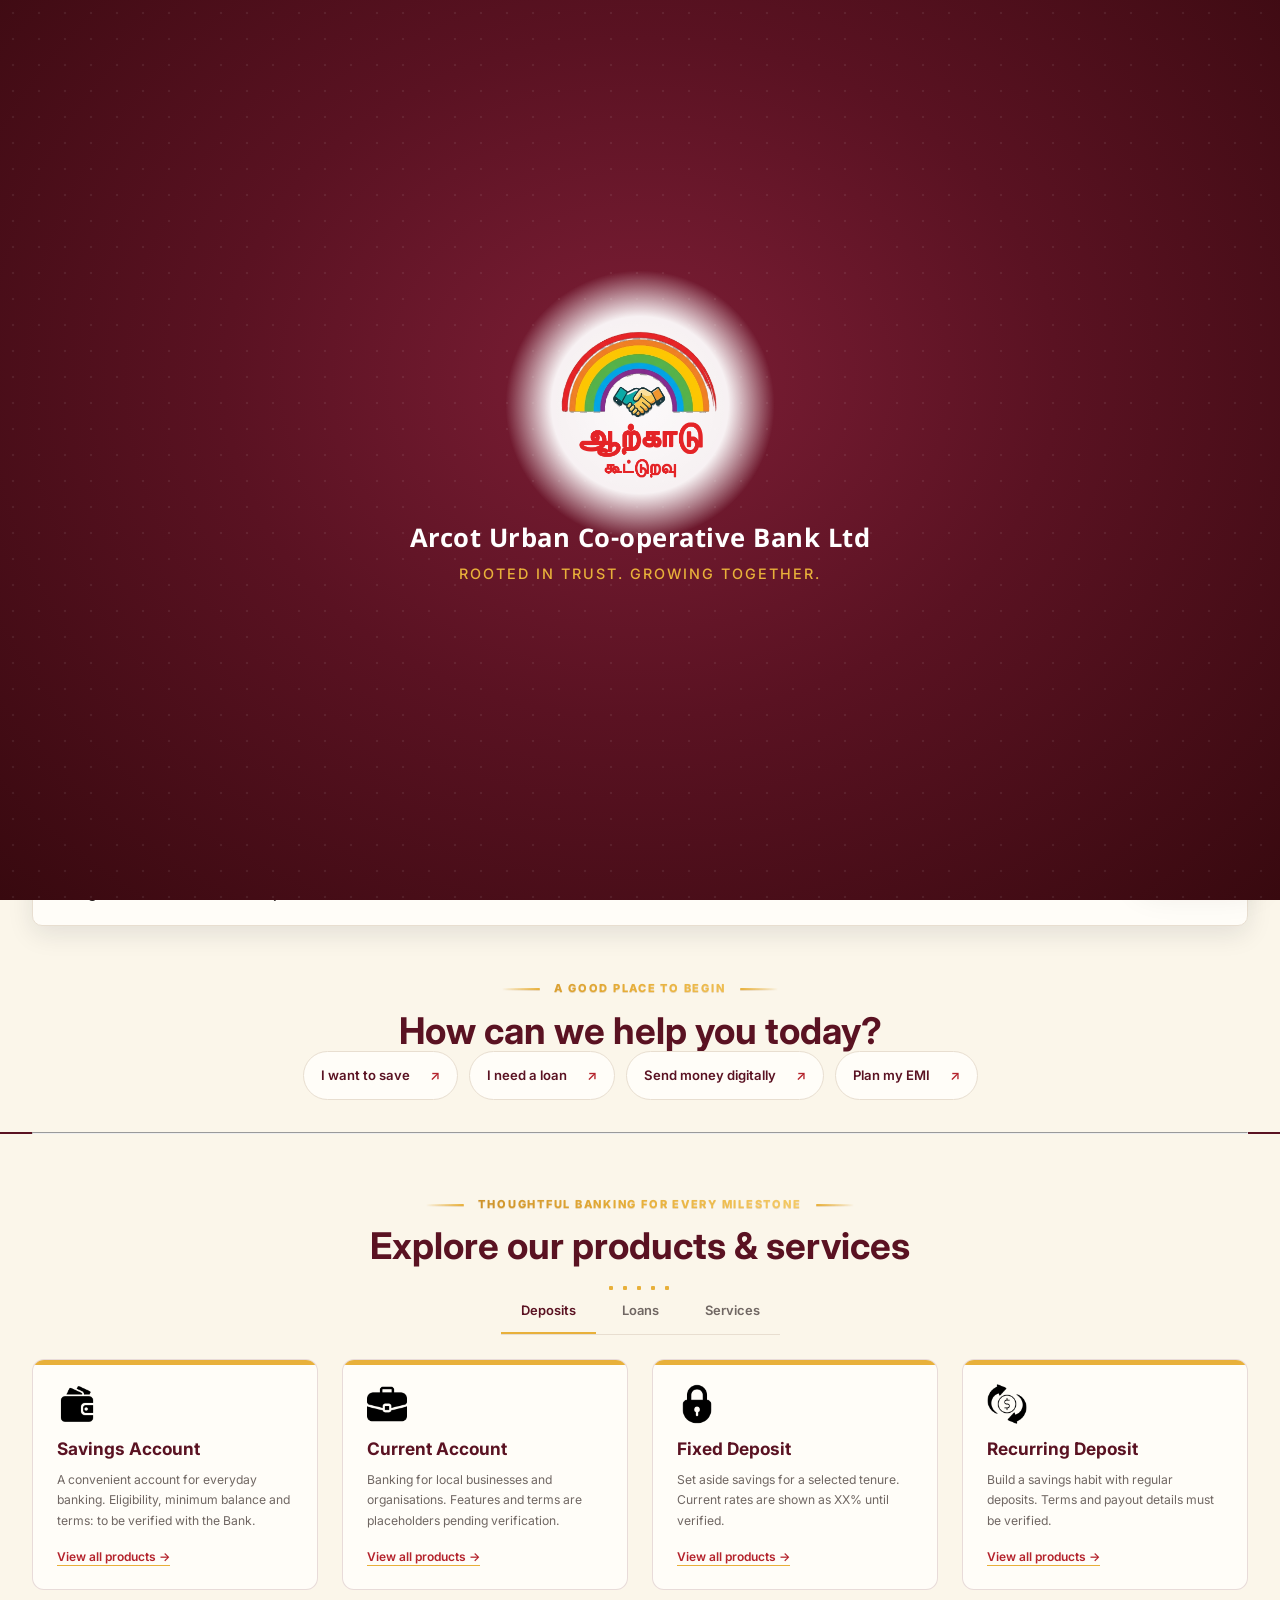
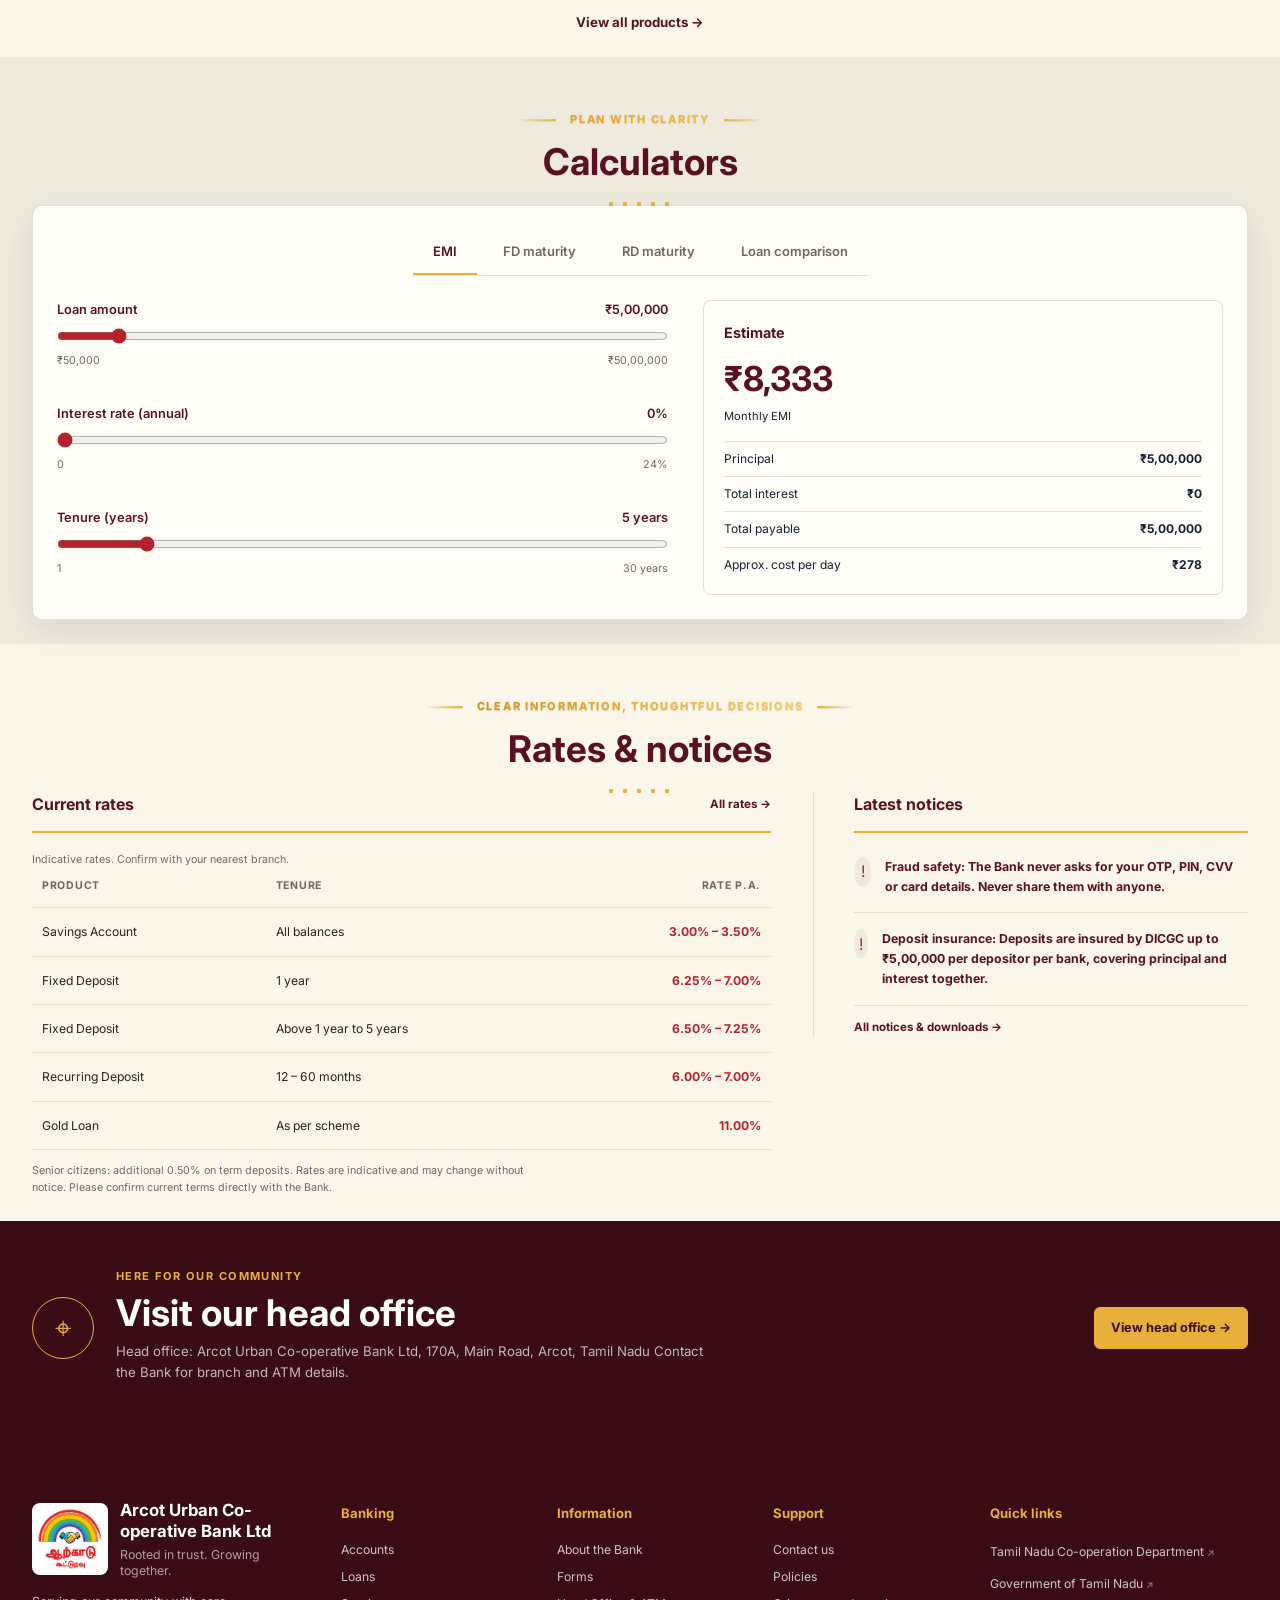
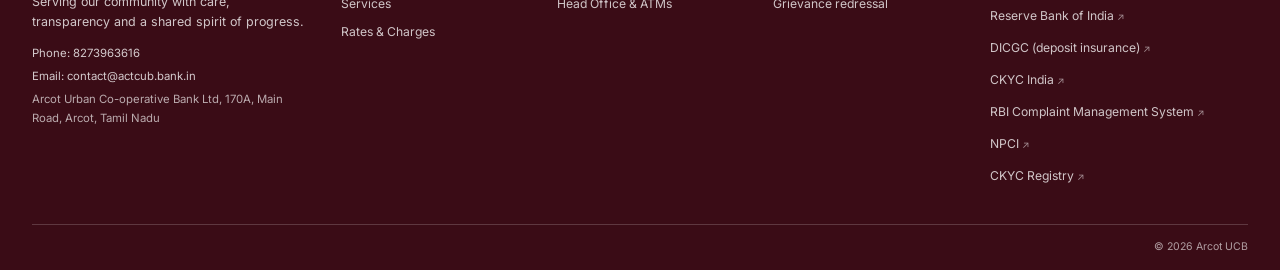
==== index.html @ 358e44d6 "Initial website upload" ====
<!doctype html>
<html lang="en">
<head>
  <script src="js/intro.js"></script>
  <meta charset="utf-8"><meta name="viewport" content="width=device-width, initial-scale=1">
  <meta name="theme-color" content="#5A1222"><meta name="description" content="Arcot Urban Co-operative Bank Ltd — a static demonstration of community banking services.">
  <title>Arcot Urban Co-operative Bank Ltd</title>
  <link rel="preconnect" href="https://fonts.googleapis.com"><link rel="preconnect" href="https://fonts.gstatic.com" crossorigin>
  <link href="https://fonts.googleapis.com/css2?family=Inter:wght@400;500;600;700&family=Noto+Sans+Tamil:wght@400;500;600;700&display=swap" rel="stylesheet">
  <link rel="stylesheet" href="css/styles.css">
  <style>.hero::before{background:url("assets/images/hero-family-clean.jpg?v=3") center/cover no-repeat!important}</style>
  <link rel="preload" as="image" href="assets/images/hero-family-clean.jpg?v=3" fetchpriority="high">
</head>
<body>
<a class="skip-link" href="#main">Skip to content</a>
<div class="scroll-progress" aria-hidden="true"><span></span></div>
<div id="shared-header-root"></div>
<div class="notice-ticker"><div class="container ticker-inner"><strong data-i18n="important">IMPORTANT</strong><div class="ticker-window"><div class="ticker-track"><span data-i18n="dicgcNotice">Deposit insurance cover is subject to applicable DICGC terms; verify details with the Bank.</span></div></div></div></div>
<main id="main">
<section class="hero"><div class="container hero-content"><div class="hero-copy"><p class="eyebrow hero-fixed-label" data-i18n="heroEyebrow">A community bank for every generation</p><div class="hero-text-slides" aria-live="polite">
<div class="hero-slide is-active" data-hero-slide="0" aria-hidden="false"><h1 data-i18n="slide1Title"></h1><p data-i18n="slide1Text"></p><div class="hero-actions"><a class="button button-light" href="accounts.html" data-i18n="exploreAccounts">Explore accounts</a><a class="button button-glass" href="about.html" data-i18n="ourStory">Our story</a></div></div>
<div class="hero-slide" data-hero-slide="1" aria-hidden="true"><h1 data-i18n="slide2Title"></h1><p data-i18n="slide2Text"></p><div class="hero-actions"><a class="button button-light" href="accounts.html" data-i18n="exploreAccounts">Explore accounts</a><a class="button button-glass" href="about.html" data-i18n="ourStory">Our story</a></div></div>
<div class="hero-slide" data-hero-slide="2" aria-hidden="true"><h1 data-i18n="slide3Title"></h1><p data-i18n="slide3Text"></p><div class="hero-actions"><a class="button button-light" href="accounts.html" data-i18n="exploreAccounts">Explore accounts</a><a class="button button-glass" href="about.html" data-i18n="ourStory">Our story</a></div></div>
</div></div><div class="hero-side"><div class="hero-card-slides" aria-live="polite">
<div class="hero-card is-active" data-hero-card="0" aria-hidden="false"><span class="rate-icon" aria-hidden="true">&#x25c8;</span><p data-i18n="slide1Rate"></p><strong>7.75<small>%</small></strong><a href="rates.html" data-i18n="viewRates">View rates →</a></div>
<div class="hero-card" data-hero-card="1" aria-hidden="true"><span class="rate-icon" aria-hidden="true">&#x25c8;</span><p data-i18n="slide2Rate"></p><strong>7.75<small>%</small></strong><a href="rates.html" data-i18n="viewRates">View rates →</a></div>
<div class="hero-card" data-hero-card="2" aria-hidden="true"><span class="rate-icon" aria-hidden="true">&#x25c8;</span><p data-i18n="slide3Rate"></p><strong>7.75<small>%</small></strong><a href="rates.html" data-i18n="viewRates">View rates →</a></div>
</div><div class="hero-dots" role="group" aria-label="Hero slides"><button type="button" class="active" data-hero-dot="0" aria-label="Show slide 1" aria-pressed="true"></button><button type="button" data-hero-dot="1" aria-label="Show slide 2" aria-pressed="false"></button><button type="button" data-hero-dot="2" aria-label="Show slide 3" aria-pressed="false"></button></div></div></div></section><section class="quick-services container" aria-label="Quick services" id="quick-services"></section>
<section class="help-section section container"><div class="section-heading"><p class="eyebrow" data-i18n="helpEyebrow">A good place to begin</p><h2 data-i18n="helpTitle">How can we help you today?</h2><span class="heading-kolam" aria-hidden="true"></span></div><div class="goal-chips"><a href="#products" data-i18n="goalSave">I want to save <span>↗</span></a><a href="loans.html" data-i18n="goalLoan">I need a loan <span>↗</span></a><a href="services.html" data-i18n="goalSend">Send money digitally <span>↗</span></a><a href="#calculators" data-i18n="goalEmi">Plan my EMI <span>↗</span></a></div></section>
<section class="trust-band">
  <div class="container">
    <hr class="trust-line">
  </div>
</section>
<section class="section container" id="products"><div class="section-heading"><p class="eyebrow" data-i18n="productsEyebrow">Thoughtful banking for every milestone</p><h2 data-i18n="productsTitle">Explore our products & services</h2><span class="heading-kolam" aria-hidden="true"></span></div><div class="tabs" role="tablist" aria-label="Product categories"><button class="active" role="tab" aria-selected="true" data-tab="deposits" data-i18n="deposits">Deposits</button><button role="tab" aria-selected="false" data-tab="loans" data-i18n="loans">Loans</button><button role="tab" aria-selected="false" data-tab="services" data-i18n="services">Services</button></div><div class="product-grid" id="product-grid"></div><div class="center-link"><a href="accounts.html" data-i18n="allProducts">View all products →</a></div></section>
<section class="calculator-section" id="calculators"><div class="container section"><div class="section-heading"><p class="eyebrow" data-i18n="calculatorEyebrow">Plan with clarity</p><h2 data-i18n="calculatorTitle">Calculators</h2><span class="heading-kolam" aria-hidden="true"></span></div><div class="calculator-shell"><div class="calc-tabs" role="tablist" aria-label="Calculators"><button class="active" role="tab" aria-selected="true" data-calc="emi" data-i18n="emi">EMI</button><button role="tab" aria-selected="false" data-calc="fd" data-i18n="fdCalc">FD maturity</button><button role="tab" aria-selected="false" data-calc="rd" data-i18n="rdCalc">RD maturity</button><button role="tab" aria-selected="false" data-calc="compare" data-i18n="loanCompare">Loan comparison</button></div><div id="calculator-content"></div></div></div></section>
<section class="section container rates-section"><div class="section-heading"><p class="eyebrow" data-i18n="ratesEyebrow">Clear information, thoughtful decisions</p><h2 data-i18n="ratesTitle">Rates & notices</h2><span class="heading-kolam" aria-hidden="true"></span></div><div class="rates-notices"><div class="rates-card"><div class="card-title"><h3 data-i18n="currentRates">Current rates</h3><a href="rates.html" data-i18n="allRates">All rates →</a></div><p class="fine-print" data-i18n="ratesCurrentNote">Indicative rates. Confirm with your nearest branch.</p><div class="table-scroll"><table><thead><tr><th data-i18n="product">Product</th><th data-i18n="tenure">Tenure</th><th data-i18n="ratePa">Rate p.a.</th></tr></thead><tbody id="rates-table"></tbody></table></div><p class="fine-print" id="rates-footnote" data-i18n="ratesFootnote">Senior citizens: additional 0.50% on term deposits. Rates are indicative and may change without notice. Please confirm current terms directly with the Bank.</p></div><div class="notices-card"><h3 data-i18n="latestNotices">Latest notices</h3><div id="notice-list"></div><a class="text-link" href="downloads.html" data-i18n="allNotices">All notices & downloads →</a></div></div></section>
<section class="branch-banner"><div class="container branch-banner-inner"><div class="branch-mark" aria-hidden="true">⌖</div><div><p class="eyebrow" data-i18n="branchEyebrow">Here for our community</p><h2 data-i18n="branchTitle">Visit our head office</h2><p data-i18n="branchText">Find our address, phone number and working hours.</p></div><a class="button button-light" href="branches.html" data-i18n="findBranch">View head office →</a></div></section>
</main>

<div class="theme-widget"><button class="theme-toggle" aria-expanded="false" aria-controls="theme-panel">◉ <span data-i18n="colourOptions">Colour options</span></button><div class="theme-panel" id="theme-panel" hidden><div class="theme-panel-head"><strong data-i18n="choosePalette">Choose a palette</strong><button class="theme-close" aria-label="Close colour options">×</button></div><div class="palette-list" id="palette-list"></div><label class="dark-toggle"><input id="dark-mode" type="checkbox"><span data-i18n="darkMode">Dark mode</span></label></div></div>
<button class="back-top" aria-label="Back to top" title="Back to top">🪔</button>
<script src="js/app.js" defer></script>
</body></html>
---- css/styles.css ----
/* Arcot UCB demonstration site — all theme colour comes from palette variables. */
:root{--navy:#5A1222;--deep:#350a15;--mid:#8c3544;--blue:#B4232C;--gold:#E8B03A;--kanchipuram-maroon:#7A1230;--bg:#FBF6EA;--tint:#f3eadb;--surface:#fffdf8;--ink:#292321;--muted:#706763;--line:#e8ded0;--white:#fff;--shadow:0 10px 34px rgba(46,24,19,.09);--radius:10px;--font-scale:1;color-scheme:light}
*{box-sizing:border-box}html{scroll-behavior:smooth;scroll-padding-top:84px;font-size:calc(16px * var(--font-scale))}body{margin:0;background:var(--bg);color:var(--ink);font-family:Inter,"Noto Sans Tamil",Arial,sans-serif;line-height:1.6}body.lang-ta{font-family:"Noto Sans Tamil",Inter,sans-serif}a{color:var(--blue);text-decoration:none}a:hover{text-decoration:underline}button,input{font:inherit}button{cursor:pointer}button:focus-visible,a:focus-visible,input:focus-visible{outline:3px solid var(--gold);outline-offset:3px}.container{width:min(1160px,calc(100% - 48px));margin-inline:auto}.sr-only{position:absolute;width:1px;height:1px;padding:0;margin:-1px;overflow:hidden;clip:rect(0,0,0,0);white-space:nowrap;border:0}.skip-link{position:fixed;z-index:999;top:-60px;left:12px;background:var(--surface);padding:10px 14px;border-radius:6px}.skip-link:focus{top:12px}.scroll-progress{position:fixed;z-index:110;top:0;left:0;width:100%;height:5px;background:transparent}.scroll-progress span{display:block;width:0;height:100%;background:var(--gold);clip-path:polygon(0 0,98% 0,100% 50%,98% 100%,0 100%)}
.utility{background:var(--deep);color:rgba(255,255,255,.9);font-size:.76rem}.utility a{color:inherit}.utility-inner,.utility-tools{display:flex;align-items:center;gap:12px}.utility-inner{justify-content:space-between;min-height:36px}.utility-tools button{background:none;color:white;border:0;padding:3px 5px}.utility-sep{opacity:.5}.brand-row{min-height:98px;display:flex;align-items:center;justify-content:space-between;gap:20px}.brand{display:flex;align-items:center;gap:12px;color:var(--navy)}.brand:hover{text-decoration:none}.brand-mark{width:50px;height:50px;border-radius:50%;border:1px solid var(--gold);display:grid;place-items:center;background:var(--surface);color:var(--navy);position:relative;font:700 1.5rem "Noto Sans Tamil",sans-serif;box-shadow:0 0 0 4px color-mix(in srgb,var(--gold) 17%,transparent)}.brand-mark i{font:normal 10px Inter;position:absolute;right:4px;top:3px;color:var(--gold);animation:lamp 2.2s ease-in-out infinite}.brand-copy{display:grid;line-height:1.3}.brand-copy strong{font-size:1.05rem;max-width:250px}.brand-copy small{color:var(--muted);font-size:.77rem;margin-top:4px}.brand-actions{display:flex;align-items:center;gap:10px}.search{display:flex;border:1px solid var(--line);border-radius:7px;background:var(--surface);overflow:hidden}.search input{width:150px;border:0;background:transparent;padding:9px 10px;font-size:.8rem;outline:none}.search button{border:0;background:transparent;padding:0 10px;color:var(--navy);font-size:1.25rem}.button{display:inline-flex;align-items:center;justify-content:center;border-radius:6px;background:var(--blue);color:white;padding:10px 16px;font-size:.8rem;font-weight:700;border:1px solid var(--blue);transition:transform .2s,background .2s}.button:hover{transform:translateY(-2px);text-decoration:none;background:var(--navy)}.button-outline{color:var(--navy);border-color:var(--navy);background:transparent}.button-outline:hover{color:white}.menu-toggle{display:none;border:0;background:transparent;color:var(--navy);font-size:1.5rem}
.main-nav{position:sticky;z-index:30;top:0;background:var(--navy);box-shadow:0 4px 12px rgba(0,0,0,.12)}.nav-inner{display:flex;align-items:center;min-height:49px}.nav-home{color:white;font-size:1.3rem;padding:6px 14px 6px 0;border-right:1px solid rgba(255,255,255,.2)}#navigation{display:flex;align-items:stretch;justify-content:space-between;flex:1}.nav-item{position:relative}.nav-link{height:49px;display:flex;align-items:center;padding:0 13px;color:rgba(255,255,255,.94);font-size:.79rem;font-weight:600}.nav-link:hover,.nav-item:focus-within>.nav-link{background:rgba(255,255,255,.1);text-decoration:none}.dropdown{display:none;position:absolute;top:100%;left:0;min-width:210px;padding:8px;background:var(--surface);border:1px solid var(--line);border-radius:0 0 8px 8px;box-shadow:var(--shadow)}.nav-item:hover .dropdown,.nav-item:focus-within .dropdown{display:grid}.dropdown a{padding:8px 10px;color:var(--ink);font-size:.8rem;border-radius:5px}.dropdown a:hover{background:var(--tint);text-decoration:none}.notice-ticker{background:var(--tint);color:var(--navy);font-size:.76rem}.ticker-inner{display:flex;align-items:center;gap:16px;min-height:39px}.ticker-inner>strong{color:var(--blue);letter-spacing:.08em;font-size:.67rem}.ticker-window{overflow:hidden;flex:1}.ticker-track{display:flex;justify-content:space-between;gap:30px;white-space:nowrap;animation:ticker 34s linear infinite}.ticker-track span{flex-shrink:0}.ticker-track:hover{animation-play-state:paused}
.hero{position:relative;overflow:hidden;min-height:420px;color:white;background:linear-gradient(116deg,var(--deep),var(--navy) 56%,var(--mid));isolation:isolate}.hero-content{position:relative;z-index:2;min-height:420px;display:grid;grid-template-columns:1.35fr .65fr;align-items:center;padding-block:55px 72px}.hero-copy{max-width:650px}.eyebrow{text-transform:uppercase;letter-spacing:.13em;font-size:.69rem;font-weight:700;color:var(--gold);margin:0 0 10px}.hero h1{font-size:clamp(2.4rem,5vw,4.1rem);line-height:1.12;letter-spacing:-.045em;margin:0 0 16px;color:#fff}.hero-copy>p:not(.eyebrow){max-width:545px;color:rgba(255,255,255,.83);font-size:1.03rem}.hero-actions{display:flex;gap:11px;margin-top:23px}.button-light{background:var(--gold);border-color:var(--gold);color:var(--deep)}.button-light:hover{background:white;border-color:white;color:var(--deep)}.button-glass{background:rgba(255,255,255,.09);border-color:rgba(255,255,255,.55);color:white}.button-glass:hover{background:rgba(255,255,255,.2)}.hero-side{justify-self:end;width:min(290px,100%)}.hero-card{background:rgba(255,255,255,.1);border:1px solid rgba(255,255,255,.26);backdrop-filter:blur(8px);padding:23px;border-radius:var(--radius);box-shadow:0 16px 45px rgba(0,0,0,.16);display:grid}.hero-card p{margin:4px 0;color:rgba(255,255,255,.83);font-size:.84rem}.hero-card strong{font-size:3rem;line-height:1.3;color:var(--gold)}.hero-card strong small{font-size:1.5rem}.hero-card>small{color:rgba(255,255,255,.7);font-size:.68rem}.hero-card>a{color:white;font-size:.78rem;margin-top:14px}.rate-icon{color:var(--gold);font-size:1.4rem}.hero-dots{display:flex;justify-content:center;gap:8px;margin-top:15px}.hero-dots button{width:8px;height:8px;border-radius:10px;border:1px solid white;padding:0;background:transparent}.hero-dots button.active{width:23px;background:var(--gold);border-color:var(--gold)}.hero-decor{position:absolute;inset:0;overflow:hidden;pointer-events:none;z-index:0}.kolam{position:absolute;width:390px;height:390px;right:9%;top:8%;opacity:.16;border:1px solid var(--gold);border-radius:50%;background:repeating-radial-gradient(circle,transparent 0 15px,var(--gold) 16px 17px,transparent 18px 30px);mask-image:radial-gradient(circle,black 40%,transparent 70%);animation:kolam-turn 90s linear infinite}.thoranam{position:absolute;left:0;right:0;top:0;height:48px;opacity:.72;border-bottom:1px solid var(--gold);background:radial-gradient(ellipse at top,var(--gold) 0 2px,transparent 3px) 0 0/32px 22px repeat-x,radial-gradient(ellipse at center,var(--gold) 0 2px,transparent 3px) 16px 6px/32px 24px repeat-x;transform-origin:top;animation:sway 6s ease-in-out infinite alternate}.gopuram{position:absolute;bottom:14px;left:50%;width:170px;height:105px;opacity:.15;transform:translateX(-50%);background:linear-gradient(to top,var(--gold) 0 23%,transparent 23%),repeating-linear-gradient(to top,transparent 0 13px,var(--gold) 14px 16px);clip-path:polygon(0 100%,8% 64%,20% 64%,27% 36%,39% 36%,47% 0,53% 0,61% 36%,73% 36%,80% 64%,92% 64%,100% 100%)}.petals{position:absolute;inset:0;background-image:radial-gradient(ellipse,var(--gold) 0 2px,transparent 3px),radial-gradient(ellipse,var(--gold) 0 2px,transparent 3px);background-size:190px 180px,270px 240px;background-position:20% -10%,75% -25%;opacity:.45;animation:petalfall 17s linear infinite}.kolam-border{position:absolute;z-index:3;bottom:0;height:20px;left:0;right:0;background:radial-gradient(circle at 10px 10px,transparent 6px,var(--gold) 6px 7px,transparent 8px) 0 0/28px 20px repeat-x,linear-gradient(var(--gold),var(--gold)) center/100% 1px no-repeat;opacity:.85}
.quick-services{position:relative;z-index:4;display:grid;grid-template-columns:repeat(8,1fr);background:var(--surface);border:1px solid var(--line);box-shadow:var(--shadow);border-radius:var(--radius);margin-top:-26px;padding:16px 8px}.quick-item{display:grid;justify-items:center;align-content:center;gap:7px;padding:7px 3px;color:var(--ink);text-align:center;font-size:.7rem;font-weight:600;line-height:1.3}.quick-item:hover{text-decoration:none;color:var(--blue)}.quick-icon{width:42px;height:42px;display:grid;place-items:center;background:var(--tint);color:var(--navy);border-radius:50%;font-size:1.25rem;transition:transform .2s}.quick-item:hover .quick-icon{transform:translateY(-3px);background:var(--gold)}.section{padding-block:75px}.section-heading{text-align:center;margin-bottom:27px}.section-heading .eyebrow{color:var(--blue)}h2{color:var(--navy);font-size:clamp(1.65rem,3vw,2.3rem);line-height:1.25;margin:0}.section-heading>p:not(.eyebrow){color:var(--muted);font-size:.83rem}.heading-kolam{display:block;width:73px;height:8px;margin:15px auto 0;background:radial-gradient(circle,var(--gold) 0 2px,transparent 2.5px) 0 0/14px 8px repeat-x}.goal-chips{display:flex;justify-content:center;flex-wrap:wrap;gap:11px}.goal-chips a{display:flex;gap:20px;align-items:center;background:var(--surface);border:1px solid var(--line);border-radius:50px;padding:13px 17px;color:var(--navy);font-size:.82rem;font-weight:600;transition:all .2s}.goal-chips a span{color:var(--blue)}.goal-chips a:hover{background:var(--navy);color:white;border-color:var(--navy);transform:translateY(-2px);text-decoration:none}.trust-band{background:var(--navy);color:white}.trust-grid{display:grid;grid-template-columns:repeat(4,1fr);padding-block:24px}.trust-item{display:flex;align-items:center;gap:13px;padding:5px 18px;border-right:1px solid rgba(255,255,255,.19)}.trust-item:last-child{border:0}.trust-icon{font-size:1.45rem;color:var(--gold)}.trust-item strong{display:block;font-size:.91rem}.trust-item small{display:block;color:rgba(255,255,255,.7);font-size:.68rem}.tabs,.calc-tabs{display:flex;justify-content:center;gap:6px;margin:0 auto 24px;border-bottom:1px solid var(--line);width:max-content;max-width:100%}.tabs button,.calc-tabs button{border:0;background:transparent;color:var(--muted);padding:11px 20px;font-weight:600;font-size:.81rem;border-bottom:2px solid transparent}.tabs button.active,.calc-tabs button.active{color:var(--navy);border-color:var(--gold)}.product-grid{display:grid;grid-template-columns:repeat(4,1fr);gap:15px;min-height:185px}.product-card{background:var(--surface);border:1px solid var(--line);border-radius:var(--radius);padding:19px;transition:transform .2s,box-shadow .2s}.product-card:hover{transform:translateY(-4px);box-shadow:var(--shadow)}.product-card .quick-icon{margin-bottom:14px}.product-card h3{font-size:.91rem;color:var(--navy);margin:0 0 6px}.product-card p{font-size:.76rem;color:var(--muted);margin:0 0 12px}.product-card a{font-size:.75rem;font-weight:700}.center-link{text-align:center;margin-top:22px;font-size:.83rem;font-weight:700}.calculator-section{background:var(--tint)}.calculator-shell{background:var(--surface);border:1px solid var(--line);border-radius:var(--radius);padding:24px;box-shadow:var(--shadow)}.calc-tabs{margin-bottom:24px}.calc-content{display:grid;grid-template-columns:1fr .85fr;gap:35px}.calc-controls{display:grid;gap:17px}.range-control label{display:flex;justify-content:space-between;font-size:.8rem;font-weight:600;color:var(--navy)}.range-control output{color:var(--blue)}input[type=range]{width:100%;accent-color:var(--blue);margin:8px 0}.range-limits{display:flex;justify-content:space-between;color:var(--muted);font-size:.67rem}.calc-result{background:var(--tint);border-radius:8px;padding:20px}.calc-result h3{margin:0 0 13px;font-size:.9rem;color:var(--navy)}.result-main{font-size:2.15rem;font-weight:700;color:var(--blue);line-height:1.3}.result-label{font-size:.7rem;color:var(--muted)}.result-rows{display:grid;gap:8px;margin-top:14px}.result-row{display:flex;justify-content:space-between;font-size:.75rem;border-top:1px solid var(--line);padding-top:7px}.calc-note{font-size:.68rem;color:var(--muted);margin:14px 0 0}.rates-notices{display:grid;grid-template-columns:1.25fr .75fr;gap:17px}.rates-card,.notices-card{background:var(--surface);border:1px solid var(--line);border-radius:var(--radius);padding:22px}.card-title{display:flex;align-items:center;justify-content:space-between}.card-title h3,.notices-card h3{font-size:1rem;color:var(--navy);margin:0 0 14px}.card-title a,.notices-card>a{font-size:.72rem;font-weight:700}.table-scroll{overflow-x:auto}table{width:100%;border-collapse:collapse;text-align:left;font-size:.76rem}th{color:var(--muted);font-size:.66rem;text-transform:uppercase;letter-spacing:.07em}td,th{padding:10px 8px;border-bottom:1px solid var(--line)}td:last-child{font-weight:700;color:var(--blue)}.fine-print{font-size:.67rem;color:var(--muted);margin:12px 0 0}.notice-row{display:grid;grid-template-columns:34px 1fr;gap:10px;padding:12px 0;border-bottom:1px solid var(--line)}.notice-icon{width:30px;height:30px;border-radius:50%;background:var(--tint);display:grid;place-items:center;color:var(--blue)}.notice-row strong{display:block;font-size:.77rem;color:var(--navy)}.notice-row small{font-size:.66rem;color:var(--muted)}.notices-card>a{display:inline-block;margin-top:12px}.branch-banner{background:linear-gradient(108deg,var(--deep),var(--navy) 70%,var(--mid));color:white}.branch-banner-inner{min-height:215px;display:flex;align-items:center;gap:22px;padding-block:36px}.branch-mark{width:62px;height:62px;display:grid;place-items:center;border:1px solid var(--gold);border-radius:50%;font-size:1.8rem;color:var(--gold);flex:none}.branch-banner h2{color:white}.branch-banner .eyebrow{margin-bottom:4px}.branch-banner p:not(.eyebrow){color:rgba(255,255,255,.7);margin:5px 0;font-size:.83rem}.branch-banner .button{margin-left:auto;flex:none}
.site-footer{position:relative;background:var(--deep);color:rgba(255,255,255,.77);padding-top:32px}.footer-grid{display:grid;grid-template-columns:1.6fr 1fr 1fr 1fr;gap:40px;padding-block:32px}.brand-inverse{color:white}.brand-inverse .brand-mark{background:rgba(255,255,255,.08);color:white}.brand-inverse .brand-copy small{color:rgba(255,255,255,.6)}.footer-brand>p{font-size:.78rem;max-width:280px}.footer-contact{display:grid;gap:5px;font-size:.71rem;color:rgba(255,255,255,.65)}.footer-grid h3{color:var(--gold);font-size:.82rem;margin:3px 0 12px}.footer-grid>div:not(:first-child){display:flex;flex-direction:column;align-items:flex-start}.footer-grid>div>a:not(.brand){color:rgba(255,255,255,.76);font-size:.76rem;margin:4px 0}.footer-grid a:hover{color:white}.footer-safety{font-size:.7rem;line-height:1.5;padding:10px;border:1px solid rgba(255,255,255,.22);border-radius:6px}.footer-bottom{border-top:1px solid rgba(255,255,255,.18);padding-block:14px;display:flex;justify-content:space-between;gap:25px;font-size:.66rem;color:rgba(255,255,255,.6)}.footer-bottom p{margin:0;max-width:780px}
.theme-widget{position:fixed;z-index:50;right:18px;bottom:18px}.theme-toggle{display:flex;align-items:center;gap:7px;border:0;border-radius:30px;padding:11px 15px;background:var(--navy);color:white;box-shadow:var(--shadow);font-size:.75rem;font-weight:600}.theme-panel{position:absolute;right:0;bottom:55px;width:270px;background:var(--surface);border:1px solid var(--line);border-radius:var(--radius);padding:16px;box-shadow:var(--shadow);color:var(--ink)}.theme-panel-head{display:flex;justify-content:space-between;align-items:center;margin-bottom:12px;font-size:.82rem}.theme-close{border:0;background:transparent;color:var(--muted);font-size:1.2rem}.palette-list{display:grid;grid-template-columns:repeat(4,1fr);gap:8px}.palette-swatch{width:100%;aspect-ratio:1;border:2px solid transparent;border-radius:8px;padding:0;overflow:hidden;background:var(--swatch);position:relative}.palette-swatch::after{content:"";position:absolute;width:100%;height:38%;bottom:0;left:0;background:var(--accent)}.palette-swatch[aria-pressed=true]{outline:2px solid var(--blue);outline-offset:2px}.dark-toggle{display:flex;align-items:center;gap:8px;font-size:.77rem;padding-top:15px;margin-top:13px;border-top:1px solid var(--line)}.back-top{position:fixed;z-index:40;left:18px;bottom:18px;width:43px;height:43px;border-radius:50%;border:1px solid var(--gold);background:var(--navy);color:white;box-shadow:var(--shadow);font-size:1.1rem;opacity:0;pointer-events:none;transform:translateY(8px);transition:.2s}.back-top.visible{opacity:1;pointer-events:auto;transform:none}

/* Shared inner page template */
.page-hero{background:linear-gradient(115deg,var(--deep),var(--navy),var(--mid));color:white;padding:62px 0 58px;position:relative;overflow:hidden}.page-hero h1{font-size:clamp(2rem,4vw,3rem);line-height:1.2;color:white;margin:0}.page-hero p:not(.eyebrow){color:rgba(255,255,255,.76);max-width:660px}.breadcrumbs{font-size:.72rem;color:rgba(255,255,255,.65);margin-bottom:16px}.breadcrumbs a{color:var(--gold)}.page-content{padding-block:46px 76px;min-height:350px}.content-intro{max-width:790px;margin-bottom:28px}.content-intro h2{margin-bottom:12px}.content-intro p{color:var(--muted);font-size:.9rem}.inner-grid{display:grid;grid-template-columns:repeat(3,1fr);gap:15px}.info-card{background:var(--surface);border:1px solid var(--line);border-radius:var(--radius);padding:20px;transition:transform .2s,box-shadow .2s}.info-card:hover{transform:translateY(-3px);box-shadow:var(--shadow)}.info-card .quick-icon{margin-bottom:12px}.info-card h3{margin:0 0 7px;color:var(--navy);font-size:.96rem}.info-card p{font-size:.79rem;color:var(--muted);margin:0 0 14px}.info-card a{font-size:.76rem;font-weight:700}.placeholder-box{background:var(--tint);border-left:3px solid var(--gold);padding:16px;border-radius:4px;font-size:.79rem;color:var(--ink);margin-block:20px}.detail-block{margin:28px 0}.detail-block h2{font-size:1.35rem;margin-bottom:11px}.detail-block p{color:var(--muted);font-size:.88rem}.data-table{width:100%;background:var(--surface);border:1px solid var(--line);border-radius:8px;overflow:hidden}.data-table td:last-child{font-weight:400;color:var(--ink)}.data-table .placeholder-value{font-weight:700;color:var(--blue)}.download-row{display:flex;justify-content:space-between;align-items:center;padding:13px 3px;border-bottom:1px solid var(--line);font-size:.82rem}.download-row a{font-weight:700}.contact-cards{display:grid;grid-template-columns:repeat(3,1fr);gap:15px}
@keyframes ticker{0%{transform:translateX(25%)}100%{transform:translateX(-35%)}}@keyframes kolam-turn{to{transform:rotate(360deg)}}@keyframes sway{from{transform:rotate(-1deg)}to{transform:rotate(1deg)}}@keyframes petalfall{to{background-position:32% 110%,69% 120%}}@keyframes lamp{0%,100%{opacity:.6;transform:scale(.85)}50%{opacity:1;transform:scale(1.15)}}
@media(prefers-reduced-motion:reduce){*,*::before,*::after{scroll-behavior:auto!important;animation-duration:.01ms!important;animation-iteration-count:1!important;transition-duration:.01ms!important}}
@media(max-width:900px){.container{width:min(100% - 36px,760px)}.brand-actions .search{display:none}.nav-link{padding-inline:8px;font-size:.72rem}.quick-services{grid-template-columns:repeat(4,1fr);row-gap:8px}.product-grid{grid-template-columns:repeat(2,1fr)}.trust-item{padding-inline:10px}.footer-grid{gap:24px}.hero-content{grid-template-columns:1.1fr .7fr}.hero h1{font-size:3.1rem}}
@media(max-width:640px){html{scroll-padding-top:60px}.container{width:calc(100% - 32px)}.utility-inner{min-height:38px}.utility-inner>div:first-child{display:grid;gap:0;font-size:.68rem}.utility-sep{display:none}.utility-tools{gap:5px}.brand-row{min-height:76px}.brand-mark{width:42px;height:42px}.brand-copy strong{font-size:.81rem;max-width:195px}.brand-copy small{font-size:.66rem}.brand-actions{display:none}.menu-toggle{display:block}.main-nav{display:none}.main-nav.open{display:block}.nav-inner{display:block;padding-block:5px 12px}.nav-home{display:none}#navigation{display:grid;grid-template-columns:1fr 1fr}.nav-item{border-bottom:1px solid rgba(255,255,255,.1)}.nav-link{height:auto;min-height:42px;padding:9px;font-size:.77rem}.dropdown{position:static;box-shadow:none;border:0;border-radius:0;background:rgba(255,255,255,.08);padding:2px 8px 8px}.dropdown a{color:white;font-size:.72rem;padding:6px}.ticker-inner{gap:8px}.ticker-inner>strong{font-size:.6rem}.ticker-track{animation-duration:25s}.hero{min-height:560px}.hero-content{min-height:560px;display:flex;flex-direction:column;align-items:flex-start;justify-content:center;padding-block:48px 66px}.hero h1{font-size:2.65rem}.hero-copy>p:not(.eyebrow){font-size:.9rem}.hero-side{width:100%;display:flex;align-items:center;gap:12px;margin-top:25px}.hero-card{width:100%;padding:14px 17px;grid-template-columns:30px 1fr auto;align-items:center;gap:0 9px}.hero-card .rate-icon{grid-row:1/4}.hero-card p{font-size:.73rem;margin:0}.hero-card strong{grid-column:3;grid-row:1/3;font-size:2rem}.hero-card strong small{font-size:1rem}.hero-card>small{grid-column:2;grid-row:2;font-size:.59rem}.hero-card>a{grid-column:2;grid-row:3;margin-top:4px;font-size:.68rem}.hero-dots{flex-direction:column;margin:0}.kolam{width:280px;height:280px;right:-100px;top:25%}.quick-services{width:calc(100% - 24px);grid-template-columns:repeat(4,1fr);padding:12px 4px;margin-top:-22px}.quick-item{font-size:.64rem}.quick-icon{width:37px;height:37px}.section{padding-block:52px}.goal-chips{display:grid;grid-template-columns:1fr 1fr}.goal-chips a{font-size:.7rem;padding:11px 12px;gap:7px;justify-content:space-between}.trust-grid{grid-template-columns:1fr 1fr;padding-block:12px}.trust-item{padding:12px 7px;border-right:0;border-bottom:1px solid rgba(255,255,255,.15)}.trust-item:nth-child(odd){border-right:1px solid rgba(255,255,255,.15)}.trust-item:nth-last-child(-n+2){border-bottom:0}.trust-icon{font-size:1.15rem}.trust-item strong{font-size:.77rem}.trust-item small{font-size:.62rem}.tabs{width:100%;justify-content:space-around}.tabs button{padding:10px 12px;font-size:.76rem}.product-grid{gap:10px}.product-card{padding:15px}.product-card p{font-size:.71rem}.calculator-shell{padding:15px}.calc-tabs{width:100%;overflow-x:auto;justify-content:flex-start}.calc-tabs button{white-space:nowrap;padding:10px 12px;font-size:.72rem}.calc-content{grid-template-columns:1fr;gap:20px}.result-main{font-size:1.9rem}.rates-notices{grid-template-columns:1fr}.branch-banner-inner{min-height:0;flex-wrap:wrap;padding-block:28px}.branch-mark{width:47px;height:47px}.branch-banner-inner>div:nth-child(2){flex:1;min-width:190px}.branch-banner h2{font-size:1.45rem}.branch-banner .button{margin:0 0 0 69px}.footer-grid{grid-template-columns:1fr 1fr;gap:25px 16px;padding-block:25px}.footer-brand{grid-column:1/-1}.footer-brand>p{max-width:400px}.footer-bottom{display:grid;gap:8px}.theme-widget{right:10px;bottom:10px}.theme-toggle{padding:10px 12px;font-size:.69rem}.back-top{left:10px;bottom:10px;width:39px;height:39px}.page-hero{padding:43px 0}.page-content{padding-block:34px 55px}.inner-grid,.contact-cards{grid-template-columns:1fr 1fr}.page-hero p:not(.eyebrow){font-size:.84rem}}
@media(max-width:380px){.utility-inner>div:first-child{font-size:.61rem}.utility-tools{font-size:.68rem}.brand-copy strong{max-width:160px;font-size:.75rem}.hero h1{font-size:2.3rem}.inner-grid,.contact-cards{grid-template-columns:1fr}.goal-chips a{font-size:.64rem}}
/* Dark theme overrides every palette while retaining its identity accent. */
html[data-theme=dark]{color-scheme:dark;--bg:#171519;--tint:#242126;--surface:#211f24;--ink:#f1ece8;--muted:#b9b0ae;--line:#39343a;--shadow:0 10px 34px rgba(0,0,0,.25)}html[data-theme=dark] .brand-mark{background:var(--surface)}html[data-theme=dark] .product-card,html[data-theme=dark] .rates-card,html[data-theme=dark] .notices-card,html[data-theme=dark] .quick-services,html[data-theme=dark] .calculator-shell,html[data-theme=dark] .info-card{background:var(--surface)}html[data-theme=dark] .dropdown a{color:var(--ink)}html[data-theme=dark] .dropdown a:hover{background:var(--tint)}html[data-theme=dark] .brand{color:var(--ink)}html[data-theme=dark] .page-hero+.page-content{background:var(--bg)}
/* Cards reveal gently as they enter view. */
.reveal{opacity:0;transform:translateY(12px);transition:opacity .45s ease,transform .45s ease}.reveal.in-view{opacity:1;transform:none}


















/* Home-page readability and compact accessible navigation controls. */
html{color-scheme:light;font-size:100%}
html[data-theme=dark]{color-scheme:dark}
body{color:#172033}
header.brand-row{width:min(1560px,calc(100% - 2*clamp(16px,3vw,32px)));max-width:1560px;margin-inline:auto;padding-inline:0;background:#FFFFFF}
header.brand-row .brand-mark,html[data-theme=dark] header.brand-row .brand-mark{background:#FFFFFF;color:var(--navy)}
.brand,.brand-copy strong{color:var(--navy)}.brand-copy strong{font-weight:700}.brand-copy small{color:#667085}
.search{background:#FFFFFF;border:1px solid #D0D5DD}.search input{color:#172033}.search input::placeholder{color:#667085;opacity:1}.search button{color:var(--navy)}
.notice-ticker{background:#FCEBD2;color:#3C0B17}.ticker-inner>strong{color:var(--blue);font-weight:700}
.quick-services{background:#FFFFFF;border:1px solid #E4E8EE;box-shadow:0 8px 26px rgba(23,32,51,.1)}.quick-icon{background:#FCEBD2;color:var(--navy)}.quick-item{font-size:.875rem;font-weight:600;color:#172033}
.quick-item:hover{color:var(--navy)}.product-card a,.info-card a,.center-link a,.text-link{color:var(--navy)}
.section-heading h2,.section h2,.rates-notices h3,.product-card h3,.info-card h3{color:var(--navy)}.section-heading>p:not(.eyebrow),.product-card p,.info-card p,.fine-print{color:#667085}
.product-card,.info-card,.rates-card,.notices-card,.calculator-shell,.calc-result{background:#FFFFFF;border:1px solid #E4E8EE;color:#172033}.calc-result{background:#FFFFFF}.range-control label,.result-row,.result-label{color:#172033}.range-control output,.result-main,.product-card a,.info-card a,.card-title a,.notices-card>a{color:var(--navy)}.range-limits,.calc-note{color:#667085}.tabs button.active,.calc-tabs button.active{color:var(--navy);border-color:#E8B03A}
.button-outline{color:var(--navy);border-color:var(--navy);background:#FFFFFF}.hero .button-glass{color:#FFFFFF;border-color:#FFFFFF;background:transparent}.hero .button-glass:hover{color:#172033;background:#FFFFFF}.hero .button-light{color:#172033}
.hero,.branch-banner{background:linear-gradient(116deg,var(--deep),var(--navy) 56%,var(--mid))}
.main-nav{background:var(--navy)}.nav-inner{gap:8px}.nav-home{flex:none;color:#FFFFFF}#navigation{flex:1;min-width:0;display:flex;align-items:stretch;justify-content:space-between;overflow:visible}.nav-item{flex:none}.nav-item[hidden]{display:none!important}.nav-link{white-space:nowrap;font-size:14px;padding:0 12px}.dropdown{z-index:5}.nav-controls{display:flex;flex:none;align-items:center;gap:7px;margin-left:auto;color:#FFFFFF}.language-control,.font-control{height:32px;display:flex;align-items:stretch;border:1px solid rgba(255,255,255,.35);border-radius:8px;overflow:hidden}.language-control button,.font-control button{min-width:32px;height:30px;padding:0 8px;border:0;border-right:1px solid rgba(255,255,255,.25);background:transparent;color:#FFFFFF;font-size:13px;font-weight:700;white-space:nowrap}.language-control button:last-child,.font-control button:last-child{border-right:0}.language-control button[aria-pressed=true]{background:#E8B03A;color:#172033}.font-control button[aria-pressed=true]{background:rgba(255,255,255,.16)}.font-control button:disabled{opacity:.48}.language-control button:focus-visible,.font-control button:focus-visible{outline:2px solid #E8B03A;outline-offset:-3px}
.more-item{position:relative}.more-button{border:0;background:transparent;color:#FFFFFF}.more-item.open .dropdown,.more-item:focus-within .dropdown{display:grid}
.utility-inner{justify-content:flex-start}.utility{color:#FFFFFF}.utility a{color:#FFFFFF}
html[data-theme=dark] .brand-row,html[data-theme=dark] .search,html[data-theme=dark] .quick-services,html[data-theme=dark] .product-card,html[data-theme=dark] .info-card,html[data-theme=dark] .rates-card,html[data-theme=dark] .notices-card,html[data-theme=dark] .calculator-shell,html[data-theme=dark] .calc-result{background:#FFFFFF;color:#172033}
html[data-theme=dark] .brand-copy small,html[data-theme=dark] .section-heading>p:not(.eyebrow),html[data-theme=dark] .product-card p,html[data-theme=dark] .info-card p,html[data-theme=dark] .fine-print,html[data-theme=dark] .calc-note{color:#667085}
@media(max-width:1200px) and (min-width:641px){.container{width:calc(100% - 36px)}.nav-inner{gap:4px}.nav-link{padding-inline:8px}.nav-controls{gap:4px}.language-control button,.font-control button{padding-inline:6px}}
@media(max-width:640px){header.brand-row{width:100%;padding-inline:16px}.main-nav.open .nav-inner{display:flex;flex-direction:column;align-items:stretch;gap:8px}.main-nav.open .nav-controls{order:-1;align-self:flex-end;margin:4px 0 6px}.main-nav.open #navigation{width:100%;display:grid;grid-template-columns:1fr 1fr;overflow:visible}.nav-link{font-size:14px;padding:9px 10px;white-space:nowrap}.more-item{display:none!important}.nav-controls{gap:6px}.language-control button,.font-control button{min-width:32px}}
/* Keep nav and text-size controls aligned with the scalable root type. */
.nav-link{font-size:.875rem;padding:14px 12px}.language-control button,.font-control button{font-size:.8125rem}.section-heading .eyebrow{color:var(--navy)}
@media(max-width:1200px) and (min-width:641px){.nav-link{padding-inline:8px}}
@media(max-width:640px){.nav-link{padding:9px 10px}}
.brand-inverse .brand-copy strong{color:#FFFFFF}
.sample-data-badge{display:inline-flex;align-items:center;border:1px solid currentColor;border-radius:99px;padding:4px 10px;margin-top:10px;background:#FFF7E8;color:var(--navy);font-size:.75rem;font-weight:700}
.data-section{padding:18px 0}.data-section>h2,.detail-block>h2{margin:0 0 14px;color:var(--navy);font-size:1.35rem}.value-chips{display:flex;flex-wrap:wrap;gap:10px}.value-chip{display:inline-flex;align-items:center;gap:8px;border:1px solid var(--line);border-radius:999px;background:var(--surface);padding:9px 13px;color:var(--ink);font-weight:600}.value-chip b{color:var(--navy)}
.principles-list{counter-reset:principle;list-style:none;padding:0;display:grid;gap:10px}.principles-list li{counter-increment:principle;display:grid;grid-template-columns:38px 1fr;align-items:start;gap:12px;background:var(--surface);border:1px solid var(--line);border-radius:8px;padding:13px}.principles-list li::before{content:counter(principle);display:grid;place-items:center;width:32px;height:32px;border-radius:50%;background:var(--tint);color:var(--navy);font-weight:700}.principles-list p{grid-column:2;margin:0;color:var(--muted)}
.history-timeline{position:relative;list-style:none;margin:0;padding:4px 0 4px 25px;border-left:2px solid var(--gold)}.history-timeline li{position:relative;padding:0 0 22px 15px}.history-timeline li:last-child{padding-bottom:0}.history-timeline li::before{display:block!important;content:""!important;position:absolute;left:-32px;top:4px;width:12px;height:12px;border:3px solid var(--gold);border-radius:50%;background:var(--surface)}.timeline-date{display:block;color:var(--blue);font-weight:700;font-size:.8rem}.history-timeline strong{color:var(--navy)}.history-timeline p{margin:4px 0;color:var(--muted)}
.calculator-layout{display:grid;grid-template-columns:minmax(0,1.5fr) minmax(250px,.75fr);align-items:start;gap:18px}.calculator-guide{padding:20px}.calculator-guide h2{font-size:1.1rem;margin:0 0 12px}.calculator-guide li{margin:8px 0;color:var(--ink)}
.download-tabs{display:flex;flex-wrap:wrap;gap:7px;margin-bottom:18px}.download-tab{border:1px solid var(--line);border-radius:7px;background:var(--surface);padding:9px 14px;color:var(--navy);font-weight:600}.download-tab.active{background:var(--navy);color:white}.download-button{min-width:130px}.download-button:disabled{background:#667085;border-color:#667085;color:white;opacity:1;cursor:not-allowed}.download-list [hidden]{display:none!important}
.contact-cards .info-card h3{color:var(--navy)}.grievance-stepper{list-style:none;padding:0;display:grid;gap:14px;counter-reset:steps}.grievance-stepper li{display:grid;grid-template-columns:40px 1fr;gap:12px;align-items:start}.grievance-stepper li>b{width:36px;height:36px;border-radius:50%;display:grid;place-items:center;background:var(--navy);color:white}.grievance-stepper p{margin:3px 0;color:var(--muted)}.demo-contact-form{display:grid;grid-template-columns:1fr 1fr;gap:13px}.demo-contact-form label{display:grid;gap:5px;color:var(--ink);font-weight:600}.demo-contact-form input,.demo-contact-form textarea{width:100%;border:1px solid var(--line);border-radius:6px;background:var(--surface);color:var(--ink);padding:10px}.demo-contact-form textarea{min-height:100px;resize:vertical}.demo-contact-form .button{justify-self:start}.safety-note{border-left-color:var(--blue);background:#FFF7E8}
@media(max-width:760px){.calculator-layout{grid-template-columns:1fr}.demo-contact-form{grid-template-columns:1fr}.calculator-guide{order:2}}
.value-chip:not(:has(b))::before{content:"◈";color:var(--navy);font-weight:700}
.why-choose-strip{margin-block:18px 34px;padding:22px;background:#FFFFFF;border:1px solid #E4E8EE;border-radius:12px;box-shadow:0 5px 18px rgba(23,32,51,.07);color:#172033}.why-choose-strip h2{margin:0 0 16px;color:var(--navy);font-size:1.2rem}.why-stats{display:grid;grid-template-columns:repeat(auto-fit,minmax(140px,1fr));gap:12px}.why-stat{display:grid;gap:4px;padding:13px;border-left:3px solid #E8B03A;background:#FFF9EF;border-radius:6px}.why-stat strong{color:var(--navy);font-size:1.35rem}.why-stat span{color:#172033;font-size:.9rem;font-weight:600}
.container{width:100%;max-width:1600px;margin-inline:auto;padding-inline:clamp(16px,3vw,48px)}
.brand-row{position:relative;isolation:isolate;gap:clamp(10px,1.2vw,20px);min-height:98px}.brand-row::before{content:"";position:absolute;z-index:-1;inset:0;background:#FFFFFF;box-shadow:0 0 0 100vmax #FFFFFF;clip-path:inset(0 -100vmax)}.brand{flex:none}.brand-actions{flex:1;justify-content:flex-end;gap:8px;min-width:0}.nav-controls{gap:8px;margin-left:0;color:var(--navy)}.language-control,.font-control{height:42px;border:1px solid var(--navy);border-radius:7px;background:#FFFFFF}.language-control button,.font-control button{height:40px;min-width:37px;padding:0 9px;border-right:1px solid rgba(90,18,34,.25);color:var(--navy);background:#FFFFFF;font-size:.8125rem}.language-control button[aria-pressed=true]{background:var(--navy);color:#FFFFFF}.font-control button[aria-pressed=true]{background:#FCEBD2;color:var(--navy)}.language-control button:hover,.font-control button:hover{background:#FCEBD2;color:var(--navy)}.language-control button.active:hover{background:var(--navy);color:#FFFFFF}.language-control button:focus-visible,.font-control button:focus-visible{outline:3px solid #E8B03A;outline-offset:1px}.button,.button-outline{min-height:40px;white-space:nowrap}.page-hero{height:auto;min-height:0;padding-block:clamp(28px,4vw,52px);padding-inline:0}.page-hero p:not(.eyebrow),p{max-width:75ch}.inner-grid,.contact-cards,.product-grid{grid-template-columns:repeat(auto-fit,minmax(min(280px,100%),1fr))}.utility-inner{justify-content:flex-start}.footer-contact a{color:rgba(255,255,255,.78)}
@media(max-width:1200px) and (min-width:768px){.brand-actions .search{display:none}.brand-actions{gap:6px}.brand-row{gap:12px}}
@media(max-width:960px) and (min-width:768px){.brand-copy strong{max-width:220px}.brand-actions .button{padding-inline:10px;font-size:.73rem}.language-control button,.font-control button{min-width:31px;padding-inline:6px}.nav-controls{gap:5px}}
@media(max-width:767px){.brand-row{width:100%;min-height:76px;justify-content:space-between;padding-block:8px}.brand{flex:1;min-width:0}.brand-copy{min-width:0;max-width:calc(100% - 54px)}.brand-copy strong,.brand-copy small{max-width:100%;overflow-wrap:anywhere}.brand-actions{display:none}.menu-toggle{display:block;flex:none}.main-nav{display:none}.main-nav.open{display:block}.main-nav.open .nav-inner{display:flex;flex-direction:column;align-items:stretch;gap:8px;padding-block:9px 14px}.main-nav.open .nav-home{display:none}.main-nav.open .nav-controls{order:0;align-self:flex-end;margin:0 0 6px}.main-nav.open #navigation{width:100%;display:grid;grid-template-columns:repeat(2,minmax(0,1fr));overflow:visible}.main-nav.open .nav-link{font-size:.875rem;padding:9px 10px}.main-nav.open .dropdown{position:static}.nav-controls{margin:0}.hero-actions{flex-wrap:wrap}.hero-actions .button{max-width:100%;white-space:normal;text-align:center}.quick-services{grid-template-columns:repeat(4,minmax(0,1fr))}.quick-item{min-width:0;overflow-wrap:anywhere}.inner-grid,.contact-cards,.product-grid{grid-template-columns:repeat(auto-fit,minmax(min(280px,100%),1fr))}}
.container{width:min(1450px,calc(100% - clamp(16px,3vw,32px) - clamp(16px,3vw,32px)));max-width:1450px;margin-inline:auto;padding-inline:0}
.page-hero{padding-top:88px;padding-bottom:96px}
.inner-grid,.contact-cards,.product-grid{gap:24px}
.section{padding-block:24px}
@media(max-width:767px){.container{width:calc(100% - clamp(16px,3vw,32px) - clamp(16px,3vw,32px))}.page-hero{padding-block:clamp(32px,8vw,56px)}.brand-row{padding-inline:0}}
.brand-row{display:grid;grid-template-columns:1fr auto 1fr;align-items:center;column-gap:12px}.brand-row>.brand{grid-column:1;justify-self:start}.brand-row>.search{grid-column:2;justify-self:center;width:clamp(300px,24vw,360px);min-width:0}.brand-row>.search input{width:auto;min-width:0;flex:1}.brand-row>.brand-actions{grid-column:3;justify-self:end;width:max-content;max-width:100%;flex:none;gap:10px}.brand-row>.menu-toggle{grid-column:3;justify-self:end}
@media(min-width:768px) and (max-width:1200px){.brand-row{grid-template-columns:minmax(0,1fr) auto;row-gap:10px;padding-block:10px}.brand-row>.brand{grid-column:1;grid-row:1}.brand-row>.brand-actions{grid-column:2;grid-row:1}.brand-row>.search{grid-column:1/-1;grid-row:2;width:min(360px,100%)}}
@media(min-width:768px) and (max-width:900px){.brand-row{grid-template-columns:1fr}.brand-row>.brand{grid-column:1;grid-row:1}.brand-row>.brand-actions{grid-column:1;grid-row:2;justify-self:center}.brand-row>.search{grid-column:1;grid-row:3}}
@media(max-width:767px){.brand-row{grid-template-columns:minmax(0,1fr) auto;row-gap:10px;padding-block:8px}.brand-row>.brand{grid-column:1;grid-row:1}.brand-row>.menu-toggle{grid-column:2;grid-row:1}.brand-row>.search{grid-column:1/-1;grid-row:2;width:min(360px,100%);justify-self:center}.brand-row>.brand-actions{display:none}}
/* Keep rate values aligned in both shared rates tables. */
.rates-card td:last-child,.shared-rates-table td:last-child{text-align:right}

/* Shared header and container alignment */
.container{width:min(1560px,calc(100% - 2*clamp(16px,3vw,32px)));max-width:1560px;margin-inline:auto;padding-inline:0}
.brand-row{grid-template-columns:minmax(0,1fr) 320px minmax(0,1fr);column-gap:40px}
.brand-row>.brand{grid-column:1;justify-self:start;width:360px;min-width:360px;flex:none}
.brand-row>.brand .brand-copy{min-width:0}
.brand-row>.brand .brand-copy strong{display:block;max-width:298px;white-space:normal;overflow-wrap:normal}
.brand-row>.search{grid-column:2;justify-self:center;width:320px;min-width:0}
.brand-row>.search input{width:auto;min-width:0;flex:1}
.brand-row>.brand-actions{grid-column:3;justify-self:end;width:max-content;max-width:100%;flex:none;gap:10px}
.brand-row>.menu-toggle{display:none}
.main-nav .nav-controls{margin-left:12px;flex:none;color:#FFFFFF}
.main-nav .language-control,.main-nav .font-control{height:32px;border:1px solid rgba(255,255,255,.35);border-radius:6px;background:transparent}
.main-nav .language-control button,.main-nav .font-control button{height:30px;color:#FFFFFF;background:transparent;border-right:1px solid rgba(255,255,255,.25)}
.main-nav .language-control button[aria-pressed=true]{background:#E8B03A;color:#172033}
.main-nav .font-control button[aria-pressed=true]{background:rgba(255,255,255,.16);color:#FFFFFF}
.main-nav .language-control button:hover,.main-nav .font-control button:hover{background:rgba(255,255,255,.16);color:#FFFFFF}
.main-nav .language-control button[aria-pressed=true]:hover{background:#E8B03A;color:#172033}
.more-item.open>.dropdown{display:grid}
@media(min-width:768px) and (max-width:1200px){.brand-row{grid-template-columns:minmax(360px,1fr) auto;row-gap:12px;padding-block:12px}.brand-row>.brand{grid-column:1;grid-row:1}.brand-row>.brand-actions{grid-column:2;grid-row:1}.brand-row>.search{grid-column:1/-1;grid-row:2;width:320px}.nav-inner{gap:4px}.nav-link{padding-inline:8px}}
@media(max-width:767px){.brand-row{grid-template-columns:minmax(0,1fr) auto;row-gap:10px;padding-block:9px}.brand-row>.brand{grid-column:1;grid-row:1;width:min(360px,calc(100% - 54px));min-width:0}.brand-row>.brand .brand-copy strong{max-width:100%}.brand-row>.menu-toggle{grid-column:2;grid-row:1;display:block}.brand-row>.brand-actions{grid-column:1/-1;grid-row:2;display:flex;justify-self:center;justify-content:center;flex-wrap:wrap;width:100%}.brand-row>.search{grid-column:1/-1;grid-row:3;width:min(360px,100%);justify-self:center}.main-nav.open .more-item{display:block!important}.main-nav.open .nav-controls{order:-1;align-self:flex-end;margin:0 0 6px}.main-nav.open .more-item>.dropdown{position:static}}


/* Keep the shared header on the same responsive container as the page sections. */
header.brand-row{width:min(1560px,calc(100% - 2*clamp(16px,3vw,32px)));max-width:1560px;margin-inline:auto;padding-inline:0}
.brand,.brand-copy strong,.brand-mark,.search button,.info-card h3,.product-card h3,.section-heading h2,.rates-notices h3,.range-control label,.calc-result h3{color:var(--navy)}
.brand-copy small,.section-heading>p:not(.eyebrow),.product-card p,.info-card p,.fine-print,.range-limits,.calc-note{color:var(--muted)}
.search,.quick-services,.product-card,.info-card,.rates-card,.notices-card,.calculator-shell,.calc-result{background:var(--surface);border-color:var(--line);color:var(--ink)}
.search{border-style:solid}.search input{color:var(--ink)}.search input::placeholder{color:var(--muted)}
.notice-ticker{background:var(--tint);color:var(--navy)}.ticker-inner>strong{color:var(--blue)}
.quick-icon{background:var(--tint);color:var(--navy)}.quick-item{color:var(--ink)}
.button-outline{color:var(--navy);border-color:var(--navy);background:transparent}
html[data-theme=dark] .brand-row,html[data-theme=dark] .search,html[data-theme=dark] .quick-services,html[data-theme=dark] .product-card,html[data-theme=dark] .info-card,html[data-theme=dark] .rates-card,html[data-theme=dark] .notices-card,html[data-theme=dark] .calculator-shell,html[data-theme=dark] .calc-result{background:var(--surface);color:var(--ink);border-color:var(--line)}
html[data-theme=dark] .brand-copy small,html[data-theme=dark] .section-heading>p:not(.eyebrow),html[data-theme=dark] .product-card p,html[data-theme=dark] .info-card p,html[data-theme=dark] .fine-print,html[data-theme=dark] .calc-note{color:var(--muted)}

/* Palette variables remain in charge of the header and all repeated accents. */
.main-nav{background:var(--navy)}
header.brand-row .brand-mark,html[data-theme=dark] header.brand-row .brand-mark{background:#fff;color:var(--navy)}
.product-card a,.info-card a,.center-link a,.text-link,.card-title a,.notices-card>a{color:var(--navy)}
.section-heading .eyebrow{color:var(--blue)}
.tabs button.active,.calc-tabs button.active{color:var(--navy);border-color:var(--gold)}

a{color:var(--link-ink,var(--blue))}.button:not(.button-light):not(.button-glass){color:var(--button-ink,#fff)}



/* Homepage recovery: light-by-default header with readable controls and ticker. */
html{color-scheme:light}
header.brand-row{width:min(1400px,calc(100% - 48px));max-width:1400px}
.brand-row{grid-template-columns:minmax(360px,1fr) 320px minmax(0,1fr);column-gap:40px}
.brand-row>.brand{width:360px;min-width:360px}
.brand-row>.search{width:320px;min-height:50px;background:#fff;border:1px solid #D0D5DD;color:#172033}
.brand-row>.search input{background:#fff;color:#172033}
.brand-row>.search input::placeholder{color:#667085;opacity:1}
.brand-row>.search button{color:var(--navy);font-size:1.25rem}
.brand-actions{display:flex;align-items:center;justify-content:flex-end;gap:10px;flex:none;min-width:0}
.header-controls{display:flex;align-items:center;gap:8px;flex:none}
.brand-actions>.button.button-outline:not(.button-light):not(.button-glass){color:var(--navy);border-color:var(--navy);background:#fff}
.brand-actions>.button-outline:hover{color:#fff;background:var(--navy)}
.nav-inner{gap:8px}
#navigation{min-width:0;overflow:visible}
.nav-link{white-space:nowrap;font-size:14px;padding-inline:12px}
.nav-item[hidden],.more-item[hidden]{display:none!important}
.ticker-track{animation:none;transform:none;justify-content:space-between;gap:30px}
@media(min-width:768px) and (max-width:1500px){header.brand-row{width:calc(100% - 36px)}.brand-row{grid-template-columns:minmax(360px,1fr) auto}.brand-row>.brand{grid-column:1;grid-row:1}.brand-row>.brand-actions{grid-column:2;grid-row:1}.brand-row>.search{grid-column:1/-1;grid-row:2;width:320px}.nav-link{padding-inline:8px}}
@media(max-width:767px){header.brand-row{width:100%;padding-inline:16px}.brand-row{grid-template-columns:minmax(0,1fr) auto;row-gap:10px}.brand-row>.brand{grid-column:1;grid-row:1;width:auto;min-width:0}.brand-row>.brand-actions{grid-column:1/-1;grid-row:2;display:flex;flex-wrap:wrap;justify-self:center;justify-content:center;width:100%}.brand-row>.search{grid-column:1/-1;grid-row:3;width:min(360px,100%)}.header-controls{gap:6px}.nav-link{font-size:.875rem;padding:9px 10px}.ticker-track{gap:18px}}
@media(max-width:420px){.brand-row>.brand-actions{gap:6px}.brand-actions>.button{padding-inline:9px;font-size:.72rem}.header-controls{gap:4px}.language-control button,.font-control button{min-width:28px;padding-inline:5px}.ticker-inner{gap:8px}.ticker-track{white-space:normal;display:grid;gap:4px}.ticker-track span{white-space:normal}}



@media(min-width:768px) and (max-width:900px){.brand-row{grid-template-columns:minmax(0,1fr);row-gap:10px}.brand-row>.brand{grid-column:1;grid-row:1;width:auto;min-width:0}.brand-row>.brand-actions{grid-column:1;grid-row:2;justify-self:center;flex-wrap:wrap;justify-content:center}.brand-row>.search{grid-column:1;grid-row:3;width:min(360px,100%)}}
@media(max-width:767px){.brand-copy strong{font-size:.9rem;max-width:220px}}

.brand-actions>.button.button-outline:not(.button-light):not(.button-glass){color:var(--navy)}

.main-nav.open .more-item[hidden]{display:none!important}
html[data-theme=dark] .notice-ticker{background:#FCEBD2;color:#3C0B17}
html[data-theme=dark] .ticker-inner>strong{color:var(--blue)}



/* Animated Tamil-heritage background for all inner-page heroes */
.page-hero{position:relative;overflow:hidden;isolation:isolate}
.page-hero>.hero-decor{z-index:0}
.page-hero>.container{position:relative;z-index:2}
.page-hero .kolam{width:340px;height:340px;right:6%;top:50%;margin-top:-170px}
.page-hero .thoranam{height:42px}
.page-hero .gopuram{width:150px;height:92px}
@media(max-width:767px){
  .page-hero .kolam{width:220px;height:220px;right:-70px;margin-top:-110px}
  .page-hero .gopuram{display:none}
}






/* ===== Dropdown menu fix: paste at the very END of css/styles.css ===== */
.nav-item.closed .dropdown{display:none!important}      /* closes the list right after you click a link */
.nav-item.open-touch .dropdown{display:grid}            /* tap-to-open on touch screens */
.dropdown{min-width:230px;z-index:60}
.dropdown a{white-space:nowrap}
.flash-target{animation:flashTarget 1.6s ease}          /* brief gold highlight on the section you jumped to */
@keyframes flashTarget{0%,60%{box-shadow:0 0 0 3px var(--gold)}100%{box-shadow:0 0 0 3px transparent}}
@media(prefers-reduced-motion:reduce){.flash-target{animation:none;outline:2px solid var(--gold)}}






/* ===== Cards: golden top bar (theme-aware, flat) ===== */
:root{
  --card-bg:#fffdf8;
  --card-border:color-mix(in srgb,var(--navy) 14%,transparent);
}
:root[data-theme="dark"]{
  --card-bg:#1c1a1a;
  --card-border:color-mix(in srgb,var(--gold) 25%,transparent);
}

.info-card,.product-card,.content-product,.trust-item,.rates-card,.notices-card{
  position:relative;
  background:var(--card-bg);
  border:1px solid var(--card-border);
  border-radius:12px;
  padding:1.5rem 1.5rem 1.3rem;
  overflow:hidden;
  transition:border-color .2s ease,box-shadow .2s ease,translate .2s ease;
}

/* The golden bar */
.info-card::before,.product-card::before,.content-product::before,
.trust-item::before,.rates-card::before,.notices-card::before{
  content:"";
  position:absolute;left:0;right:0;top:0;
  height:5px;
  background:var(--gold);
}

/* Hover: small lift, gold border */
.info-card:hover,.product-card:hover,.content-product:hover,.trust-item:hover{
  translate:0 -3px;
  border-color:var(--gold);
  box-shadow:0 10px 24px -14px color-mix(in srgb,var(--navy) 50%,transparent);
}

/* Text */
.info-card h2,.content-product h2{margin:.2rem 0 .5rem;font-size:1.3rem;color:var(--navy)}
.info-card h3,.product-card h3{margin:.2rem 0 .5rem;font-size:1.08rem;font-weight:700;color:var(--navy)}
.info-card p,.product-card p{line-height:1.65}
.info-card a,.product-card a{font-weight:600;color:var(--link-ink);text-decoration:underline;
  text-decoration-color:var(--gold);text-underline-offset:4px}

/* Icon badge: theme colour with gold symbol */
.quick-icon{
  display:inline-grid;place-items:center;width:44px;height:44px;border-radius:10px;
  background:var(--navy);color:var(--gold);font-size:1.25rem;margin-bottom:.6rem;
}

/* Loans, accounts, services: section labels and gold bullets */
.content-product h3{
  margin-top:1.1rem;padding-bottom:.35rem;font-size:.82rem;letter-spacing:.08em;
  text-transform:uppercase;border-bottom:1px solid var(--card-border);
}
.content-product p b{color:var(--navy)}
.content-product ul{list-style:none;padding:0;margin:.5rem 0}
.content-product ul li{position:relative;padding:.3rem 0 .3rem 1.4rem;line-height:1.5}
.content-product ul li::before{content:"✦";position:absolute;left:0;top:.45rem;font-size:.8rem;color:var(--gold)}

/* Values and principles */
.value-chip{background:var(--card-bg);border:1px solid var(--gold);border-radius:999px;
  padding:.55rem 1.1rem;font-weight:600;transition:background .2s}
.value-chip:hover{background:var(--gold);color:#3b2600}
.principles-list{list-style:none;padding:0;display:grid;gap:.75rem}
.principles-list li{display:flex;align-items:center;gap:1rem;background:var(--card-bg);
  border:1px solid var(--card-border);border-top:4px solid var(--gold);border-radius:12px;padding:.9rem 1.2rem}

/* ===== History timeline ===== */
.history-timeline{
  list-style:none;margin:0;padding:0 0 0 1.8rem;
  border-left:3px solid var(--gold);
}
.history-timeline li{
  position:relative;display:block;
  margin:0 0 1rem;padding:1rem 1.25rem;
  background:var(--card-bg);
  border:1px solid var(--card-border);
  border-top:4px solid var(--gold);
  border-radius:12px;
}

/* Year: small gold pill, not a full-width bar */
.history-timeline li .timeline-date{
  display:inline-block !important;
  width:auto !important;
  max-width:max-content;
  margin:0 0 .5rem;
  padding:.2rem .8rem;
  background:var(--gold) !important;
  color:#3b2600 !important;
  border-radius:999px;
  font-size:.8rem;
  font-weight:700;
  letter-spacing:.04em;
  line-height:1.4;
}

/* Title: regular weight, easy to read */
.history-timeline li strong{
  display:block;
  font-size:1rem;
  font-weight:500;
  line-height:1.55;
  color:var(--text-primary,inherit);
}

/* Remove the empty gap under each title */
.history-timeline li p:empty{display:none}
.history-timeline li p{margin:.3rem 0 0}

/* Dot centred on the gold line */
.history-timeline li::before{
  content:"";position:absolute;
  left:calc(-1.8rem - 1.5px - 8px);top:1.3rem;
  box-sizing:border-box;width:16px;height:16px;border-radius:50%;
  background:var(--navy);border:3px solid var(--gold);
}

/* Notes at the bottom of each page */
.placeholder-box{
  background:color-mix(in srgb,var(--gold) 14%,var(--card-bg));
  border:1px solid color-mix(in srgb,var(--gold) 55%,transparent);
  border-top:5px solid var(--gold);border-radius:12px;padding:1rem 1.2rem;
}

@media (prefers-reduced-motion:reduce){
  .info-card,.product-card,.content-product,.trust-item{transition:none}
  .info-card:hover,.product-card:hover,.content-product:hover,.trust-item:hover{translate:none}
}






/* Footer: five columns including Quick links */
.footer-grid{grid-template-columns:1.5fr 1fr 1fr 1fr 1.4fr;gap:2rem}
.footer-quick a{display:block;padding:.2rem 0;line-height:1.45}
.footer-quick a::after{content:" ↗";font-size:.8em;opacity:.7}
@media (max-width:1000px){.footer-grid{grid-template-columns:1fr 1fr}}
@media (max-width:600px){.footer-grid{grid-template-columns:1fr}}

/* Home hero preview: three translated slides over the family image */
.hero{--gold:#E7A72D;--gold-text:#B7791B;--ink:#3D2B2F;position:relative;isolation:isolate;overflow:hidden;min-height:560px;background:transparent;color:var(--ink)}
.hero::before,.page-hero::before{content:"";position:absolute;inset:0;z-index:-1;background:url("../assets/images/hero-family-clean.jpg?v=3") center/cover no-repeat;transform-origin:70% 50%;animation:hero-background-zoom 22s ease-in-out infinite alternate;pointer-events:none}
.hero::after,.page-hero::after{content:"";position:absolute;inset-block:0;left:0;width:35%;z-index:-1;background:linear-gradient(90deg,transparent,rgba(255,236,190,.28),transparent);transform:translateX(-115%) skewX(-14deg);animation:hero-light-sweep 7s ease-in-out 1s infinite;pointer-events:none}
.hero-content{position:relative;z-index:1;min-height:560px;display:grid;grid-template-columns:minmax(0,1fr) 320px;gap:clamp(30px,5vw,72px);align-items:center;padding-block:45px}
.hero-copy{max-width:none}.hero-fixed-label{margin:0 0 14px;color:var(--kanchipuram-maroon);font-size:13px;font-weight:600;letter-spacing:.13em}
.hero-text-slides,.hero-card-slides{display:grid;position:relative}.hero-text-slides{min-height:300px}.hero-card-slides{min-height:200px}
.hero-slide,.hero-card-slides>.hero-card{grid-area:1/1;min-width:0;opacity:0;visibility:hidden;transform:translateY(12px);transition:opacity .6s ease,transform .6s ease,visibility .6s;pointer-events:none}
.hero-slide.is-active,.hero-card-slides>.hero-card.is-active{opacity:1;visibility:visible;transform:translateY(0);pointer-events:auto}
.hero-slide h1{max-width:720px;margin:0 0 16px;color:var(--kanchipuram-maroon);font-size:clamp(38px,5.6vw,68px);font-weight:800;line-height:.99;letter-spacing:-.045em}
.hero-slide>p{max-width:600px;margin:0;color:var(--ink);font-size:19px;line-height:1.55}
.hero-slide .hero-actions{display:flex;gap:11px;margin-top:24px}.hero .button-light{background:var(--gold);border:1px solid var(--gold);color:var(--kanchipuram-maroon);transition:transform .18s ease,background .18s ease}
.hero .button-light:hover{background:var(--gold);border-color:var(--gold);color:var(--kanchipuram-maroon);transform:translateY(-2px)}
.hero .button-glass{background:transparent;border:1.5px solid var(--kanchipuram-maroon);color:var(--kanchipuram-maroon);transition:transform .18s ease,background .18s ease,color .18s ease}
.hero .button-glass:hover{background:var(--kanchipuram-maroon);color:#fff;border-color:var(--kanchipuram-maroon);transform:translateY(-2px)}
.hero-side{justify-self:end;width:320px;max-width:100%;display:block;margin:0}.hero-card-slides>.hero-card{box-sizing:border-box;width:100%;min-height:200px;padding:24px;display:grid;align-content:start;grid-template-columns:1fr;gap:0;background:rgba(255,255,255,.9);border:1px solid #E3D3A8;border-radius:14px;box-shadow:0 8px 24px rgba(61,43,47,.10);backdrop-filter:none}
.hero-card .rate-icon{color:var(--gold-text);font-size:20px}.hero-card p{margin:6px 0;color:var(--kanchipuram-maroon);font-size:.9rem;font-weight:600}.hero-card strong{color:var(--gold-text);font-size:56px;font-weight:800;line-height:1.08}.hero-card strong small{font-size:.52em}.hero-card>a{margin-top:14px;color:var(--kanchipuram-maroon);font-size:.9rem;font-weight:700}
.hero-dots{display:flex;justify-content:center;align-items:center;gap:9px;width:max-content;margin:16px auto 0;padding:6px 10px;border-radius:999px;background:rgba(255,255,255,.7)}.hero-dots button{box-sizing:border-box;width:10px;height:10px;padding:0;border:1px solid var(--kanchipuram-maroon);border-radius:50%;background:transparent;cursor:pointer;transition:width .2s ease,background .2s ease,border-color .2s ease}.hero-dots button.active{width:28px;border-color:var(--gold);border-radius:8px;background:var(--gold)}
@keyframes hero-background-zoom{from{transform:scale(1)}to{transform:scale(1.06)}}
@keyframes hero-light-sweep{0%{transform:translateX(-115%) skewX(-14deg)}60%,100%{transform:translateX(343%) skewX(-14deg)}}
@media(max-width:859px){.hero::before{background-position:70% center}.hero-content{min-height:560px;grid-template-columns:minmax(0,1fr);gap:22px;align-content:center;padding-block:38px}.hero-text-slides{min-height:300px}.hero-side{display:block;justify-self:stretch;width:100%;max-width:none;margin:0}.hero-card-slides{min-height:200px}.hero-card-slides>.hero-card{max-width:none}.hero-dots{flex-direction:row}}
@media(max-width:640px){.hero-content{padding-block:32px}.hero-slide h1{font-size:clamp(38px,10vw,54px)}.hero-slide>p{font-size:17px}.hero-slide .hero-actions{margin-top:19px}.hero-card-slides>.hero-card{padding:20px}.hero-dots{justify-content:center}}
@media(prefers-reduced-motion:reduce){.hero .hero-slide,.hero .hero-card-slides>.hero-card{transform:none!important;transition-duration:.2s!important}.hero .hero-dots button{transition-duration:.2s!important}}

/* About page: interactive cooperative principles ring */
.coop-principles{display:grid;grid-template-columns:minmax(0,1fr);gap:18px;align-items:start;margin:48px 0;background:none;border:0;border-radius:0;box-shadow:none;padding:0}
.coop-label{margin:0 0 8px;color:var(--gold);font-size:.72rem;font-weight:700;letter-spacing:.16em;text-transform:uppercase}
.coop-intro{text-align:center}
.coop-intro h2{margin:0;color:var(--navy);font-size:26px;font-weight:700;line-height:1.25}
.coop-rule{display:block;width:48px;height:3px;margin:16px auto 13px;background:var(--gold)}
.coop-summary{margin:0;color:var(--ink);font-size:.9rem}
.coop-interactive{display:grid;place-items:center;min-width:0;min-height:380px;width:100%}
.coop-ring{position:relative;box-sizing:border-box;width:300px;height:300px;border:1px dashed var(--gold);border-radius:50%;isolation:isolate}
.coop-point{position:absolute;z-index:2;display:grid;place-items:center;width:44px;height:44px;padding:10px;border:1px solid var(--card-border);border-radius:50%;background:var(--card-bg);color:var(--navy);cursor:pointer;transform:scale(1);transition:transform .25s ease,background-color .25s ease,color .25s ease,border-color .25s ease}
.coop-point svg{width:22px;height:22px}
.coop-point:hover,.coop-point:focus-visible{border-color:var(--gold);outline:2px solid var(--gold);outline-offset:2px}
.coop-point.is-active{border-color:var(--navy);background:var(--navy);color:var(--gold);transform:scale(1.2)}
.coop-center-copy{position:absolute;inset:50% auto auto 50%;display:flex;width:190px;height:150px;box-sizing:border-box;flex-direction:column;align-items:center;justify-content:center;transform:translate(-50%,-50%);text-align:center;color:var(--ink)}
.coop-center-copy h3{margin:0 0 6px;color:var(--navy);font-size:16px;font-weight:600;line-height:1.25}
.coop-center-copy p{margin:0;color:var(--ink);font-size:12.5px;line-height:1.35}
.coop-center-copy.is-changing{animation:coop-copy-in .25s ease both}
@keyframes coop-copy-in{from{opacity:0;translate:0 7px}to{opacity:1;translate:0 0}}
@media(max-width:767px){.coop-principles{grid-template-columns:1fr;gap:18px;margin:36px 0}.coop-interactive{min-height:340px}.coop-intro h2{font-size:26px}}
@media(min-width:640px) and (max-width:1023px){.coop-ring{width:260px;height:260px}.coop-interactive{min-height:340px}}
@media(max-width:639px){.coop-ring{width:240px;height:240px}.coop-interactive{min-height:320px}}
@media(prefers-reduced-motion:reduce){.coop-point{transition:none}.coop-center-copy.is-changing{animation:none}}




/* Trust strip: readable text on light cards */
.trust-item strong{
  color:var(--deep, #3a0b16) !important;
}
.trust-item small{
  color:#5a4a4d !important;
  display:block;
  margin-top:2px;
}

/* Dark mode: dark cards, so use light text there */
:root[data-theme="dark"] .trust-item strong{ color:#fff !important; }
:root[data-theme="dark"] .trust-item small{ color:#d6c9cc !important; }



.download-actions{display:flex;gap:8px;flex-wrap:wrap;justify-content:flex-end}






/* ===== Trust strip: plain information, not cards ===== */
.trust-band .trust-item{
  position:static;
  background:transparent;
  border:0;
  border-right:1px solid rgba(255,255,255,.22);
  border-radius:0;
  box-shadow:none;
  translate:none;
  overflow:visible;
  padding:6px 22px;
  display:flex;
  align-items:center;
  gap:14px;
  transition:none;
}
.trust-band .trust-item:last-child{border-right:0}
.trust-band .trust-item::before{content:none;display:none}   /* removes the golden top bar */
.trust-band .trust-item:hover{
  translate:none;
  border-color:rgba(255,255,255,.22);
  box-shadow:none;
}

.trust-band .trust-icon{color:var(--gold);font-size:1.5rem;flex:none}

/* Light text on the dark band, in both light and dark mode */
.trust-band .trust-item strong,
:root[data-theme="dark"] .trust-band .trust-item strong{
  color:#fff !important;
  font-size:.95rem;
  font-weight:700;
}
.trust-band .trust-item small,
:root[data-theme="dark"] .trust-band .trust-item small{
  color:rgba(255,255,255,.72) !important;
  font-size:.75rem;
  margin-top:2px;
  display:block;
}

/* Mobile: two columns with thin dividers */
@media(max-width:640px){
  .trust-band .trust-item{padding:12px 8px;border-right:0;border-bottom:1px solid rgba(255,255,255,.18)}
  .trust-band .trust-item:nth-child(odd){border-right:1px solid rgba(255,255,255,.18)}
  .trust-band .trust-item:nth-last-child(-n+2){border-bottom:0}
}

/* ===== Remove the gold circle border from footer and inner pages ===== */
.site-footer .kolam-border,
.page-hero .kolam-border{
  display:none !important;
}

/* Footer: the circle strip no longer needs extra room */
.site-footer{padding-top:32px}






/* ===== Dropdown: gold shimmer sweep ===== */
.dropdown{
  position:absolute;
  min-width:240px;
  padding:8px;
  gap:2px;
  overflow:hidden;
  background:var(--surface);
  border:1px solid var(--line);
  border-top:0;
  border-radius:0 0 10px 10px;
  box-shadow:0 14px 30px -12px rgba(0,0,0,.35);
  z-index:60;
}
.nav-item:hover .dropdown,
.nav-item:focus-within .dropdown,
.nav-item.open-touch .dropdown{
  display:grid;
  animation:ddIn .3s ease both;
}
.nav-item.closed .dropdown{display:none!important}

.dropdown a{
  position:relative;
  overflow:hidden;
  padding:10px 12px;
  border-radius:6px;
  color:var(--ink);
  white-space:nowrap;
  transition:background .25s ease,color .25s ease,box-shadow .25s ease;
}

/* The gold light that sweeps across */
.dropdown a::after{
  content:"";
  position:absolute;inset:0;
  pointer-events:none;
  background:linear-gradient(105deg,transparent 30%,rgba(232,176,58,.55) 50%,transparent 70%);
  transform:translateX(-130%);
}
.dropdown a:hover,
.dropdown a:focus-visible{
  background:var(--tint);
  color:var(--navy);
  text-decoration:none;
  box-shadow:inset 3px 0 0 var(--gold);
}
.dropdown a:hover::after,
.dropdown a:focus-visible::after{
  transform:translateX(130%);
  transition:transform .8s ease;
}

@keyframes ddIn{from{opacity:0;transform:translateY(-8px)}to{opacity:1;transform:none}}

/* Mobile menu: keep the dropdown flat inside the maroon menu */
@media(max-width:767px){
  .dropdown{
    position:static;
    min-width:0;
    padding:2px 8px 8px;
    background:rgba(255,255,255,.08);
    border:0;
    border-radius:0;
    box-shadow:none;
  }
  .dropdown a{color:#fff}
  .dropdown a:hover,.dropdown a:focus-visible{background:rgba(255,255,255,.14);color:#fff}
}

/* Respect reduced-motion settings */
@media(prefers-reduced-motion:reduce){
  .nav-item:hover .dropdown,
  .nav-item:focus-within .dropdown,
  .nav-item.open-touch .dropdown{animation:none}
  .dropdown a::after{display:none}
}





/* ===== Nav arrow: gold chevron that flips on hover ===== */
.nav-item:has(> .dropdown) > .nav-link{
  gap:9px;
}
.nav-item:has(> .dropdown) > .nav-link::after{
  content:"";
  flex:none;
  width:7px;
  height:7px;
  border-right:2px solid var(--gold);
  border-bottom:2px solid var(--gold);
  transform:rotate(45deg) translate(-1px,-2px);
  transition:transform .3s ease;
}
.nav-item:hover > .nav-link::after,
.nav-item:focus-within > .nav-link::after{
  transform:rotate(225deg) translate(-1px,-2px);
}

@media(prefers-reduced-motion:reduce){
  .nav-item:has(> .dropdown) > .nav-link::after{transition:none}
}




/* =========================================================
   OUR VALUES: INLINE WITH DIAMONDS
   ========================================================= */

.values-inline {
  list-style: none;
  margin: 18px 0 0;
  padding: 0;
  display: flex;
  flex-wrap: wrap;
  gap: 14px 32px;
}

.values-inline .value-item {
  display: flex;
  align-items: center;
  gap: 10px;

  background: transparent;
  border: none;
  border-radius: 0;
  box-shadow: none;
  padding: 0;

  font-size: 1rem;
  font-weight: 500;
  color: var(--navy, inherit);
}

/* Gold diamond */
.values-inline .value-item::before {
  content: "";
  flex: 0 0 auto;
  width: 9px;
  height: 9px;
  background: var(--gold, #e0a82e);
  transform: rotate(45deg);
}

/* Mobile: one value per line */
@media (max-width: 600px) {
  .values-inline {
    flex-direction: column;
    gap: 12px;
  }
}



/* =========================================================
   7 CO-OPERATIVE PRINCIPLES: HORIZONTAL STAGES
   ========================================================= */

.stages {
  list-style: none;
  margin: 28px 0 0;
  padding: 0;
  display: flex;
}

.stages .stage {
  flex: 1;
  position: relative;
  text-align: center;
  padding: 0 8px;
}

/* Dot */
.stages .stage-dot {
  display: block;
  width: 16px;
  height: 16px;
  margin: 0 auto 14px;
  border-radius: 50%;
  background: var(--gold, #e0a82e);
  position: relative;
  z-index: 1;
}

/* Line joining each dot to the previous one */
.stages .stage:not(:first-child)::before {
  content: "";
  position: absolute;
  top: 7px;
  left: -50%;
  width: 100%;
  height: 2px;
  background: var(--gold, #e0a82e);
}

/* Label */
.stages .stage-text {
  display: block;
  font-size: 0.95rem;
  line-height: 1.45;
  font-weight: 500;
  color: var(--navy, inherit);
}

/* Mobile: stack vertically as a timeline */
@media (max-width: 800px) {
  .stages {
    flex-direction: column;
  }

  .stages .stage {
    text-align: left;
    padding: 0 0 22px 34px;
  }

  .stages .stage-dot {
    position: absolute;
    left: 0;
    top: 2px;
    margin: 0;
  }

  .stages .stage:not(:first-child)::before {
    display: none;
  }

  .stages .stage:not(:last-child)::after {
    content: "";
    position: absolute;
    left: 7px;
    top: 20px;
    bottom: -2px;
    width: 2px;
    background: var(--gold, #e0a82e);
  }
}

/* =========================================================
   HISTORY: YEAR COLUMN WITH DIVIDER LINES
   ========================================================= */

.history-timeline {
  list-style: none !important;
  margin: 18px 0 0 !important;
  padding: 0 !important;
}

/* Remove the old vertical line on the list */
.history-timeline::before,
.history-timeline::after {
  display: none !important;
  content: none !important;
}

/* Each entry: no card, just a row with a divider */
.history-timeline li {
  display: grid !important;
  grid-template-columns: 90px 1fr;
  column-gap: 20px;
  row-gap: 0;
  align-items: start;

  position: static !important;
  background: transparent !important;
  border: none !important;
  border-bottom: 1px solid var(--line) !important;
  border-radius: 0 !important;
  box-shadow: none !important;
  padding: 16px 0 !important;
  margin: 0 !important;
}

.history-timeline li:first-child {
  padding-top: 0 !important;
}

.history-timeline li:last-child {
  border-bottom: none !important;
}

/* Remove the old gold bar and dots */
.history-timeline li::before,
.history-timeline li::after {
  display: none !important;
  content: none !important;
}

/* Year column (was the gold pill) */
.history-timeline .timeline-date {
  grid-column: 1;
  grid-row: 1 / span 2;

  display: block !important;
  background: transparent !important;
  border-radius: 0 !important;
  border-right: 2px solid var(--gold);
  padding: 0 14px 0 0 !important;
  margin: 0 !important;

  text-align: right;
  font-size: 1.1rem;
  font-weight: 700;
  color: var(--navy) !important;
}

/* Title and text sit in the right column */
.history-timeline li strong {
  grid-column: 2;
  grid-row: 1;
  display: block;
  margin: 0 0 4px;
  color: var(--navy);
}

.history-timeline li strong:empty {
  display: none;
}

.history-timeline li p {
  grid-column: 2;
  grid-row: 2;
  margin: 0 !important;
  line-height: 1.6;
}

/* Mobile: year on top, text below */
@media (max-width: 600px) {
  .history-timeline li {
    grid-template-columns: 1fr;
    row-gap: 4px;
  }

  .history-timeline .timeline-date {
    grid-column: 1;
    grid-row: auto;
    text-align: left;
    border-right: none;
    border-left: 3px solid var(--gold);
    padding: 0 0 0 10px !important;
  }

  .history-timeline li strong,
  .history-timeline li p {
    grid-column: 1;
    grid-row: auto;
  }
}



/* =========================================================
   SCROLL ANIMATIONS: history, stages, values
   ========================================================= */

/* ---------- History rows ---------- */
.history-timeline li {
  opacity: 0;
  transform: translateY(18px);
  transition: opacity .6s ease, transform .6s ease;
  transition-delay: calc(var(--i, 0) * 90ms);
}
.history-timeline.in-view li {
  opacity: 1;
  transform: none;
}
.history-timeline .timeline-date {
  transition: border-color .25s ease;
}
.history-timeline li:hover .timeline-date {
  border-right-color: var(--navy);
}

/* ---------- Principles stages ---------- */
.stages .stage-dot {
  transform: scale(0);
  transition: transform .45s cubic-bezier(.34, 1.56, .64, 1);
  transition-delay: calc(var(--i, 0) * 130ms);
}
.stages.in-view .stage-dot {
  transform: scale(1);
}

.stages .stage-text {
  opacity: 0;
  transform: translateY(8px);
  transition: opacity .5s ease, transform .5s ease;
  transition-delay: calc(var(--i, 0) * 130ms + 150ms);
}
.stages.in-view .stage-text {
  opacity: 1;
  transform: none;
}

/* Gold line draws in (desktop) */
.stages .stage:not(:first-child)::before {
  transform: scaleX(0);
  transform-origin: left center;
  transition: transform .5s ease;
  transition-delay: calc(var(--i, 0) * 130ms);
}
.stages.in-view .stage:not(:first-child)::before {
  transform: scaleX(1);
}

/* Gold line draws in (mobile, vertical) */
@media (max-width: 800px) {
  .stages .stage:not(:last-child)::after {
    transform: scaleY(0);
    transform-origin: top center;
    transition: transform .5s ease;
    transition-delay: calc(var(--i, 0) * 130ms);
  }
  .stages.in-view .stage:not(:last-child)::after {
    transform: scaleY(1);
  }
}

/* ---------- Values ---------- */
.values-inline .value-item {
  opacity: 0;
  transform: translateY(10px);
  transition: opacity .5s ease, transform .5s ease;
  transition-delay: calc(var(--i, 0) * 100ms);
}
.values-inline.in-view .value-item {
  opacity: 1;
  transform: none;
}
.values-inline .value-item::before {
  transition: transform .35s ease;
}
.values-inline .value-item:hover::before {
  transform: rotate(225deg) scale(1.25);
}

/* ---------- Respect "reduce motion" ---------- */
@media (prefers-reduced-motion: reduce) {
  .history-timeline li,
  .stages .stage-dot,
  .stages .stage-text,
  .stages .stage::before,
  .stages .stage::after,
  .values-inline .value-item {
    opacity: 1 !important;
    transform: none !important;
    transition: none !important;
  }
}




/* =========================================================
   QUICK SERVICES: FULL-COLOUR ICONS, NO THEME TINT
   ========================================================= */

.quick-item .quick-icon {
  background: transparent !important;
  border: none !important;
  box-shadow: none !important;
  width: auto !important;
  height: auto !important;
  color: inherit !important;

  display: flex;
  align-items: center;
  justify-content: center;
  transition: transform .25s ease;
}

.quick-item .quick-icon .qi {
  width: 52px;
  height: 52px;
  display: block;
  filter: drop-shadow(0 2px 3px rgba(0, 0, 0, .18));
}

.quick-item:hover .quick-icon {
  transform: translateY(-4px) scale(1.08);
}

@media (prefers-reduced-motion: reduce) {
  .quick-item .quick-icon { transition: none; }
  .quick-item:hover .quick-icon { transform: none; }
}



/* =========================================================
   HOME: RATES & NOTICES WITHOUT CARDS
   (targets only .rates-card and .notices-card)
   ========================================================= */

/* Two columns, whatever the wrapper is called */
:has(> .rates-card + .notices-card) {
  display: grid;
  grid-template-columns: 1.7fr 1fr;
  gap: 42px;
  align-items: start;
}

/* Remove the card look */
.rates-card,
.notices-card {
  background: transparent !important;
  border: none !important;
  border-radius: 0 !important;
  box-shadow: none !important;
  padding: 0 !important;
  overflow: visible !important;
}

/* Remove the gold top bar */
.rates-card::before,
.rates-card::after,
.notices-card::before,
.notices-card::after {
  display: none !important;
  content: none !important;
}

/* Headings get a gold underline instead */
.rates-card .card-title {
  display: flex;
  align-items: center;
  justify-content: space-between;
  border-bottom: 2px solid var(--gold);
  padding-bottom: 14px;
  margin-bottom: 18px;
}

.rates-card .card-title h3,
.notices-card h3 {
  margin: 0;
}

.notices-card h3 {
  border-bottom: 2px solid var(--gold);
  padding-bottom: 14px;
  margin-bottom: 8px;
}

/* Table sits on the page */
.rates-card table {
  width: 100%;
  border-collapse: collapse;
  background: transparent;
}

.rates-card table thead th {
  text-align: left;
  padding: 10px 10px 12px;
  border-bottom: 1px solid var(--line, rgba(0, 0, 0, .12));
}

.rates-card table tbody td {
  padding: 14px 10px;
  border-bottom: 1px solid var(--line, rgba(0, 0, 0, .12));
  background: transparent;
}

.rates-card table tbody tr:hover td {
  background: transparent;
}

.rates-card table tbody td:last-child {
  text-align: right;
  font-weight: 700;
}

/* Notices */
.notices-card .notice-row {
  display: flex;
  align-items: flex-start;
  gap: 14px;
  padding: 16px 0;
  border-bottom: 1px solid var(--line, rgba(0, 0, 0, .12));
  background: transparent;
}

/* Vertical divider between the two columns (desktop) */
@media (min-width: 801px) {
  .notices-card {
    border-left: 1px solid var(--line, rgba(0, 0, 0, .12)) !important;
    padding-left: 40px !important;
  }
}

/* Tablet and mobile: stack */
@media (max-width: 800px) {
  :has(> .rates-card + .notices-card) {
    grid-template-columns: 1fr;
    gap: 40px;
  }

  .notices-card {
    border-top: 1px solid var(--line, rgba(0, 0, 0, .12)) !important;
    padding-top: 30px !important;
  }
}



/* =========================================================
   DROPDOWN JUMP: SOFT GOLD TINT THAT FADES OUT
   (replaces the gold box)
   ========================================================= */

.flash-target {
  outline: none !important;
  border-radius: 12px;
  animation: flashTint 1.7s ease-out;
}

@keyframes flashTint {
  0% {
    background-color: rgba(224, 168, 46, 0);
    box-shadow: 0 0 0 14px rgba(224, 168, 46, 0);
  }
  15% {
    background-color: rgba(224, 168, 46, .22);
    box-shadow: 0 0 0 14px rgba(224, 168, 46, .22);
  }
  100% {
    background-color: rgba(224, 168, 46, 0);
    box-shadow: 0 0 0 14px rgba(224, 168, 46, 0);
  }
}

/* Keep the section heading clear of the sticky menu after the jump */
.page-content [id] {
  scroll-margin-top: 90px;
}

/* No animation if the visitor turned motion off */
@media (prefers-reduced-motion: reduce) {
  .flash-target {
    animation: none;
  }
}




/* ===== Accounts: split cards (title left, details in columns) ===== */
.content-product.split-card{display:grid;grid-template-columns:minmax(230px,300px) 1fr;padding:0;margin-bottom:24px}
.split-card .split-left{background:var(--navy);color:#fbf3e6;padding:2.2rem 1.7rem 1.7rem;display:flex;flex-direction:column;justify-content:space-between;gap:1.6rem}
.content-product.split-card .split-left h2{margin:0;font-size:1.6rem;line-height:1.2;color:#fff}
.split-card .split-desc{margin:.6rem 0 0;font-size:.9rem;line-height:1.5;color:#ecd9d3}
.split-card .split-rate{margin:1.3rem 0 0;font-size:.85rem;color:#ecd9d3}
.split-card .split-rate span{display:block;margin-bottom:.15rem}
.split-card .split-rate b{display:block;font-size:1.7rem;line-height:1.15;color:var(--gold)}
.split-card .split-tenure{margin:.5rem 0 0;font-size:.85rem;color:#ecd9d3}
.split-card .split-cta,.info-card.split-card a.split-cta{align-self:flex-start;background:var(--gold);color:#2a1a00;text-decoration:none;font-weight:700;border-radius:8px;padding:.7rem 1.3rem}
.split-card .split-cta:hover{filter:brightness(1.07)}
.split-card .split-cta:focus-visible{outline:3px solid #fff;outline-offset:2px}
.split-card .split-right{display:grid;grid-auto-flow:column;grid-auto-columns:1fr;padding:2rem .5rem 1.6rem 0}
.split-card .split-col{padding:0 1.5rem;border-left:1px solid var(--card-border)}
.split-card .split-col:first-child{border-left:0}
.content-product.split-card .split-col h3{margin-top:0}
@media(max-width:760px){
  .content-product.split-card{grid-template-columns:1fr}
  .split-card .split-right{grid-auto-flow:row;padding:.4rem 0}
  .split-card .split-col{border-left:0;border-top:1px solid var(--card-border);padding:1.2rem 1.5rem}
  .split-card .split-col:first-child{border-top:0}
}

.split-card .split-col ol{margin:.5rem 0;padding-left:1.2rem;line-height:1.5}
.split-card .split-col ol li{padding:.3rem 0}
@media(min-width:761px) and (max-width:1000px){.split-card .split-right{grid-auto-flow:row;grid-template-columns:repeat(2,1fr);row-gap:1.4rem}.split-card .split-col:nth-child(odd){border-left:0}}

/* ===== Flat rows: same split structure, no card box (overrides split-card look) ===== */
.content-product.split-card{background:none;border:0;border-radius:0;box-shadow:none;overflow:visible;margin-bottom:0;padding:2.2rem 0;border-top:0;grid-template-columns:minmax(220px,300px) 1fr;column-gap:2rem}
.content-product.split-card:first-child{border-top:0}
.content-product.split-card::before{display:none}
.content-product.split-card:hover{translate:none;border-color:var(--card-border);box-shadow:none}
.content-product.split-card:first-child:hover{border-top-color:transparent}
.split-card .split-left{background:none;color:inherit;padding:0 0 0 1.1rem;border-left:4px solid var(--gold)}
.content-product.split-card .split-left h2{color:var(--navy)}
.split-card .split-desc,.split-card .split-tenure{color:var(--muted)}
.split-card .split-rate{color:var(--muted)}
.split-card .split-rate b{color:var(--navy)}
.split-card .split-cta,.info-card.split-card a.split-cta{background:var(--navy);color:#fff}
.split-card .split-cta:focus-visible{outline-color:var(--gold)}
.split-card .split-right{padding:0}
@media(max-width:760px){.content-product.split-card{grid-template-columns:1fr;row-gap:1.4rem}.split-card .split-col{padding:1.1rem 0}}

/* ===== Downloads: flat list rows (no card box) ===== */
.download-list{border-top:1px solid var(--card-border);margin-bottom:1.5rem}
.info-card.download-row{position:relative;display:flex;flex-wrap:wrap;align-items:center;justify-content:flex-start;gap:.6rem 1rem;background:none;border:0;border-bottom:1px solid var(--card-border);border-radius:0;box-shadow:none;overflow:visible;padding:1.15rem .6rem 1.15rem 1.1rem;font-size:.95rem}
.info-card.download-row::before{content:"";display:block;position:absolute;left:0;right:auto;top:1.1rem;bottom:1.1rem;width:4px;height:auto;border-radius:2px;background:var(--gold)}
.info-card.download-row:hover{translate:none;border-color:var(--card-border);box-shadow:none;background:color-mix(in srgb,var(--gold) 10%,transparent)}
.info-card.download-row h3{flex:1 1 220px;margin:0;font-size:1.05rem;color:var(--navy)}
.info-card.download-row p{order:3;flex-basis:100%;margin:0;font-size:.85rem;color:var(--muted)}
.info-card.download-row a.button{margin-left:0;background:var(--navy);border-color:var(--navy);color:#fff;text-decoration:none;border-radius:8px;padding:.65rem 1.2rem;font-size:.85rem}
.info-card.download-row a.button:hover{filter:brightness(1.12)}
.info-card.download-row a.button:focus-visible{outline:3px solid var(--gold);outline-offset:2px}
.info-card.download-row .fine-print{font-size:.78rem;color:var(--muted);border:1px solid var(--card-border);border-radius:999px;padding:.25rem .8rem}


/* ===== About page: Vision & Mission only, flat style ===== */
body[data-page="about"] .page-content > .data-section:first-child .inner-grid{
  gap:1.8rem 2.5rem;
}
body[data-page="about"] .page-content > .data-section:first-child .inner-grid > .info-card{
  background:none;
  border:0;
  border-left:4px solid var(--gold);
  border-radius:0;
  box-shadow:none;
  overflow:visible;
  padding:.15rem 0 .15rem 1.1rem;
}
body[data-page="about"] .page-content > .data-section:first-child .inner-grid > .info-card::before{
  display:none;
}
body[data-page="about"] .page-content > .data-section:first-child .inner-grid > .info-card:hover{
  translate:none;
  transform:none;
  box-shadow:none;
  border-color:var(--gold);
}
body[data-page="about"] .page-content > .data-section:first-child .inner-grid > .info-card h3{
  margin:0 0 .4rem;
  font-size:1.15rem;
  color:var(--navy);
}
body[data-page="about"] .page-content > .data-section:first-child .inner-grid > .info-card p{
  margin:0;
  line-height:1.65;
  color:var(--muted);
}


/* ===== Head office block (single office, flat) ===== */
.office-block{display:grid;grid-template-columns:minmax(220px,300px) 1fr;column-gap:2rem;padding:1rem 0 1rem 1.1rem;border-left:4px solid var(--gold);margin:1.5rem 0}
.office-title{display:flex;flex-direction:column;justify-content:space-between;gap:1.4rem}
.office-title h2{margin:0;font-size:1.6rem;color:var(--navy)}
.office-cta{align-self:flex-start;background:var(--navy);color:#fff;text-decoration:none;font-weight:700;border-radius:8px;padding:.7rem 1.3rem}
.office-cta:focus-visible{outline:3px solid var(--gold);outline-offset:2px}
.office-details{display:grid;grid-auto-flow:column;grid-auto-columns:1fr}
.office-row{padding:0 1.5rem;border-left:1px solid var(--card-border)}
.office-row:first-child{border-left:0}
.office-row h3{margin:0 0 .8rem;padding-bottom:.4rem;font-size:.82rem;letter-spacing:.08em;text-transform:uppercase;color:var(--navy);border-bottom:1px solid var(--card-border)}
.office-row p{margin:0;line-height:1.6}
@media(max-width:760px){.office-block{grid-template-columns:1fr;row-gap:1.4rem}.office-details{grid-auto-flow:row}.office-row{border-left:0;border-top:1px solid var(--card-border);padding:1.1rem 0}.office-row:first-child{border-top:0}}


/* ===== Important notice: news-style scrolling ticker ===== */
.notice-ticker .ticker-window{
  overflow:hidden;
  flex:1;
  -webkit-mask-image:linear-gradient(90deg,transparent,#000 3%,#000 97%,transparent);
  mask-image:linear-gradient(90deg,transparent,#000 3%,#000 97%,transparent);
}
.notice-ticker .ticker-window .ticker-track{
  display:inline-block;
  white-space:nowrap;
  padding-left:100%;              /* starts just outside the right edge */
  animation:noticeScroll 45s linear infinite;
  transform:none;
  gap:0;
  justify-content:flex-start;
}
.notice-ticker .ticker-track span{
  display:inline-block;
  white-space:nowrap;
}
.notice-ticker .ticker-track span::after{
  content:"✦";
  margin:0 3rem;
  color:var(--gold);
}
.notice-ticker .ticker-window:hover .ticker-track,
.notice-ticker .ticker-window:focus-within .ticker-track{
  animation-play-state:paused;    /* pause while someone is reading */
}
@keyframes noticeScroll{
  from{transform:translateX(0)}
  to{transform:translateX(-100%)}
}
@media (max-width:640px){
  .notice-ticker .ticker-window .ticker-track{animation-duration:30s}
}
@media (prefers-reduced-motion:reduce){
  .notice-ticker .ticker-window .ticker-track{animation:none;padding-left:0;white-space:normal}
  .notice-ticker .ticker-track span{white-space:normal;display:block}
  .notice-ticker .ticker-track span::after{display:none}
}

/* ===== Contact form ===== */
.demo-contact-form{display:grid;grid-template-columns:1fr 1fr;gap:16px 20px;align-items:start}
.demo-contact-form label{display:grid;gap:6px;font-weight:600;color:var(--ink)}
.demo-contact-form .field-wide{grid-column:1/-1}
.demo-contact-form .req{color:var(--blue)}
.demo-contact-form input,.demo-contact-form textarea{width:100%;font:inherit;font-weight:400;border:1px solid var(--line);border-radius:8px;background:var(--surface);color:var(--ink);padding:12px 14px}
.demo-contact-form textarea{min-height:130px;resize:vertical}
.demo-contact-form input:focus-visible,.demo-contact-form textarea:focus-visible{outline:3px solid var(--gold);outline-offset:1px;border-color:var(--navy)}
.demo-contact-form input:user-invalid,.demo-contact-form textarea:user-invalid{border-color:var(--blue)}
.demo-contact-form .hp{position:absolute;left:-9999px;width:1px;height:1px;opacity:0}
.demo-contact-form .button{grid-column:1/-1;justify-self:start;align-self:start;margin-left:0;background:var(--navy);border-color:var(--navy);color:#fff;border-radius:8px;padding:13px 28px;font-size:.95rem;cursor:pointer}
.demo-contact-form .button:disabled{opacity:.65;cursor:wait}
.demo-contact-form .button:focus-visible{outline:3px solid var(--gold);outline-offset:2px}
.demo-contact-form .form-status{grid-column:1/-1;margin:0;font-weight:600;min-height:1.4em}
.demo-contact-form .form-status.ok{color:#1d6b3a}
.demo-contact-form .form-status.error{color:var(--blue)}
@media(max-width:700px){.demo-contact-form{grid-template-columns:1fr}}

/* Shared inner-page banner uses the same cached family image as the home hero. */
.page-hero{position:relative;display:flex;align-items:center;isolation:isolate;overflow:hidden;box-sizing:border-box;min-height:280px;padding:0;background:transparent;color:#3D2B2F}
.page-hero::before{background-position:70% 35%}
.page-hero>.container{position:relative;z-index:1;display:flex;flex-direction:column;align-items:flex-start;justify-content:center;box-sizing:border-box;padding-block:24px}
.page-hero .breadcrumbs{margin:0 0 14px;color:var(--kanchipuram-maroon);font-size:.75rem}
.page-hero .breadcrumbs a{color:var(--kanchipuram-maroon)}
.page-hero .eyebrow{margin:0 0 8px;color:var(--kanchipuram-maroon);font-size:13px;font-weight:600;letter-spacing:.1em}
.page-hero h1{margin:0 0 10px;color:var(--kanchipuram-maroon);font-size:clamp(30px,4.5vw,48px);font-weight:800;line-height:1.08;letter-spacing:-.035em}
.page-hero p:not(.eyebrow){max-width:660px;margin:0;color:#3D2B2F;font-size:1rem;line-height:1.55}
@media(max-width:767px){.page-hero{min-height:220px}.page-hero::before{background-position:75% 30%}.page-hero>.container{padding-block:18px}}
/* (removed: rule that forced hero animations on for reduced-motion visitors) */

/* Consistent spacing for About, Accounts, Loans, and Services content. */
body:is([data-page="about"],[data-page="accounts"],[data-page="loans"],[data-page="services"]) .page-content{display:flex;flex-direction:column;gap:56px}
body:is([data-page="about"],[data-page="accounts"],[data-page="loans"],[data-page="services"]) .page-content>.data-section,
body:is([data-page="about"],[data-page="accounts"],[data-page="loans"],[data-page="services"]) .page-content>.detail-block,
body:is([data-page="about"],[data-page="accounts"],[data-page="loans"],[data-page="services"]) .page-content>.coop-principles{margin:0;padding-block:0}
body:is([data-page="about"],[data-page="accounts"],[data-page="loans"],[data-page="services"]) .page-content>.placeholder-box{margin-block:0}
body:is([data-page="about"],[data-page="accounts"],[data-page="loans"],[data-page="services"]) .page-content>.data-section>h2,
body:is([data-page="about"],[data-page="accounts"],[data-page="loans"],[data-page="services"]) .page-content>.detail-block>h2{margin-bottom:20px}
body:is([data-page="about"],[data-page="accounts"],[data-page="loans"],[data-page="services"]) .page-product-sections{width:100%}
body:is([data-page="accounts"],[data-page="loans"],[data-page="services"]) .page-product-sections{--section-gap:64px}
.page-product-sections>.content-product.split-card{padding-block:var(--section-gap)}
.page-product-sections>.content-product.split-card:first-child{padding-top:0}
.page-product-sections--loans+.page-product-sections--services{margin-top:96px}
body[data-page="about"] .coop-principles{align-items:start;gap:40px}
body[data-page="about"] .coop-intro,body[data-page="about"] .coop-interactive{align-self:start}
@media(min-width:1201px){body:is([data-page="about"],[data-page="accounts"],[data-page="loans"],[data-page="services"]) .page-content{gap:72px}}
@media(max-width:767px){body:is([data-page="about"],[data-page="accounts"],[data-page="loans"],[data-page="services"]) .page-content{gap:40px}body:is([data-page="accounts"],[data-page="loans"],[data-page="services"]) .page-product-sections{--section-gap:48px}.page-product-sections--loans+.page-product-sections--services{margin-top:64px}body[data-page="about"] .coop-principles{gap:24px}}

/* Rates & Charges page table layout */
body[data-page="rates"] .rates-page-layout{display:grid;gap:0}
body[data-page="rates"] .rates-page-top,
body[data-page="rates"] .rates-page-service-grid{display:grid;grid-template-columns:repeat(2,minmax(0,1fr));gap:32px;align-items:start}
body[data-page="rates"] .rates-page-block h2{margin:0 0 8px;font-size:1.35rem}
body[data-page="rates"] .rates-page-services h2{margin:0 0 24px;font-size:1.35rem}
body[data-page="rates"] .rates-page-note-slot{box-sizing:border-box;min-height:2.6em;margin:0 0 24px;line-height:1.3}
body[data-page="rates"] .rates-page-footnote{margin:12px 0 0}
body[data-page="rates"] .rates-page-services{margin-top:40px}
body[data-page="rates"] .rates-page-services h2{margin-bottom:24px}
body[data-page="rates"] .rates-page-table{table-layout:fixed;width:100%;}
body[data-page="rates"] .rates-page-table th,
body[data-page="rates"] .rates-page-table td{overflow-wrap:anywhere;word-break:normal;vertical-align:top}
body[data-page="rates"] .rates-page-current th:nth-child(1),
body[data-page="rates"] .rates-page-current td:nth-child(1){width:38%}
body[data-page="rates"] .rates-page-current th:nth-child(2),
body[data-page="rates"] .rates-page-current td:nth-child(2){width:34%}
body[data-page="rates"] .rates-page-current th:nth-child(3),
body[data-page="rates"] .rates-page-current td:nth-child(3){width:28%}
body[data-page="rates"] .rates-page-loans th:first-child,
body[data-page="rates"] .rates-page-loans td:first-child,
body[data-page="rates"] .rates-page-charges th:first-child,
body[data-page="rates"] .rates-page-charges td:first-child{width:62%}
body[data-page="rates"] .rates-page-loans th:last-child,
body[data-page="rates"] .rates-page-loans td:last-child,
body[data-page="rates"] .rates-page-charges th:last-child,
body[data-page="rates"] .rates-page-charges td:last-child{width:38%}
body[data-page="rates"] .rates-page-table th:last-child,
body[data-page="rates"] .rates-page-table td:last-child{text-align:right;font-variant-numeric:tabular-nums}
@media(max-width:899px){body[data-page="rates"] .rates-page-top,body[data-page="rates"] .rates-page-service-grid{grid-template-columns:minmax(0,1fr);gap:24px}}

/* Accounts page: compact opening steps */
body[data-page="accounts"] .page-product-sections+.data-section .account-opening-steps{--step-badge-size:34px;position:relative;display:grid;gap:10px;margin:0;padding:0;list-style:none;counter-reset:principle}
body[data-page="accounts"] .page-product-sections+.data-section .account-opening-steps::before{position:absolute;z-index:0;top:calc(11px + var(--step-badge-size)/2);bottom:calc(11px + var(--step-badge-size)/2);left:calc(15px + var(--step-badge-size)/2);width:2px;background:color-mix(in srgb,var(--gold) 60%,transparent);content:""}
body[data-page="accounts"] .page-product-sections+.data-section .account-opening-steps li{counter-increment:none;position:relative;z-index:1;display:grid;grid-template-columns:var(--step-badge-size) minmax(0,1fr) 18px;align-items:start;gap:12px;min-width:0;margin:0;padding:10px 14px;border:1px solid var(--card-border);border-radius:12px;background:var(--surface);cursor:pointer;transition:transform .25s ease,border-color .25s ease,box-shadow .25s ease}
body[data-page="accounts"] .page-product-sections+.data-section .account-opening-steps li::before{counter-increment:principle;content:counter(principle);position:relative;z-index:2;display:grid;place-items:center;box-sizing:border-box;width:var(--step-badge-size);height:var(--step-badge-size);border-radius:50%;background:var(--navy);color:var(--gold);font-size:14px;font-weight:500}
body[data-page="accounts"] .page-product-sections+.data-section .account-opening-steps li>span{min-width:0;padding-top:7px;color:var(--ink);font-size:14px;line-height:1.4;overflow-wrap:anywhere}
body[data-page="accounts"] .page-product-sections+.data-section .account-opening-steps li>p{grid-column:2;margin:0;color:var(--ink);font-size:14px;line-height:1.4;overflow-wrap:anywhere}
body[data-page="accounts"] .page-product-sections+.data-section .account-step-arrow{width:18px;height:18px;align-self:center;color:var(--gold);opacity:0;transition:opacity .25s ease;justify-self:end}
body[data-page="accounts"] .page-product-sections+.data-section .account-opening-steps li:hover,
body[data-page="accounts"] .page-product-sections+.data-section .account-opening-steps li:focus-within{transform:translateX(6px);border-color:var(--gold);box-shadow:0 2px 0 color-mix(in srgb,var(--gold) 60%,transparent)}
body[data-page="accounts"] .page-product-sections+.data-section .account-opening-steps li:hover::before,
body[data-page="accounts"] .page-product-sections+.data-section .account-opening-steps li:focus-within::before{transform:scale(1.1)}
body[data-page="accounts"] .page-product-sections+.data-section .account-opening-steps li:hover .account-step-arrow,
body[data-page="accounts"] .page-product-sections+.data-section .account-opening-steps li:focus-within .account-step-arrow{opacity:1}
@media(hover:none){body[data-page="accounts"] .page-product-sections+.data-section .account-step-arrow{opacity:1}}
@media(max-width:639px){body[data-page="accounts"] .page-product-sections+.data-section .account-opening-steps{--step-badge-size:30px}body[data-page="accounts"] .page-product-sections+.data-section .account-opening-steps::before{left:calc(13px + var(--step-badge-size)/2)}body[data-page="accounts"] .page-product-sections+.data-section .account-opening-steps li{grid-template-columns:var(--step-badge-size) minmax(0,1fr) 18px;gap:10px;padding:10px 12px}body[data-page="accounts"] .page-product-sections+.data-section .account-opening-steps li>span,body[data-page="accounts"] .page-product-sections+.data-section .account-opening-steps li>p{font-size:13.5px}}
@media(prefers-reduced-motion:reduce){body[data-page="accounts"] .page-product-sections+.data-section .account-opening-steps li,body[data-page="accounts"] .page-product-sections+.data-section .account-opening-steps li::before,body[data-page="accounts"] .page-product-sections+.data-section .account-step-arrow{transition:none}body[data-page="accounts"] .page-product-sections+.data-section .account-opening-steps li:hover,body[data-page="accounts"] .page-product-sections+.data-section .account-opening-steps li:focus-within{transform:none}body[data-page="accounts"] .page-product-sections+.data-section .account-opening-steps li:hover::before,body[data-page="accounts"] .page-product-sections+.data-section .account-opening-steps li:focus-within::before{transform:none}}

/* Forms page: sliding segmented category tabs */
body[data-page="downloads"] .download-tabs{position:relative;display:inline-flex;flex-wrap:nowrap;justify-content:flex-start;gap:0;width:max-content;max-width:100%;box-sizing:border-box;margin:0 0 18px;padding:4px;overflow-x:auto;overflow-y:hidden;border:0;border-radius:12px;background:color-mix(in srgb,var(--gold) 12%,var(--tint));scrollbar-width:none;overscroll-behavior-x:contain}
body[data-page="downloads"] .download-tabs::-webkit-scrollbar{display:none}
body[data-page="downloads"] .download-tabs-thumb{position:absolute;z-index:0;top:4px;bottom:4px;left:0;width:0;border-radius:9px;background:var(--navy);pointer-events:none;transition:width .3s cubic-bezier(.4,0,.2,1),transform .3s cubic-bezier(.4,0,.2,1)}
body[data-page="downloads"] .download-tab{position:relative;z-index:1;flex:0 0 auto;border:0;border-radius:9px;background:transparent;padding:8px 16px;color:var(--muted);font-size:13.5px;font-weight:600;white-space:nowrap;transition:color .25s ease}
body[data-page="downloads"] .download-tab.active{border:0;background:transparent;color:#fff}
body[data-page="downloads"] .download-tab:focus-visible{z-index:2;outline:2px solid var(--gold);outline-offset:-1px}
body[data-page="downloads"] .download-list{min-width:0}
body[data-page="downloads"] .download-row.is-entering{animation:download-row-enter .4s ease both;animation-delay:calc(var(--row-index,0)*70ms)}
@keyframes download-row-enter{from{opacity:0;transform:translateY(10px)}to{opacity:1;transform:translateY(0)}}
@media(max-width:767px){body[data-page="downloads"] .download-tabs{display:inline-flex;width:100%;max-width:100%;justify-content:flex-start}}
@media(prefers-reduced-motion:reduce){body[data-page="downloads"] .download-tabs-thumb{transition:none}body[data-page="downloads"] .download-tab{transition:none}body[data-page="downloads"] .download-row.is-entering{animation:none}}



/* Home page rates table: right-align the last column heading so it sits above its values */
.rates-card table thead th:last-child{text-align:right}

/* Co-operative principles intro: centre the label, title, rule and summary together */
.coop-intro,body[data-page="about"] .coop-intro{display:block;width:100%;text-align:center}
.coop-intro>.coop-label,.coop-intro>.coop-summary,body[data-page="about"] .coop-intro>.coop-label,body[data-page="about"] .coop-intro>.coop-summary{display:block;width:100%;max-width:none;margin-inline:auto;text-align:center}

/* PNG logos inside product cards */
.product-card .quick-icon:has(.product-logo){background:transparent;width:auto;height:auto;margin-bottom:.4rem}
.product-card .product-logo{width:40px;height:40px;object-fit:contain;display:block}
.quick-item .quick-icon .qi{object-fit:contain}

/* ===== UX polish for every page ===== */
@keyframes uxPageIn{from{opacity:0}to{opacity:1}}
@keyframes uxRipple{to{transform:scale(1);opacity:0}}
html.ux-ready body{animation:uxPageIn .45s ease backwards}
body{transition:opacity .2s ease}
body.ux-leaving{opacity:0}

.ux-hide{opacity:0;transform:translateY(22px);
  transition:opacity .6s cubic-bezier(.22,.7,.2,1) var(--ux-d,0ms),transform .6s cubic-bezier(.22,.7,.2,1) var(--ux-d,0ms)}
.ux-hide.ux-in{opacity:1;transform:none}

.button,.goal-chips a{position:relative;overflow:hidden}
.ux-ripple{position:absolute;border-radius:50%;background:currentColor;opacity:.22;transform:scale(0);
  animation:uxRipple .55s ease-out forwards;pointer-events:none}
.button:active,.goal-chips a:active,.tabs button:active,.calc-tabs button:active{transform:scale(.97)}

a:focus-visible,button:focus-visible,input:focus-visible,select:focus-visible,textarea:focus-visible{outline:3px solid #F2B705;outline-offset:3px}
input:focus,select:focus,textarea:focus{box-shadow:0 0 0 4px rgba(90,18,34,.14);transition:box-shadow .2s ease}
::selection{background:rgba(242,183,5,.35)}
tbody tr{transition:background-color .2s ease}
tbody tr:hover{background:rgba(242,183,5,.1)}
.brand-row{transition:box-shadow .3s ease}
body.ux-scrolled .brand-row{box-shadow:0 8px 22px rgba(23,32,51,.1)}

@media (prefers-reduced-motion:reduce){
  html.ux-ready body{animation:none}
  .ux-hide{opacity:1;transform:none;transition:none}
  .ux-ripple{display:none}
}

/* Loans page: application steps (same style as account steps) */
body[data-page="loans"] .page-product-sections+.data-section .account-opening-steps{--step-badge-size:34px;position:relative;display:grid;gap:10px;margin:0;padding:0;list-style:none;counter-reset:principle}
body[data-page="loans"] .page-product-sections+.data-section .account-opening-steps::before{position:absolute;z-index:0;top:calc(11px + var(--step-badge-size)/2);bottom:calc(11px + var(--step-badge-size)/2);left:calc(15px + var(--step-badge-size)/2);width:2px;background:color-mix(in srgb,var(--gold) 60%,transparent);content:""}
body[data-page="loans"] .page-product-sections+.data-section .account-opening-steps li{counter-increment:none;position:relative;z-index:1;display:grid;grid-template-columns:var(--step-badge-size) minmax(0,1fr) 18px;align-items:start;gap:12px;min-width:0;margin:0;padding:10px 14px;border:1px solid var(--card-border);border-radius:12px;background:var(--surface);cursor:pointer;transition:transform .25s ease,border-color .25s ease,box-shadow .25s ease}
body[data-page="loans"] .page-product-sections+.data-section .account-opening-steps li::before{counter-increment:principle;content:counter(principle);position:relative;z-index:2;display:grid;place-items:center;box-sizing:border-box;width:var(--step-badge-size);height:var(--step-badge-size);border-radius:50%;background:var(--navy);color:var(--gold);font-size:14px;font-weight:500}
body[data-page="loans"] .page-product-sections+.data-section .account-opening-steps li>span{min-width:0;padding-top:7px;color:var(--ink);font-size:14px;line-height:1.4;overflow-wrap:anywhere}
body[data-page="loans"] .page-product-sections+.data-section .account-opening-steps li>p{grid-column:2;margin:0;color:var(--ink);font-size:14px;line-height:1.4;overflow-wrap:anywhere}
body[data-page="loans"] .page-product-sections+.data-section .account-step-arrow{width:18px;height:18px;align-self:center;color:var(--gold);opacity:0;transition:opacity .25s ease;justify-self:end}
body[data-page="loans"] .page-product-sections+.data-section .account-opening-steps li:hover,
body[data-page="loans"] .page-product-sections+.data-section .account-opening-steps li:focus-within{transform:translateX(6px);border-color:var(--gold);box-shadow:0 2px 0 color-mix(in srgb,var(--gold) 60%,transparent)}
body[data-page="loans"] .page-product-sections+.data-section .account-opening-steps li:hover::before,
body[data-page="loans"] .page-product-sections+.data-section .account-opening-steps li:focus-within::before{transform:scale(1.1)}
body[data-page="loans"] .page-product-sections+.data-section .account-opening-steps li:hover .account-step-arrow,
body[data-page="loans"] .page-product-sections+.data-section .account-opening-steps li:focus-within .account-step-arrow{opacity:1}
@media(hover:none){body[data-page="loans"] .page-product-sections+.data-section .account-step-arrow{opacity:1}}
@media(max-width:639px){body[data-page="loans"] .page-product-sections+.data-section .account-opening-steps{--step-badge-size:30px}body[data-page="loans"] .page-product-sections+.data-section .account-opening-steps::before{left:calc(13px + var(--step-badge-size)/2)}body[data-page="loans"] .page-product-sections+.data-section .account-opening-steps li{grid-template-columns:var(--step-badge-size) minmax(0,1fr) 18px;gap:10px;padding:10px 12px}body[data-page="loans"] .page-product-sections+.data-section .account-opening-steps li>span,body[data-page="loans"] .page-product-sections+.data-section .account-opening-steps li>p{font-size:13.5px}}
@media(prefers-reduced-motion:reduce){body[data-page="loans"] .page-product-sections+.data-section .account-opening-steps li,body[data-page="loans"] .page-product-sections+.data-section .account-opening-steps li::before,body[data-page="loans"] .page-product-sections+.data-section .account-step-arrow{transition:none}body[data-page="loans"] .page-product-sections+.data-section .account-opening-steps li:hover,body[data-page="loans"] .page-product-sections+.data-section .account-opening-steps li:focus-within{transform:none}body[data-page="loans"] .page-product-sections+.data-section .account-opening-steps li:hover::before,body[data-page="loans"] .page-product-sections+.data-section .account-opening-steps li:focus-within::before{transform:none}}

/* Header: keep action buttons readable in Tamil (longer text) */
.brand-actions>.button{flex:none;white-space:nowrap;overflow:visible}
.brand-actions .language-control,.brand-actions .font-control{flex:none}
@media(min-width:1501px){.brand-row{grid-template-columns:minmax(0,1fr) auto max-content}}

/* Quick services: icon turns maroon on hover, same as the label */
.quick-item .quick-icon .qi{transition:filter .2s ease}
.quick-item:hover .quick-icon .qi,.quick-item:focus-visible .quick-icon .qi{filter:brightness(0) saturate(100%) invert(50%) sepia(60%) saturate(457%) hue-rotate(296deg) brightness(38%) contrast(130%)}
.quick-item:focus-visible{color:var(--navy)}
@media(prefers-reduced-motion:reduce){.quick-item .quick-icon .qi{transition:none}}





/* Product cards: logo turns maroon on hover, same as the quick-services icons */
.product-card .product-logo{transition:filter .2s ease}
.product-card:hover .product-logo,.product-card:focus-within .product-logo{filter:brightness(0) saturate(100%) invert(50%) sepia(60%) saturate(457%) hue-rotate(296deg) brightness(38%) contrast(130%)}
@media(prefers-reduced-motion:reduce){.product-card .product-logo{transition:none}}

/* "How can we help you today?" section: hide the gold dots under the heading */
.section:has(.goal-chips) .heading-kolam{display:none}

/* Section labels ("A good place to begin", "Thoughtful banking for every milestone"): centred, golden, with shimmer + side lines */
@keyframes goldShimmer{0%{background-position:0% 50%}100%{background-position:200% 50%}}
@keyframes goldLineGrow{from{transform:scaleX(.3);opacity:.5}to{transform:scaleX(1);opacity:1}}
.section-heading .eyebrow{display:flex;align-items:center;justify-content:center;gap:14px;width:100%;margin:0 auto 10px;text-align:center;font-weight:800;letter-spacing:.16em;
  background:linear-gradient(90deg,#B7791B 0%,#E8B03A 25%,#FFE08A 50%,#E8B03A 75%,#B7791B 100%);background-size:200% 100%;
  -webkit-background-clip:text;background-clip:text;-webkit-text-fill-color:transparent;color:transparent;
  animation:goldShimmer 4s linear infinite;filter:drop-shadow(0 1px 0 rgba(183,121,27,.25))}
.section-heading .eyebrow::before,.section-heading .eyebrow::after{content:"";flex:none;width:38px;height:2px;border-radius:2px;
  background:linear-gradient(90deg,transparent,#E8B03A);-webkit-text-fill-color:initial;animation:goldLineGrow 1.6s ease-in-out infinite alternate}
.section-heading .eyebrow::after{background:linear-gradient(270deg,transparent,#E8B03A)}
@media(max-width:640px){.section-heading .eyebrow{gap:9px;letter-spacing:.12em}.section-heading .eyebrow::before,.section-heading .eyebrow::after{width:22px}}
@media(prefers-reduced-motion:reduce){.section-heading .eyebrow,.section-heading .eyebrow::before,.section-heading .eyebrow::after{animation:none}}


/* Footer: hide fraud-alert box and demo disclaimer on all pages */
.site-footer .footer-safety{display:none!important}
.site-footer .footer-bottom{justify-content:flex-end}

/* Accounts, Loans, and Services product tabs */
.page-product-sections>.product-tabs{display:flex;flex-wrap:wrap;gap:8px;margin:0 0 18px;padding:0 0 12px;border-bottom:1px solid color-mix(in srgb,var(--navy) 22%,transparent)}
.page-product-sections .product-tab,.page-product-sections .column-tab{border:1px solid var(--navy);border-radius:999px;background:#fff;color:var(--navy);font-size:.82rem;font-weight:700;line-height:1.3;cursor:pointer;transition:background-color .18s ease,color .18s ease,border-color .18s ease}
.page-product-sections .product-tab{padding:9px 16px}
.page-product-sections .column-tabs{display:flex;flex-wrap:wrap;gap:7px;margin:0 0 14px}
.page-product-sections .column-tab{padding:6px 12px;border-color:#E8B03A;background:color-mix(in srgb,#E8B03A 14%,#fff)}
.page-product-sections .product-tab[aria-selected=true]{border-color:#E8B03A;background:var(--navy);color:#fff;box-shadow:inset 0 0 0 1px #E8B03A}
.page-product-sections .column-tab[aria-selected=true]{border-color:var(--navy);background:#E8B03A;color:var(--navy)}
.page-product-sections .product-tab:focus-visible,.page-product-sections .column-tab:focus-visible{outline:3px solid #E8B03A;outline-offset:2px}
.page-product-sections>.content-product[hidden],.page-product-sections .split-col[hidden]{display:none!important}
.page-product-sections .split-right.has-column-tabs{display:block}
.page-product-sections .split-right.has-column-tabs>.split-col[role=tabpanel]{padding-inline:.75rem;border-left:0}
@media(prefers-reduced-motion:reduce){.page-product-sections .product-tab,.page-product-sections .column-tab{transition:none}}

/* Hide "Sample data" badge on all pages */
.sample-data-badge{display:none!important}

/* ===== Tabs follow the colour palette, tighter spacing ===== */
.page-product-sections>.product-tabs{border-bottom-color:color-mix(in srgb,var(--navy) 22%,transparent)}
.page-product-sections .product-tab,.page-product-sections .column-tab{border-color:var(--navy);background:var(--surface);color:var(--navy)}
.page-product-sections .column-tab{border-color:var(--gold);background:color-mix(in srgb,var(--gold) 14%,var(--surface))}
.page-product-sections .product-tab[aria-selected=true]{border-color:var(--gold);background:var(--navy);color:#fff;box-shadow:inset 0 0 0 1px var(--gold)}
.page-product-sections .column-tab[aria-selected=true]{border-color:var(--navy);background:var(--gold);color:var(--deep)}
.page-product-sections:has(>.product-tabs)>.content-product.split-card{padding-block:24px 8px}

/* Hero: "Our story" button uses the same yellow style as "Explore accounts" */
.hero .button-glass{background:var(--gold);border:1px solid var(--gold);color:var(--kanchipuram-maroon)}
.hero .button-glass:hover{background:var(--gold);border-color:var(--gold);color:var(--kanchipuram-maroon);transform:translateY(-2px)}

/* Rates & Charges: hide the "How to read" box and the "Indicative rates..." note */
body[data-page="rates"] .page-content>.placeholder-box:first-child{display:none}
body[data-page="rates"] .rates-page-note-slot{display:none}
body[data-page="rates"] .rates-page-block h2{margin-bottom:16px}

/* =========================================================
   HISTORY: OPTION E (big outlined years, editorial rows)
   Overrides the earlier History rules; only affects .history-timeline
   ========================================================= */
.history-timeline{border:0!important;padding:0!important;margin:18px 0 0!important;list-style:none!important}
.history-timeline li:nth-child(n){
  display:grid!important;grid-template-columns:150px minmax(0,1fr);grid-template-rows:1fr auto;column-gap:24px;row-gap:2px;align-items:center;
  position:static!important;background:transparent!important;border:0!important;border-top:1px solid var(--line)!important;
  border-radius:0!important;box-shadow:none!important;margin:0!important;padding:18px 0!important;
  transition:background-color .25s ease,opacity .6s ease,transform .6s ease}
.history-timeline li:last-child{border-bottom:1px solid var(--line)!important}
.history-timeline li:hover{background:color-mix(in srgb,var(--gold) 10%,transparent)!important}
.history-timeline li .timeline-date,
body .history-timeline li .timeline-date{
  grid-column:1;grid-row:1/span 2;display:block!important;width:auto!important;max-width:none;
  background:transparent!important;border:0!important;border-radius:0!important;padding:0!important;margin:0!important;
  text-align:left!important;font-size:2.2rem;font-weight:800;line-height:1;letter-spacing:-.02em;
  color:transparent!important;-webkit-text-stroke:1.5px var(--navy);transition:color .25s ease}
.history-timeline li:hover .timeline-date{color:var(--gold)!important}
html[data-theme=dark] .history-timeline .timeline-date{-webkit-text-stroke-color:var(--gold)}
.history-timeline li strong{grid-column:2;grid-row:auto;align-self:center;margin:0;font-size:1.02rem;font-weight:600;color:var(--navy)}
.history-timeline li strong:empty{display:none}
.history-timeline li p{grid-column:2;grid-row:auto;align-self:center;margin:0!important;font-size:1.02rem;line-height:1.55;color:var(--ink)}
.history-timeline li p:empty{display:none}
@media(max-width:700px){
  .history-timeline li:nth-child(n){grid-template-columns:1fr;grid-template-rows:auto;row-gap:6px}
  .history-timeline li .timeline-date,body .history-timeline li .timeline-date{grid-column:1;grid-row:auto;font-size:1.8rem}
  .history-timeline li strong,.history-timeline li p{grid-column:1}
}
@media(prefers-reduced-motion:reduce){.history-timeline li:nth-child(n),.history-timeline .timeline-date{transition:none!important}}

/* =========================================================
   UX FLOW LAYER (works with js/ux.js; all motion respects reduced-motion)
   ========================================================= */

/* Touch: no grey flash, no double-tap delay */
a,button,summary,[role=tab]{-webkit-tap-highlight-color:transparent;touch-action:manipulation}

/* Loading state while inner pages render */
#page-root:empty{min-height:60vh;display:grid;place-items:center}
#page-root:empty::after{content:"";width:38px;height:38px;border-radius:50%;border:3px solid color-mix(in srgb,var(--gold) 30%,transparent);border-top-color:var(--gold);animation:uxSpin .8s linear infinite}
@keyframes uxSpin{to{transform:rotate(360deg)}}

/* Menu: current page marker + gold underline that grows on hover */
.main-nav .nav-link[aria-current=page],.main-nav .nav-home[aria-current=page]{background:rgba(255,255,255,.09);box-shadow:inset 0 -3px 0 var(--gold)}
@media(min-width:768px){
  .main-nav .nav-link{position:relative}
  .main-nav .nav-link::before{content:"";position:absolute;left:12px;right:12px;bottom:9px;height:2px;border-radius:2px;background:var(--gold);transform:scaleX(0);transform-origin:center;transition:transform .3s ease}
  .main-nav .nav-link:hover::before,.main-nav .nav-item:focus-within>.nav-link::before{transform:scaleX(1)}
  .main-nav .nav-link[aria-current=page]::before{display:none}
}

/* Sticky menu gets a deeper shadow once the page has scrolled */
.main-nav{transition:box-shadow .3s ease}
body.nav-stuck .main-nav{box-shadow:0 8px 22px rgba(0,0,0,.28)}

/* Back-to-top button shows how far down the page you are */
.back-top{isolation:isolate;border:0;background:conic-gradient(var(--gold) calc(var(--scroll-p,0)*360deg),color-mix(in srgb,var(--gold) 28%,var(--navy)) 0)}
.back-top::before{content:"";position:absolute;inset:3px;border-radius:50%;background:var(--navy);z-index:-1}
.back-top:hover{transform:translateY(-3px)}

/* Footer columns fade up in turn */
@media(prefers-reduced-motion:no-preference){
  .ux-foot{opacity:0;transform:translateY(18px);transition:opacity .6s ease var(--ux-foot-d,0ms),transform .6s ease var(--ux-foot-d,0ms)}
  .ux-foot.ux-foot-in{opacity:1;transform:none}

  /* Hero copy drifts up and softly fades as you scroll away */
  .hero-content,.page-hero>.container{translate:0 var(--hero-shift,0px);opacity:var(--hero-fade,1);will-change:translate,opacity}

  /* Smoother, friendlier hovers everywhere */
  .button,.goal-chips a,.tabs button,.calc-tabs button,.download-tab,.value-chip{transition:transform .2s ease,background-color .2s ease,color .2s ease,border-color .2s ease,box-shadow .2s ease}
  .button:hover{box-shadow:0 8px 18px -8px color-mix(in srgb,var(--navy) 55%,transparent)}
  .info-card,.product-card{will-change:transform}
  a{transition:color .2s ease}

  /* Section headings glide in a touch further than cards */
  .section-heading.ux-hide{transform:translateY(30px)}
}

/* Keyboard focus is always obvious */
:focus-visible{outline-offset:3px}

@media(prefers-reduced-motion:reduce){
  #page-root:empty::after{animation:none}
  .back-top:hover{transform:none}
}

/* ==========================================================================
   Inner-page banner photos (About / Forms keep the default family hero until
   their images are added - see the commented lines at the bottom).
   Images live in assets/images/. Text stays on the calm left side of each photo.
   ========================================================================== */
.page-hero{min-height:clamp(300px,30vw,460px)}
body[data-page="accounts"] .page-hero::before,
body[data-page="services"] .page-hero::before,
body[data-page="loans"] .page-hero::before,
body[data-page="rates"] .page-hero::before,
body[data-page="contact"] .page-hero::before{
  /* soft cream wash on the left keeps the maroon heading readable in every palette */
  background-image:linear-gradient(90deg,rgba(255,248,236,.62) 0%,rgba(255,248,236,.30) 38%,rgba(255,248,236,0) 62%),var(--page-banner);
  background-size:cover;background-repeat:no-repeat;background-position:70% var(--banner-y,40%);
}
body[data-page="accounts"]{--page-banner:url("../assets/images/Banner%20accounts.jpg?v=1");--banner-y:55%;--copy-end:62vw}
body[data-page="services"]{--page-banner:url("../assets/images/Banner%20services.jpg?v=1");--banner-y:68%;--copy-end:43vw}
body[data-page="loans"]   {--page-banner:url("../assets/images/Banner%20loans.jpg?v=1");   --banner-y:34%;--copy-end:41vw}
body[data-page="rates"]   {--page-banner:url("../assets/images/Banner%20rates.jpg?v=1");   --banner-y:27%;--copy-end:54vw}
body[data-page="contact"] {--page-banner:url("../assets/images/Banner%20conntact.jpg?v=1"); --banner-y:51%;--copy-end:40vw}

/* keep the heading/paragraph from running over the people in the photo */
@media(min-width:768px){
  body[data-page="accounts"] .page-hero>.container>*,
  body[data-page="services"] .page-hero>.container>*,
  body[data-page="loans"] .page-hero>.container>*,
  body[data-page="rates"] .page-hero>.container>*,
  body[data-page="contact"] .page-hero>.container>*{
    max-width:min(620px,calc(var(--copy-end) - (100vw - 100%) / 2));
  }
}
/* phones: photo is cropped to the people, so use a stronger wash under the text */
@media(max-width:767px){
  .page-hero{min-height:250px}
  body[data-page="accounts"] .page-hero::before,
  body[data-page="services"] .page-hero::before,
  body[data-page="loans"] .page-hero::before,
  body[data-page="rates"] .page-hero::before,
  body[data-page="contact"] .page-hero::before{
    background-image:linear-gradient(90deg,rgba(255,248,236,.90) 0%,rgba(255,248,236,.72) 55%,rgba(255,248,236,.40) 100%),var(--page-banner);
    background-position:78% var(--banner-y,40%);
  }
}

/* When the About and Forms images are ready, save them as banner-about.jpg and
   banner-downloads.jpg, then add "about" and "downloads" to the selector lists above
   and uncomment these two lines:
body[data-page="about"]{--page-banner:url("../assets/images/Banner%20about.jpg?v=1");--banner-y:40%;--copy-end:42vw}
body[data-page="downloads"]{--page-banner:url("../assets/images/Banner%20forms.jpg?v=1");--banner-y:40%;--copy-end:42vw}
*/
/* Hide the old Previous / Next pager if an old app.js still builds it */
.product-pager{display:none!important}


/* ===== Mobile Banking: "Coming soon" panel ===== */
.coming-soon{display:grid;gap:14px;align-content:start;padding:22px 24px;border:1px solid color-mix(in srgb,var(--gold) 55%,transparent);border-radius:14px;background:linear-gradient(135deg,color-mix(in srgb,var(--gold) 16%,var(--surface)),var(--surface));animation:csIn .6s ease both}
.coming-soon h3{margin:0;color:var(--navy);font-size:1.35rem}
.coming-soon p{margin:0;color:var(--ink);line-height:1.6}
.coming-soon-badge{justify-self:start;display:inline-flex;align-items:center;gap:8px;padding:6px 14px;border-radius:999px;background:var(--gold);color:var(--deep);font-weight:800;font-size:.8rem;letter-spacing:.06em;text-transform:uppercase}
.coming-soon-badge i{width:9px;height:9px;border-radius:50%;background:var(--navy);animation:csPulse 1.6s ease-in-out infinite}
.coming-soon-chips{list-style:none;margin:0;padding:0;display:flex;flex-wrap:wrap;gap:10px}
.coming-soon-chips li{padding:7px 14px;border-radius:999px;border:1px solid var(--navy);color:var(--navy);background:var(--surface);font-weight:600;font-size:.9rem}
.coming-soon-chips li::before{content:"\2713";margin-right:8px;color:var(--gold);font-weight:800}
.coming-soon .coming-soon-note{color:var(--muted);font-size:.95rem}
@keyframes csIn{from{opacity:0;transform:translateY(10px)}to{opacity:1;transform:none}}
@keyframes csPulse{0%,100%{transform:scale(1);opacity:1}50%{transform:scale(1.5);opacity:.45}}
@media(prefers-reduced-motion:reduce){.coming-soon,.coming-soon-badge i{animation:none}}

/* Coming-soon chips: fix bullet overlap, tidy heading */
.coming-soon .coming-soon-chips li{position:static!important;padding:7px 16px!important;display:inline-flex;align-items:center;gap:8px}
.coming-soon .coming-soon-chips li::before{position:static!important;content:"\2713"!important;margin:0;font-size:.9rem;color:var(--gold);font-weight:800}
.coming-soon h3{text-transform:none!important;letter-spacing:normal!important;border:0!important;padding:0!important;font-size:1.4rem}

/* ===== Internet Banking "launching soon" pop-up ===== */
.soon-modal{position:fixed;inset:0;z-index:100000;display:grid;place-items:center;padding:20px;background:rgba(40,8,16,.55);opacity:0;transition:opacity .25s ease}
.soon-modal.open{opacity:1}
.soon-modal-card{position:relative;width:min(560px,100%);display:grid;gap:14px;padding:30px 28px 26px;border-radius:18px;background:linear-gradient(135deg,color-mix(in srgb,var(--gold) 16%,var(--surface)),var(--surface));border:1px solid var(--gold);border-top:5px solid var(--gold);box-shadow:0 24px 60px rgba(0,0,0,.35);transform:translateY(18px) scale(.97);transition:transform .3s ease}
.soon-modal.open .soon-modal-card{transform:none}
.soon-modal-card h2{margin:0;color:var(--navy);font-size:1.5rem;line-height:1.25}
.soon-modal-card p{margin:0;color:var(--ink);line-height:1.6}
.soon-modal-card .coming-soon-note{color:var(--muted);font-size:.95rem}
.soon-modal-card .coming-soon-chips li{padding:7px 16px;display:inline-flex;align-items:center;gap:8px}
.soon-modal-card .coming-soon-chips li::before{content:"\2713";margin:0}
.soon-modal-x{position:absolute;top:10px;right:14px;border:0;background:transparent;color:var(--navy);font-size:1.8rem;line-height:1;cursor:pointer}
.soon-modal-actions{display:flex;flex-wrap:wrap;gap:10px;margin-top:4px}
@media(prefers-reduced-motion:reduce){.soon-modal,.soon-modal-card{transition:none}}

/* "Coming Soon" tag on top of the Internet Banking button */
[data-i18n="internet"][data-soon]{position:relative;overflow:visible}
[data-i18n="internet"][data-soon]::after{content:attr(data-soon);position:absolute;top:-11px;right:-8px;padding:2px 9px;border-radius:999px;background:var(--gold);color:var(--deep);font-size:.62rem;font-weight:800;letter-spacing:.05em;text-transform:uppercase;line-height:1.5;white-space:nowrap;box-shadow:0 2px 6px rgba(0,0,0,.22);pointer-events:none;animation:soonTag 2.2s ease-in-out infinite}
@keyframes soonTag{0%,100%{transform:translateY(0)}50%{transform:translateY(-2px)}}
@media(prefers-reduced-motion:reduce){[data-i18n="internet"][data-soon]::after{animation:none}}

/* Pop-up Close button: make it clearly visible */
.soon-modal-actions .soon-modal-close{background:var(--surface)!important;color:var(--navy)!important;border:2px solid var(--navy)!important;font-weight:700;cursor:pointer}
.soon-modal-actions .soon-modal-close:hover,.soon-modal-actions .soon-modal-close:focus-visible{background:var(--navy)!important;color:#fff!important}


/* ===== Banner photos for About, Forms, Calculators and Head Office ===== */
body[data-page="about"] .page-hero::before,
body[data-page="downloads"] .page-hero::before,
body[data-page="calculators"] .page-hero::before,
body[data-page="branches"] .page-hero::before{
  background-image:linear-gradient(90deg,rgba(255,248,236,.62) 0%,rgba(255,248,236,.30) 38%,rgba(255,248,236,0) 62%),var(--page-banner);
  background-size:cover;background-repeat:no-repeat;background-position:70% var(--banner-y,50%);
}
body[data-page="about"]{--page-banner:url("../assets/images/Banner%20about.jpg?v=2");--banner-y:50%;--copy-end:45vw}
body[data-page="downloads"]{--page-banner:url("../assets/images/Banner%20forms.jpg?v=2");--banner-y:50%;--copy-end:45vw}
body[data-page="calculators"]{--page-banner:url("../assets/images/Banner%20calculators.jpg?v=2");--banner-y:50%;--copy-end:45vw}
body[data-page="branches"]{--page-banner:url("../assets/images/Banner%20head%20office.jpg?v=3"),url("../assets/images/Head%20office%20.jpg.png?v=3"),url("../assets/images/Head%20office.jpg?v=3"),url("../assets/images/Head%20office.png?v=3");--banner-y:50%;--copy-end:45vw}
@media(min-width:768px){
body[data-page="about"] .page-hero>.container>*,
body[data-page="downloads"] .page-hero>.container>*,
body[data-page="calculators"] .page-hero>.container>*,
body[data-page="branches"] .page-hero>.container>*{
    max-width:min(620px,calc(var(--copy-end) - (100vw - 100%) / 2));
  }
}
@media(max-width:767px){
body[data-page="about"] .page-hero::before,
body[data-page="downloads"] .page-hero::before,
body[data-page="calculators"] .page-hero::before,
body[data-page="branches"] .page-hero::before{
    background-image:linear-gradient(90deg,rgba(255,248,236,.90) 0%,rgba(255,248,236,.72) 55%,rgba(255,248,236,.40) 100%),var(--page-banner);
    background-position:78% var(--banner-y,50%);
  }
}

/* "Visit our head office" band: same solid colour as the footer below it */
.branch-banner,body .branch-banner{background:var(--deep)!important;background-image:none!important}

/* =========================================================
   HISTORY: vertical timeline, Bebas Neue solid years,
   scroll-driven gold line (works with the block at the end of app.js)
   Overrides Option E; only affects .history-timeline
   ========================================================= */
.history-timeline{position:relative;margin:28px 0 0!important;padding:0!important;border:0!important;--p:0}
.history-timeline::before{display:block!important;content:""!important;position:absolute;left:50%;top:0;bottom:0;width:3px;transform:translateX(-50%);background:color-mix(in srgb,var(--gold) 30%,transparent)}
.history-timeline::after{display:block!important;content:""!important;position:absolute;left:50%;top:0;width:3px;height:calc(var(--p) * 100%);transform:translateX(-50%);background:var(--gold)}

.history-timeline li:nth-child(n){
  display:block!important;position:relative!important;width:50%;margin:0!important;padding:0 40px 34px 0!important;
  border:0!important;border-radius:0!important;background:none!important;text-align:right;
  opacity:0;transform:translateY(28px);
  transition:opacity .6s ease,transform .6s ease!important;transition-delay:0s!important}
.history-timeline li:nth-child(even){margin-left:50%!important;padding:0 0 34px 40px!important;text-align:left}
.history-timeline li:last-child{padding-bottom:0!important}
.history-timeline li.tl-in:nth-child(n){opacity:1!important;transform:none!important}

/* dot on the line */
.history-timeline li::before{display:block!important;content:""!important;position:absolute;left:auto;right:-8px;top:12px;bottom:auto;width:16px;height:16px;border-radius:50%;
  background:var(--surface);border:3px solid var(--gold);transition:background .4s ease,transform .4s ease}
.history-timeline li:nth-child(even)::before{right:auto;left:-8px}
.history-timeline li.tl-in::before{background:var(--navy);transform:scale(1.3)}
.history-timeline li::after{display:none!important}

/* solid Bebas Neue years */
.history-timeline li .timeline-date,
body .history-timeline li .timeline-date{
  font-family:"Bebas Neue",Impact,"Noto Sans Tamil",sans-serif!important;font-weight:400!important;font-size:2.8rem;
  letter-spacing:.04em;line-height:1;color:var(--navy)!important;-webkit-text-stroke:0!important;
  text-align:inherit!important;margin:0 0 8px!important}
.history-timeline li:hover .timeline-date{color:var(--gold)!important}
html[data-theme=dark] .history-timeline li .timeline-date{color:var(--gold)!important}
html[data-theme=dark] .history-timeline li.tl-in::before{background:var(--gold)}
.history-timeline li strong,.history-timeline li p{display:block;margin:0!important;font-size:1.02rem;line-height:1.55}

@media(max-width:700px){
  .history-timeline::before,.history-timeline::after{left:9px}
  .history-timeline li:nth-child(n){width:100%;margin-left:0!important;padding:0 0 28px 40px!important;text-align:left}
  .history-timeline li::before,.history-timeline li:nth-child(even)::before{left:1px;right:auto}
  .history-timeline li .timeline-date,body .history-timeline li .timeline-date{font-size:2.3rem}
}
@media(prefers-reduced-motion:reduce){
  .history-timeline{--p:1}
  .history-timeline li:nth-child(n){opacity:1!important;transform:none!important;transition:none!important}
  .history-timeline li::before{transition:none}
}


/* =========================================================
   PALETTE FIXES: hero text, buttons and header follow the chosen palette
   ========================================================= */
/* .hero used to pin its own maroon and gold; use the palette values instead */
.hero,.page-hero{--kanchipuram-maroon:var(--hero-ink,#7A1230);--gold:var(--accent-gold,#E7A72D);--gold-text:color-mix(in srgb,var(--accent-gold,#B7791B) 62%,#000)}

/* Open Account: palette light colour, deep palette colour on hover */
.brand-actions>.button:not(.button-outline),
body .brand-actions>.button:not(.button-outline){background:var(--accent-gold,var(--gold));border-color:var(--accent-gold,var(--gold));color:var(--navy);transition:background .2s ease,color .2s ease,border-color .2s ease,transform .2s ease}
.brand-actions>.button:not(.button-outline):hover,
.brand-actions>.button:not(.button-outline):focus-visible{background:var(--navy);border-color:var(--navy);color:#fff}



.brand-logo{display:block;flex:none;width:auto;height:56px;object-fit:contain}

/* ===== Site logo (Logo.jpg) ===== */
.brand-logo{display:block;flex:none;width:auto;height:56px;max-width:190px;object-fit:contain}
.brand-inverse .brand-logo{background:#fff;padding:4px;border-radius:8px;box-sizing:content-box}
@media(max-width:640px){.brand-logo{height:44px;max-width:140px}}

/* ===== Logo size (transparent Logo.png) ===== */
.brand-row .brand-logo{height:68px;width:auto;max-width:none}
.brand-row>.brand{width:auto;min-width:360px}
.site-footer .brand-logo{height:64px}
@media(max-width:767px){.brand-row .brand-logo{height:52px}.brand-row>.brand{min-width:0}}

/* ===== Icons: black normally, theme colour on hover ===== */
img.icon-themed{background-color:#000;-webkit-mask:var(--icon-url) center/contain no-repeat;mask:var(--icon-url) center/contain no-repeat;filter:none!important;transition:background-color .2s ease}
.quick-item:hover img.icon-themed.qi,.quick-item:focus-visible img.icon-themed.qi,.product-card:hover img.icon-themed.product-logo,.product-card:focus-within img.icon-themed.product-logo{background-color:var(--navy);filter:none!important}



/* Shift the family left so the grandfather isn't hidden behind the rate card */
@media (min-width: 860px) {
  .hero::before {
    inset: 0 0 0 -22vw;              /* widen the image layer to the left = family moves left */
    background-position: center 40%; /* keeps heads in view after the slight zoom */
  }
}
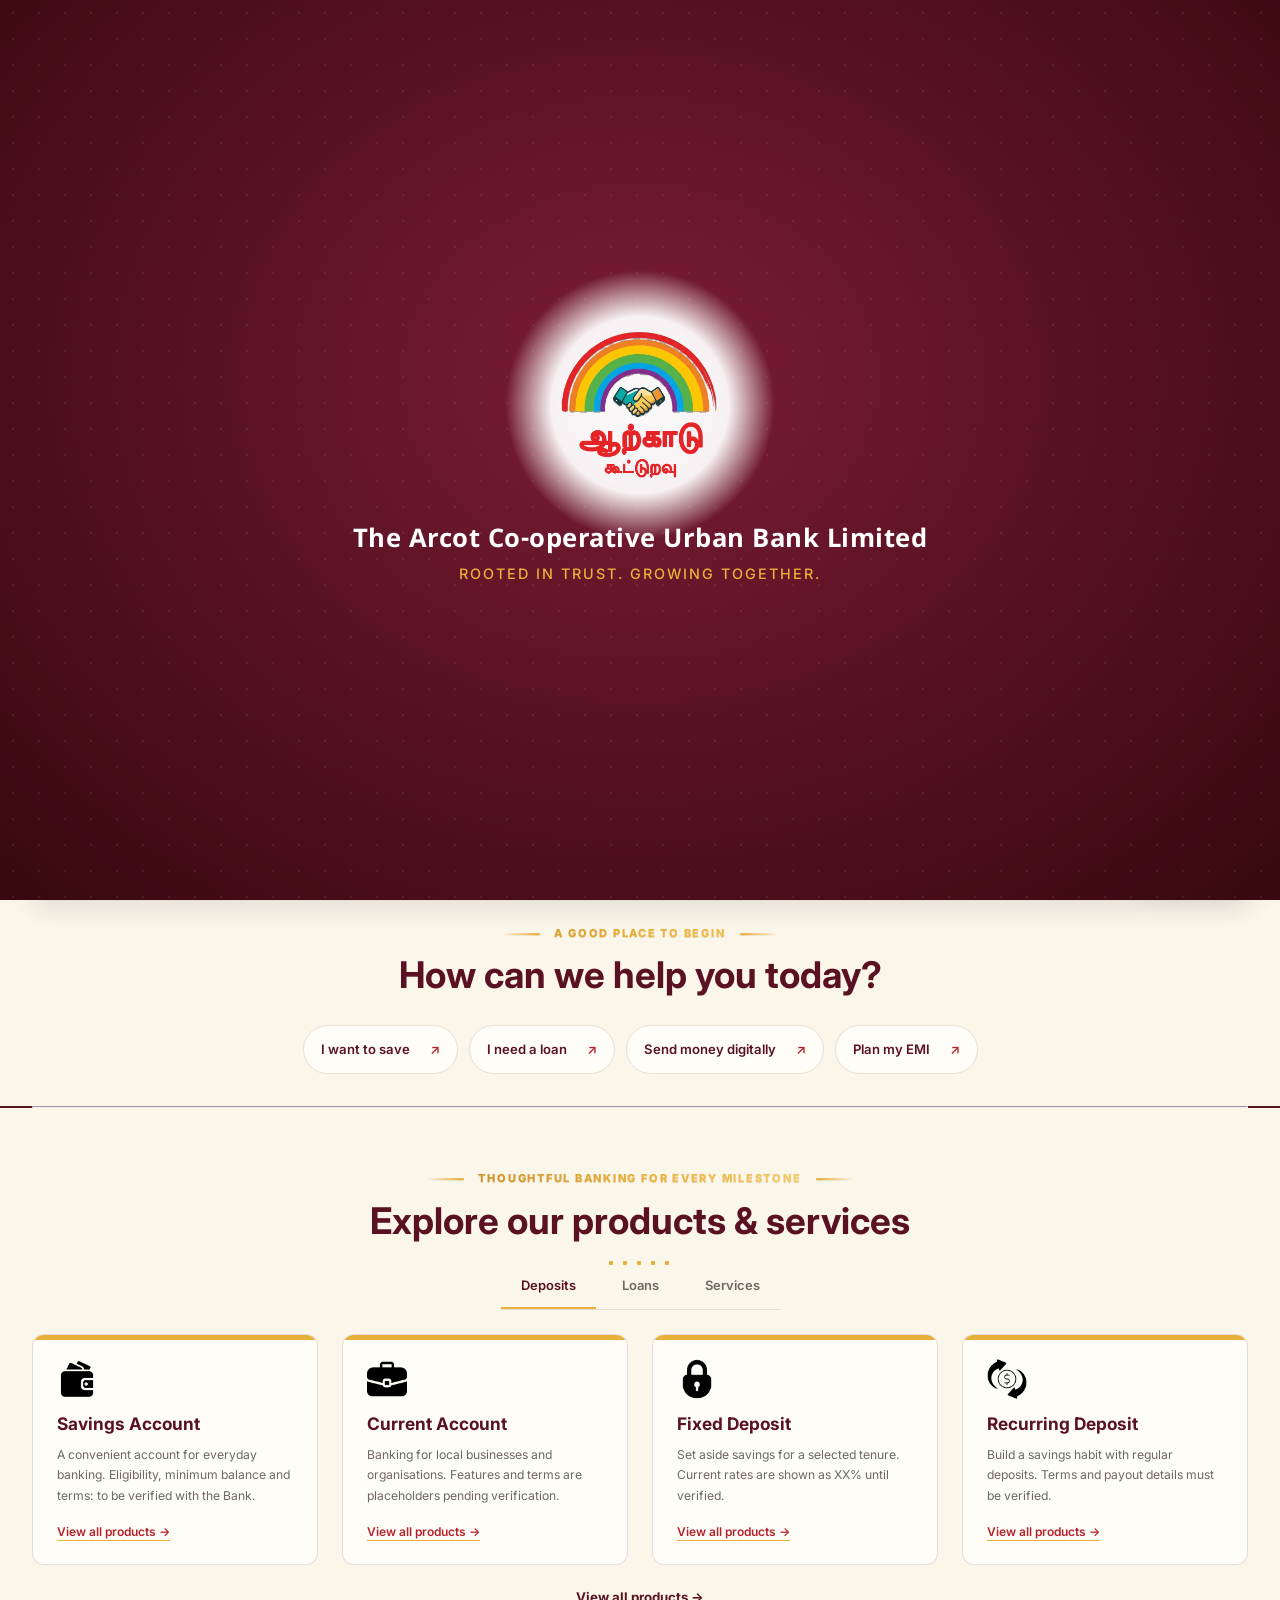
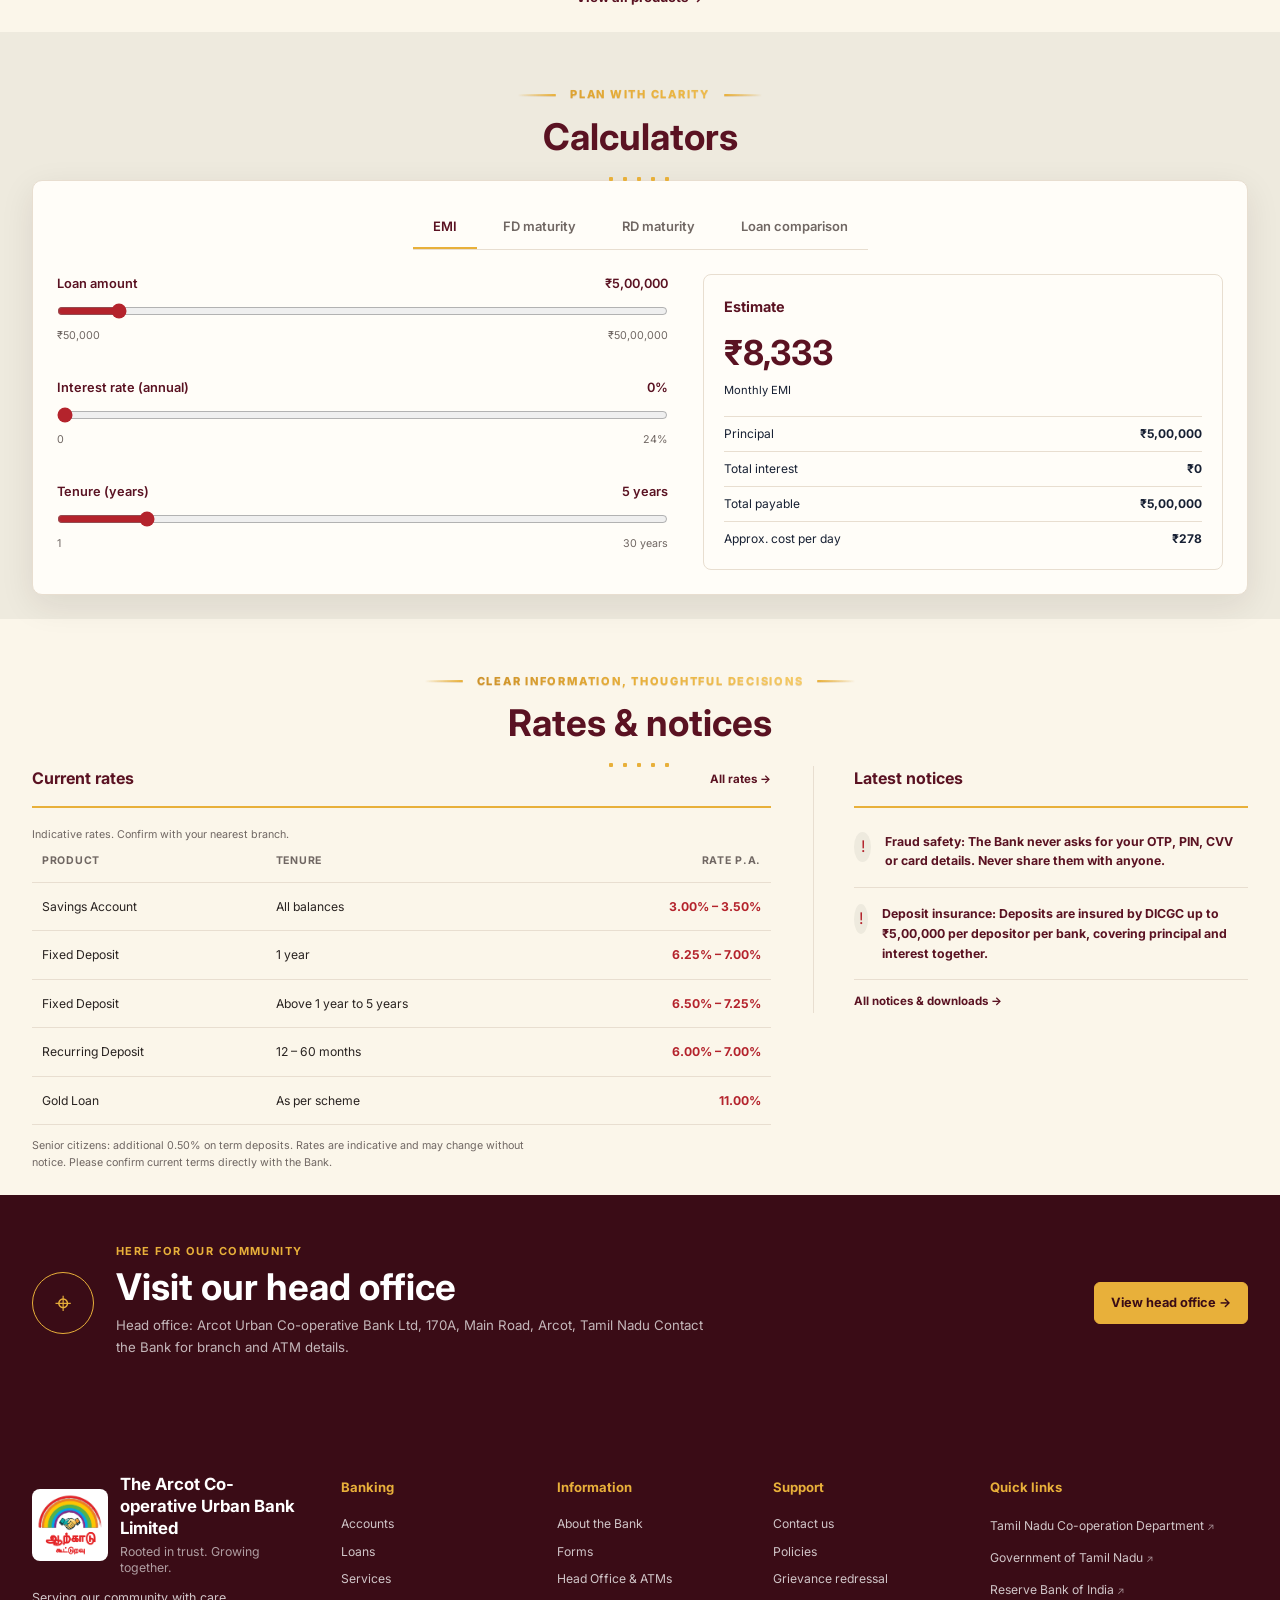
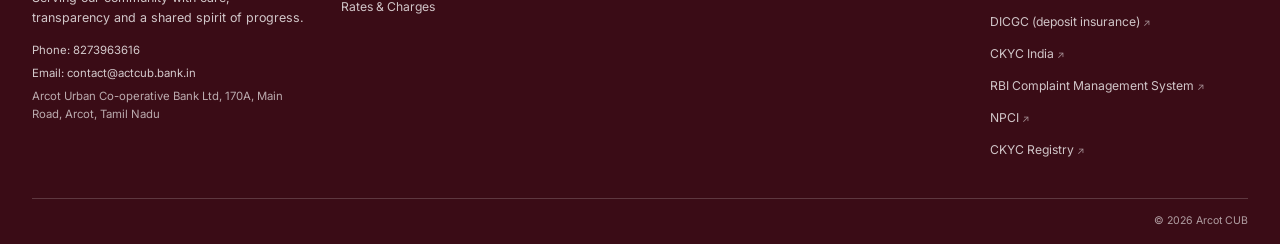
==== commit 4486be48: "Update Arcot UCB site" ====
--- a/index.html
+++ b/index.html
@@ -24,7 +24,7 @@
 </div></div><div class="hero-side"><div class="hero-card-slides" aria-live="polite">
 <div class="hero-card is-active" data-hero-card="0" aria-hidden="false"><span class="rate-icon" aria-hidden="true">&#x25c8;</span><p data-i18n="slide1Rate"></p><strong>7.75<small>%</small></strong><a href="rates.html" data-i18n="viewRates">View rates →</a></div>
 <div class="hero-card" data-hero-card="1" aria-hidden="true"><span class="rate-icon" aria-hidden="true">&#x25c8;</span><p data-i18n="slide2Rate"></p><strong>7.75<small>%</small></strong><a href="rates.html" data-i18n="viewRates">View rates →</a></div>
-<div class="hero-card" data-hero-card="2" aria-hidden="true"><span class="rate-icon" aria-hidden="true">&#x25c8;</span><p data-i18n="slide3Rate"></p><strong>7.75<small>%</small></strong><a href="rates.html" data-i18n="viewRates">View rates →</a></div>
+<div class="hero-card" data-hero-card="2" aria-hidden="true"><span class="rate-icon" aria-hidden="true">&#x25c8;</span><p data-i18n="slide3Rate"></p><strong>8<small>%</small></strong><a href="rates.html" data-i18n="viewRates">View rates →</a></div>
 </div><div class="hero-dots" role="group" aria-label="Hero slides"><button type="button" class="active" data-hero-dot="0" aria-label="Show slide 1" aria-pressed="true"></button><button type="button" data-hero-dot="1" aria-label="Show slide 2" aria-pressed="false"></button><button type="button" data-hero-dot="2" aria-label="Show slide 3" aria-pressed="false"></button></div></div></div></section><section class="quick-services container" aria-label="Quick services" id="quick-services"></section>
 <section class="help-section section container"><div class="section-heading"><p class="eyebrow" data-i18n="helpEyebrow">A good place to begin</p><h2 data-i18n="helpTitle">How can we help you today?</h2><span class="heading-kolam" aria-hidden="true"></span></div><div class="goal-chips"><a href="#products" data-i18n="goalSave">I want to save <span>↗</span></a><a href="loans.html" data-i18n="goalLoan">I need a loan <span>↗</span></a><a href="services.html" data-i18n="goalSend">Send money digitally <span>↗</span></a><a href="#calculators" data-i18n="goalEmi">Plan my EMI <span>↗</span></a></div></section>
 <section class="trust-band">
--- a/css/styles.css
+++ b/css/styles.css
@@ -1826,3 +1826,360 @@
     background-position: center 40%; /* keeps heads in view after the slight zoom */
   }
 }
+
+
+/* ===== Hover colour follows the selected palette (overrides the old fixed hue-rotate filter) ===== */
+.icon-themed{display:block;width:52px;height:52px;background-color:#000;
+  -webkit-mask-position:center;mask-position:center;-webkit-mask-size:contain;mask-size:contain;-webkit-mask-repeat:no-repeat;mask-repeat:no-repeat;
+  filter:none!important;transition:background-color .2s ease}
+.product-logo.icon-themed{width:40px;height:40px}
+.quick-item:hover .icon-themed,.quick-item:focus-visible .icon-themed,
+.product-card:hover .icon-themed,.product-card:focus-within .icon-themed{background-color:var(--navy);filter:none!important}
+.quick-item:hover,.quick-item:focus-visible{color:var(--navy)}
+
+
+/* ===== Header: logo | search | buttons stay on ONE row on any laptop/zoom (110%, 125%...) ===== */
+@media(min-width:1240px){
+  header.brand-row{display:grid;grid-template-columns:auto minmax(150px,300px) auto;justify-content:space-between;align-items:center;column-gap:clamp(16px,2vw,36px);row-gap:0}
+  header.brand-row>.brand{grid-column:1;grid-row:1;width:auto;min-width:0}
+  header.brand-row>.search{grid-column:2;grid-row:1;justify-self:center;width:100%;min-width:0}
+  header.brand-row>.search input{width:auto;min-width:0;flex:1}
+  header.brand-row>.brand-actions{grid-column:3;grid-row:1;justify-self:end;width:max-content;flex-wrap:nowrap}
+}
+
+/* ===== Hero: stronger light wash behind the left-hand text so the title is always readable ===== */
+.hero-content::before{content:"";position:absolute;z-index:-1;top:0;bottom:0;left:calc(50% - 50vw);width:min(78vw,1150px);pointer-events:none;
+  background:linear-gradient(90deg,
+    rgba(255,248,236,.80) 0%,
+    rgba(255,248,236,.68) 40%,
+    rgba(255,248,236,.38) 68%,
+    rgba(255,248,236,0) 100%);
+  background:linear-gradient(90deg,
+    color-mix(in srgb,var(--bg,#FBF6EA) 80%,transparent) 0%,
+    color-mix(in srgb,var(--bg,#FBF6EA) 68%,transparent) 40%,
+    color-mix(in srgb,var(--bg,#FBF6EA) 38%,transparent) 68%,
+    transparent 100%)}
+.hero-slide>p{color:#2b2420;font-weight:500}
+@media(max-width:859px){
+  .hero-content::before{left:calc(50% - 50vw);width:100vw;
+    background:linear-gradient(90deg,rgba(255,248,236,.88),rgba(255,248,236,.7));
+    background:linear-gradient(90deg,color-mix(in srgb,var(--bg,#FBF6EA) 88%,transparent),color-mix(in srgb,var(--bg,#FBF6EA) 70%,transparent))}
+}
+
+/* ===== Space between the search box and the blue nav bar ===== */
+header.brand-row{padding-top:12px;padding-bottom:22px}
+header.brand-row>.search{margin-bottom:0}
+@media(min-width:1240px){header.brand-row{padding-bottom:12px}}
+
+
+/* ===== Hero on phones / small tablets: text on top, family photo visible in the middle, rate card at the bottom ===== */
+@media(max-width:859px){
+  .hero{min-height:clamp(720px,190vw,820px)}
+  .hero .hero-content{min-height:clamp(720px,190vw,820px);display:flex;flex-direction:column;justify-content:space-between;align-items:stretch;gap:18px;padding-block:30px 26px}
+  .hero .hero-side{margin-top:0;width:100%}
+  /* photo: focus on the family (change 62% to slide the crop left/right) */
+  .hero::before{inset:0;background-size:cover;background-position:62% 100%}
+  /* wash only behind the text at the top, fading out so the family stays clear */
+  .hero-content::before{left:calc(50% - 50vw);width:100vw;
+    background:linear-gradient(180deg,rgba(255,248,236,.86) 0%,rgba(255,248,236,.74) 34%,rgba(255,248,236,.25) 52%,rgba(255,248,236,0) 62%);
+    background:linear-gradient(180deg,color-mix(in srgb,var(--bg,#FBF6EA) 86%,transparent) 0%,color-mix(in srgb,var(--bg,#FBF6EA) 74%,transparent) 34%,color-mix(in srgb,var(--bg,#FBF6EA) 25%,transparent) 52%,transparent 62%)}
+  /* compact card so it doesn't hide the people */
+  .hero .hero-card{background:rgba(255,255,255,.92)}
+}
+
+
+/* ===== Hero on phones / small tablets (v2): photo is shown as its own band so the whole family fits ===== */
+@media(max-width:859px){
+  .hero{--hero-img-w:clamp(1250px,370vw,1900px);  /* bigger number = family smaller / more of the photo shown */
+        --hero-img-x:74%;                          /* 0% = left side (safe), 100% = right side */
+        --hero-band-h:clamp(330px,120vw,560px);    /* height of the photo band */
+        min-height:calc(var(--hero-band-h) + 430px);background:var(--bg,#FBF6EA)}
+  .hero .hero-content{min-height:calc(var(--hero-band-h) + 430px)}
+  .hero::before{inset:auto 0 0 0;height:var(--hero-band-h);
+    background-size:var(--hero-img-w) auto;background-position:var(--hero-img-x) 45%;background-repeat:no-repeat;
+    animation:none;transform:none;
+    -webkit-mask-image:linear-gradient(180deg,transparent 0,#000 26%);mask-image:linear-gradient(180deg,transparent 0,#000 26%)}
+  .hero-content::before{display:none}
+}
+
+
+/* ===== Hero on phones / small tablets (v3): text -> photo of the whole family -> rate card ===== */
+@media(max-width:859px){
+  .hero{--hero-img-w:clamp(1100px,300vw,1700px);  /* bigger = family smaller / more of the scene */
+        --hero-img-x:84%;                         /* 0% = left side (safe)  ...  100% = right side (family) */
+        --hero-band-h:clamp(300px,90vw,520px);     /* height of the photo */
+        min-height:0;background:var(--bg,#FBF6EA)}
+  .hero::before{display:none}
+  .hero .hero-content{min-height:0;display:flex;flex-direction:column;justify-content:flex-start;align-items:stretch;gap:0;padding-block:30px 26px}
+  .hero .hero-copy{order:0}
+  .hero .hero-content::after{content:"";order:1;display:block;flex:none;height:var(--hero-band-h);
+    margin:6px calc(50% - 50vw) 0;
+    background:url("../assets/images/hero-family-clean.jpg?v=3") var(--hero-img-x) 50%/var(--hero-img-w) auto no-repeat;
+    -webkit-mask-image:linear-gradient(180deg,transparent 0,#000 22%,#000 100%);mask-image:linear-gradient(180deg,transparent 0,#000 22%,#000 100%)}
+  .hero .hero-side{order:2;margin-top:-26px;position:relative;z-index:1;width:100%}
+  .hero .hero-card{background:rgba(255,255,255,.95)}
+}
+
+
+/* ===== Hero on phones (v4): zoomed photo, family centred, smaller gap, card closer ===== */
+@media(max-width:859px){
+  .hero{--hero-img-w:clamp(1400px,420vw,2400px);  /* zoom: bigger = more zoomed OUT, smaller = zoomed IN */
+        --hero-img-x:72%;                          /* moves the family left/right: lower = family moves right */
+        --hero-img-y:62%;                          /* moves the photo up/down inside its box */
+        --hero-band-h:clamp(280px,82vw,470px)}     /* height of the photo area */
+  .hero .hero-text-slides{min-height:0}            /* removes the empty space under the buttons */
+  .hero .hero-content{padding-block:26px 20px}
+  .hero .hero-content::after{margin-top:-34px;background-position:var(--hero-img-x) var(--hero-img-y)}
+  .hero .hero-side{margin-top:-30px}
+}
+
+
+/* ===== Top info bar: icon + text items, evenly spaced ===== */
+.utility .utility-inner{min-height:46px;padding-block:6px}
+.utility .utility-inner>div.utility-list{display:flex;align-items:center;justify-content:space-between;flex-wrap:wrap;gap:6px 28px;width:100%;font-size:.86rem;font-weight:500;color:#fff}
+.utility .utility-item{display:inline-flex;align-items:center;gap:9px;color:#fff;white-space:nowrap;text-decoration:none}
+.utility .utility-item svg{flex:none;color:var(--accent-gold,#E8B03A)}
+.utility a.utility-item:hover{color:var(--accent-gold,#E8B03A)}
+@media(max-width:900px){.utility .utility-inner>div.utility-list{justify-content:flex-start;gap:6px 22px;font-size:.8rem}}
+@media(max-width:640px){
+  .utility .utility-inner>div.utility-list{display:grid;grid-template-columns:1fr 1fr;gap:6px 14px;font-size:.72rem}
+  .utility .utility-item{white-space:normal;gap:6px;min-width:0;overflow-wrap:anywhere}
+  .utility .utility-item svg{width:15px;height:15px}
+}
+
+
+/* ===== Inner-page banners (About, Services, Accounts, Loans, Rates, Contact, Forms, Calculators, Head Office):
+   stronger light wash on the left so the title is readable, and a shorter paragraph line ===== */
+body[data-page="about"] .page-hero::before,
+body[data-page="services"] .page-hero::before,
+body[data-page="accounts"] .page-hero::before,
+body[data-page="loans"] .page-hero::before,
+body[data-page="rates"] .page-hero::before,
+body[data-page="contact"] .page-hero::before,
+body[data-page="downloads"] .page-hero::before,
+body[data-page="calculators"] .page-hero::before,
+body[data-page="branches"] .page-hero::before{
+  background-image:
+    linear-gradient(90deg,rgba(255,248,236,.94) 0%,rgba(255,248,236,.86) 26%,rgba(255,248,236,.58) 44%,rgba(255,248,236,.18) 60%,rgba(255,248,236,0) 72%),
+    var(--page-banner);
+}
+@media(min-width:768px){
+  body[data-page] .page-hero>.container>p:not(.eyebrow){max-width:min(440px,100%)!important}
+  body[data-page] .page-hero>.container>.eyebrow,
+  body[data-page] .page-hero>.container>h1{max-width:min(620px,100%)}
+  body[data-page] .page-hero h1,
+  body[data-page] .page-hero>.container>p{text-shadow:0 0 22px rgba(255,248,236,.95),0 0 8px rgba(255,248,236,.8)}
+}
+
+
+/* ===== Board of Directors: person cards with photo ===== */
+.people-grid .person-card{display:flex;align-items:center;gap:20px;padding:22px 24px}
+.person-photo{position:relative;flex:none;width:96px;height:96px;border-radius:50%;overflow:hidden;display:grid;place-items:center;
+  background:var(--navy);color:#fff;border:3px solid var(--accent-gold,var(--gold));box-shadow:0 6px 16px rgba(0,0,0,.14)}
+.person-initials{font-size:1.7rem;font-weight:700;letter-spacing:.02em}
+.person-photo img{position:absolute;inset:0;width:100%;height:100%;object-fit:cover;object-position:center 20%;background:var(--surface)}
+.person-body{min-width:0}
+.person-card .person-body h3{margin:0 0 4px;font-size:1.15rem;line-height:1.25}
+.person-card .person-role{margin:0 0 8px;color:var(--muted);font-size:.9rem;line-height:1.35}
+.person-card .person-phone{margin:0;font-size:.9rem}
+.person-card .person-phone a{color:var(--navy);font-weight:600;text-decoration:none}
+.person-card .person-phone a:hover{text-decoration:underline}
+@media(max-width:420px){.people-grid .person-card{flex-direction:column;text-align:center}}
+
+
+/* ===== History timeline: smaller text, same sizing as the 7 co-operative principles ===== */
+body .history-timeline li .timeline-date{font-size:1.9rem!important;letter-spacing:.04em;margin:0 0 6px!important}
+body .history-timeline li strong{font-size:16px!important;font-weight:600;line-height:1.3}
+body .history-timeline li p,
+body .history-timeline li strong+p{font-size:.9rem!important;line-height:1.5!important}
+body .history-timeline li{padding-bottom:26px!important}
+body .history-timeline li:last-child{padding-bottom:0!important}
+@media(max-width:700px){body .history-timeline li .timeline-date{font-size:1.6rem!important}}
+
+
+/* ===== History timeline: same text sizes as the 7 co-operative principles ring =====
+   year 22px | text 15px (a little bigger than the ring: 16px / 12.5px) */
+body .history-timeline li .timeline-date,
+body .history-timeline li .timeline-date:is(*){font-size:22px!important;letter-spacing:.06em;line-height:1.2;margin:0 0 5px!important}
+body .history-timeline li strong,
+body .history-timeline li p,
+body .history-timeline li strong+p{font-size:15px!important;line-height:1.4!important;font-weight:500}
+body .history-timeline li strong:empty,body .history-timeline li p:empty{display:none}
+@media(max-width:700px){
+  body .history-timeline li .timeline-date{font-size:22px!important}
+  body .history-timeline li strong,body .history-timeline li p{font-size:15px!important}
+}
+
+
+/* ===== Account / loan opening steps: information only (not clickable, no arrow, no hover effect) ===== */
+body[data-page] .page-product-sections+.data-section .account-opening-steps li,
+body[data-page] .page-product-sections+.data-section .account-opening-steps li:hover,
+body[data-page] .page-product-sections+.data-section .account-opening-steps li:focus-within{
+  cursor:default!important;transform:none!important;border-color:var(--card-border)!important;box-shadow:none!important;
+  grid-template-columns:var(--step-badge-size) minmax(0,1fr)!important}
+body[data-page] .page-product-sections+.data-section .account-opening-steps li:hover::before,
+body[data-page] .page-product-sections+.data-section .account-opening-steps li:focus-within::before{transform:none!important}
+.account-step-arrow{display:none!important}
+
+
+/* ===== Downloads page: button style update (scoped, safe to remove) ===== */
+
+/* Download link: symbol only (no button box) */
+body[data-page="downloads"] .info-card.download-row a.button.dl-icon{
+  display:inline-flex;
+  align-items:center;
+  justify-content:center;
+  gap:.5rem;
+  min-width:44px;
+  min-height:44px;
+  padding:0 .6rem;
+  background:transparent;
+  border:0;
+  border-radius:999px;
+  color:var(--navy);
+  font-size:.85rem;
+  font-weight:600;
+  box-shadow:none;
+  filter:none;
+  transition:background-color .2s ease,transform .2s ease;
+}
+
+body[data-page="downloads"] .info-card.download-row a.button.dl-icon::before{
+  content:"";
+  flex:none;
+  width:24px;
+  height:24px;
+  background:currentColor;
+  -webkit-mask:url("data:image/svg+xml,%3Csvg xmlns='http://www.w3.org/2000/svg' viewBox='0 0 24 24' fill='none' stroke='black' stroke-width='2.2' stroke-linecap='round' stroke-linejoin='round'%3E%3Cpath d='M12 4v11m0 0-4-4m4 4 4-4M5 20h14'/%3E%3C/svg%3E") center/contain no-repeat;
+  mask:url("data:image/svg+xml,%3Csvg xmlns='http://www.w3.org/2000/svg' viewBox='0 0 24 24' fill='none' stroke='black' stroke-width='2.2' stroke-linecap='round' stroke-linejoin='round'%3E%3Cpath d='M12 4v11m0 0-4-4m4 4 4-4M5 20h14'/%3E%3C/svg%3E") center/contain no-repeat;
+  transition:transform .2s ease;
+}
+
+/* Text "Download" stays for screen readers only */
+body[data-page="downloads"] .info-card.download-row a.button.dl-icon .dl-text{
+  position:absolute;
+  width:1px;
+  height:1px;
+  overflow:hidden;
+  clip:rect(0,0,0,0);
+  white-space:nowrap;
+}
+
+body[data-page="downloads"] .info-card.download-row a.button.dl-icon:hover{
+  background:color-mix(in srgb,var(--navy) 12%,transparent);
+  color:var(--navy);
+  transform:none;
+  filter:none;
+  box-shadow:none;
+}
+
+body[data-page="downloads"] .info-card.download-row a.button.dl-icon:hover::before{
+  transform:translateY(2px);
+}
+
+body[data-page="downloads"] .info-card.download-row a.button.dl-icon:active{
+  transform:scale(.94);
+}
+
+body[data-page="downloads"] .info-card.download-row a.button.dl-icon:focus-visible{
+  outline:3px solid var(--gold);
+  outline-offset:2px;
+}
+
+/* "Coming soon" pill: clearly looks inactive */
+body[data-page="downloads"] .info-card.download-row .fine-print{
+  display:inline-flex;
+  align-items:center;
+  font-size:.78rem;
+  font-weight:600;
+  letter-spacing:.02em;
+  color:var(--muted);
+  background:color-mix(in srgb,var(--gold) 10%,transparent);
+  border:1px dashed var(--card-border);
+  border-radius:999px;
+  padding:.3rem .9rem;
+  cursor:default;
+  user-select:none;
+}
+
+
+/* Respect reduced-motion preference */
+@media(prefers-reduced-motion:reduce){
+  body[data-page="downloads"] .info-card.download-row a.button{transition:none}
+  body[data-page="downloads"] .info-card.download-row a.button:hover{transform:none}
+  body[data-page="downloads"] .info-card.download-row a.button.dl-icon:hover::before{transform:none}
+}
+
+
+/* ===== Accounts page: travelling dot on account opening steps ===== */
+body[data-page="accounts"] .account-opening-steps{--dot:10px;--t:5.6s;--n:5}
+body[data-page="accounts"] .account-opening-steps::after{content:"";position:absolute;z-index:3;box-sizing:border-box;left:calc(15px + var(--step-badge-size)/2 + 1px);margin-left:calc(var(--dot)/-2);top:calc(var(--step-badge-size)/2 + 11px - var(--dot)/2);width:var(--dot);height:var(--dot);border-radius:50%;background:var(--gold);border:2px solid var(--navy);pointer-events:none;animation:acct-dot 7s linear infinite}
+body[data-page="accounts"] .account-opening-steps li{outline:1.5px solid transparent;outline-offset:-1px;animation:acct-nudge 7s ease-in-out infinite;animation-delay:calc(var(--i,0) * var(--t) / (var(--n) - 1) - .56s)}
+body[data-page="accounts"] .account-opening-steps li:nth-child(1){--i:0}
+body[data-page="accounts"] .account-opening-steps li:nth-child(2){--i:1}
+body[data-page="accounts"] .account-opening-steps li:nth-child(3){--i:2}
+body[data-page="accounts"] .account-opening-steps li:nth-child(4){--i:3}
+body[data-page="accounts"] .account-opening-steps li:nth-child(5){--i:4}
+body[data-page="accounts"] .account-opening-steps li:nth-child(6){--i:5}
+body[data-page="accounts"] .account-opening-steps li:nth-child(7){--i:6}
+body[data-page="accounts"] .account-opening-steps li:nth-child(8){--i:7}
+@keyframes acct-dot{0%{top:calc(var(--step-badge-size)/2 + 11px - var(--dot)/2);opacity:0}3%{opacity:1}80%{top:calc(100% - var(--step-badge-size)/2 - 11px - var(--dot)/2);opacity:1}92%,100%{top:calc(100% - var(--step-badge-size)/2 - 11px - var(--dot)/2);opacity:0}}
+@keyframes acct-nudge{0%{translate:0 0;outline-color:transparent}4%,12%{translate:8px 0;outline-color:var(--gold)}22%,100%{translate:0 0;outline-color:transparent}}
+@media(max-width:639px){body[data-page="accounts"] .account-opening-steps::after{left:calc(13px + var(--step-badge-size)/2 + 1px)}}
+@media(prefers-reduced-motion:reduce){body[data-page="accounts"] .account-opening-steps::after{display:none}body[data-page="accounts"] .account-opening-steps li{animation:none}}
+
+/* ===== Downloads page: "Fill form" button (KYC) + pop-up PDF viewer ===== */
+body[data-page="downloads"] .info-card.download-row button.button.dl-fill{
+  display:inline-flex;
+  align-items:center;
+  justify-content:center;
+  gap:.55rem;
+  background:var(--navy);
+  color:var(--button-ink,#fff);
+  border:1.5px solid var(--navy);
+  border-radius:999px;
+  padding:.6rem 1.3rem;
+  font-size:.85rem;
+  font-weight:600;
+  min-height:40px;
+  cursor:pointer;
+  transition:filter .2s ease,transform .2s ease,box-shadow .2s ease;
+}
+body[data-page="downloads"] .info-card.download-row button.button.dl-fill::before{
+  content:"";
+  flex:none;
+  width:1.1em;
+  height:1.1em;
+  background:currentColor;
+  -webkit-mask:url("data:image/svg+xml,%3Csvg xmlns='http://www.w3.org/2000/svg' viewBox='0 0 24 24' fill='none' stroke='black' stroke-width='2.2' stroke-linecap='round' stroke-linejoin='round'%3E%3Cpath d='M4 20h4L19 9l-4-4L4 16v4zM13.5 6.5l4 4'/%3E%3C/svg%3E") center/contain no-repeat;
+  mask:url("data:image/svg+xml,%3Csvg xmlns='http://www.w3.org/2000/svg' viewBox='0 0 24 24' fill='none' stroke='black' stroke-width='2.2' stroke-linecap='round' stroke-linejoin='round'%3E%3Cpath d='M4 20h4L19 9l-4-4L4 16v4zM13.5 6.5l4 4'/%3E%3C/svg%3E") center/contain no-repeat;
+}
+body[data-page="downloads"] .info-card.download-row button.button.dl-fill:hover{
+  filter:brightness(1.12);
+  transform:translateY(-2px);
+  box-shadow:0 8px 18px -8px color-mix(in srgb,var(--navy) 55%,transparent);
+}
+body[data-page="downloads"] .info-card.download-row button.button.dl-fill:active{transform:scale(.97)}
+body[data-page="downloads"] .info-card.download-row button.button.dl-fill:focus-visible{outline:3px solid var(--gold);outline-offset:2px}
+
+body.fill-open{overflow:hidden}
+.fill-modal{position:fixed;inset:0;z-index:1000;display:flex;align-items:center;justify-content:center;padding:16px;background:rgba(0,0,0,.55)}
+.fill-card{display:flex;flex-direction:column;width:min(1000px,100%);height:min(92vh,920px);background:var(--surface,#fff);border-radius:14px;overflow:hidden}
+.fill-head{display:flex;align-items:center;gap:12px;padding:10px 12px 10px 18px;border-bottom:1px solid var(--card-border,var(--line))}
+.fill-head h2{flex:1;margin:0;font-size:1.05rem;color:var(--navy)}
+.fill-actions{display:flex;align-items:center;gap:14px}
+.fill-link{font-size:.82rem;font-weight:600;color:var(--navy);white-space:nowrap}
+.fill-close{width:40px;height:40px;border:0;border-radius:50%;background:transparent;color:var(--navy);font-size:1.6rem;line-height:1;cursor:pointer}
+.fill-close:hover{background:color-mix(in srgb,var(--navy) 12%,transparent)}
+.fill-close:focus-visible{outline:3px solid var(--gold);outline-offset:2px}
+.fill-hint{margin:0;padding:8px 18px;font-size:.84rem;color:var(--muted);background:var(--tint)}
+.fill-frame{flex:1;width:100%;border:0;background:#fff}
+@media(max-width:640px){
+  .fill-modal{padding:0}
+  .fill-card{width:100%;height:100%;border-radius:0}
+  .fill-head{flex-wrap:wrap}
+}
+@media(prefers-reduced-motion:reduce){
+  body[data-page="downloads"] .info-card.download-row button.button.dl-fill{transition:none}
+  body[data-page="downloads"] .info-card.download-row button.button.dl-fill:hover{transform:none}
+}
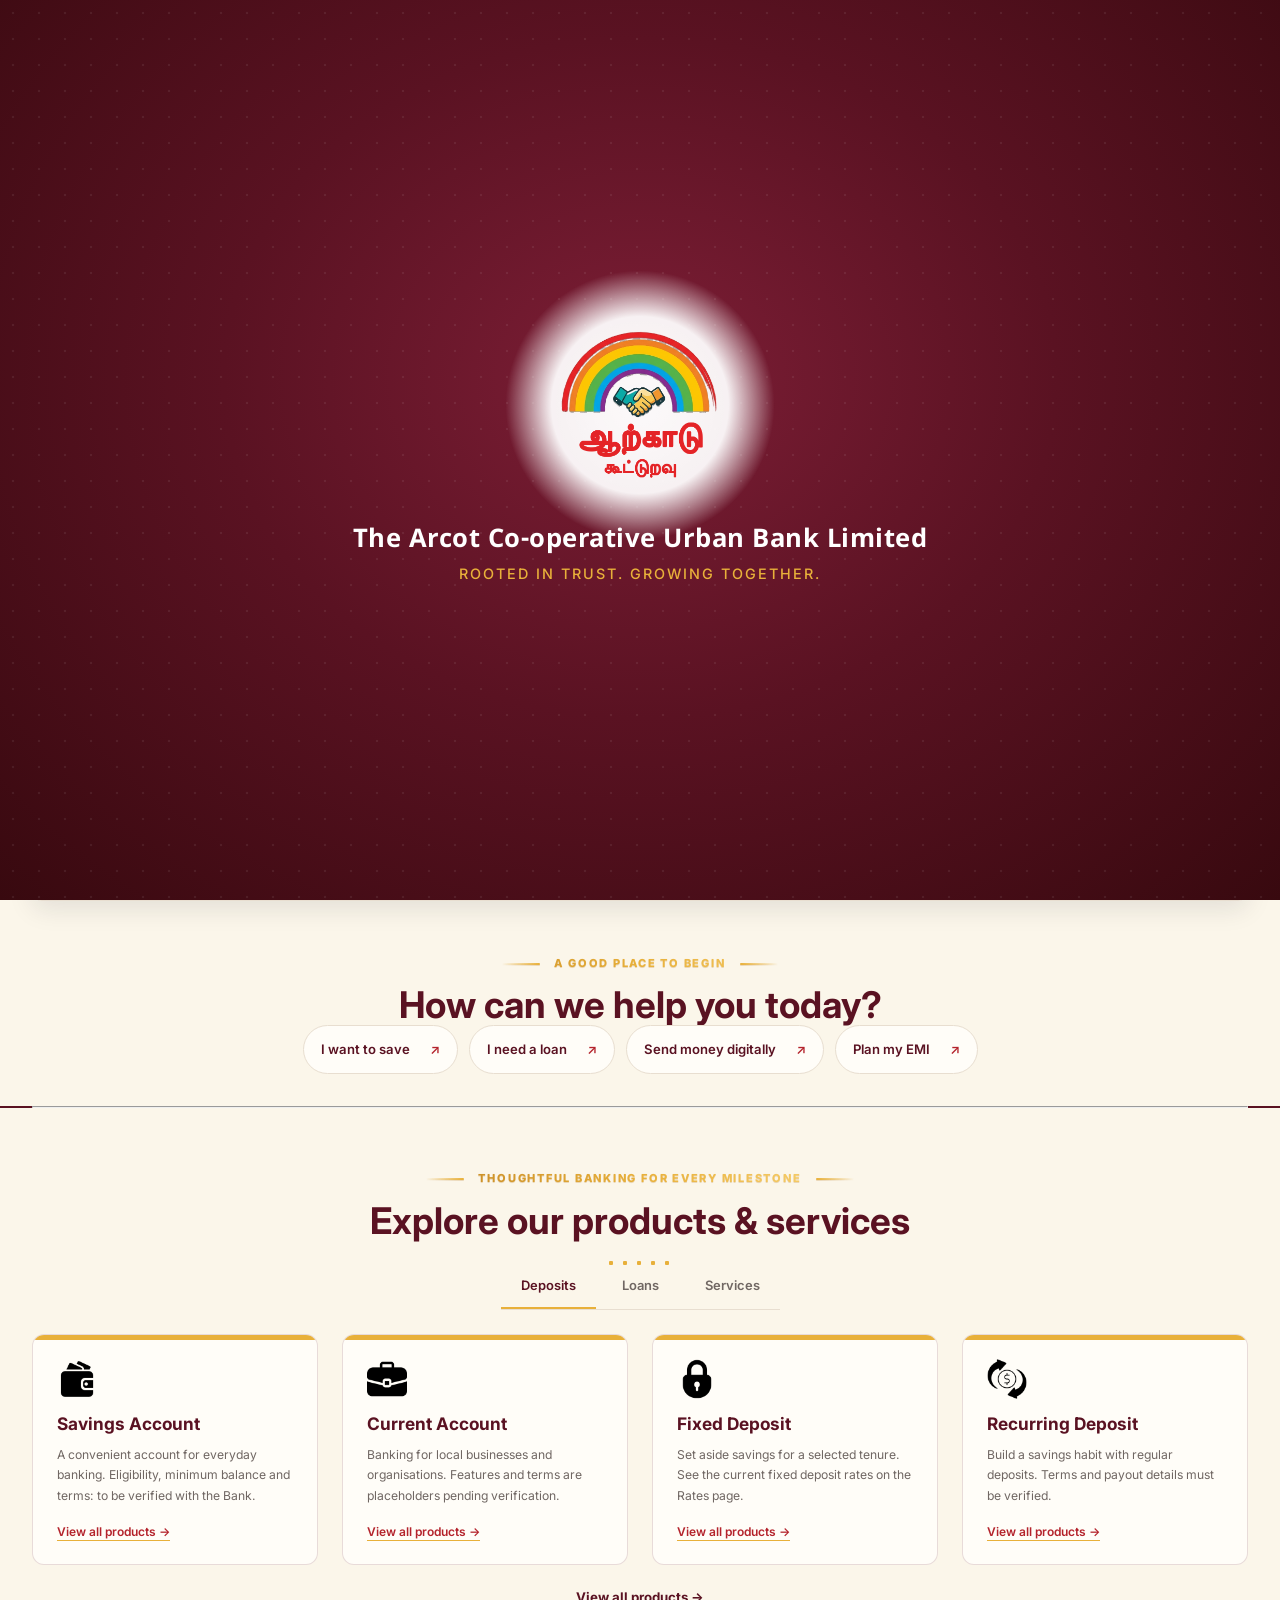
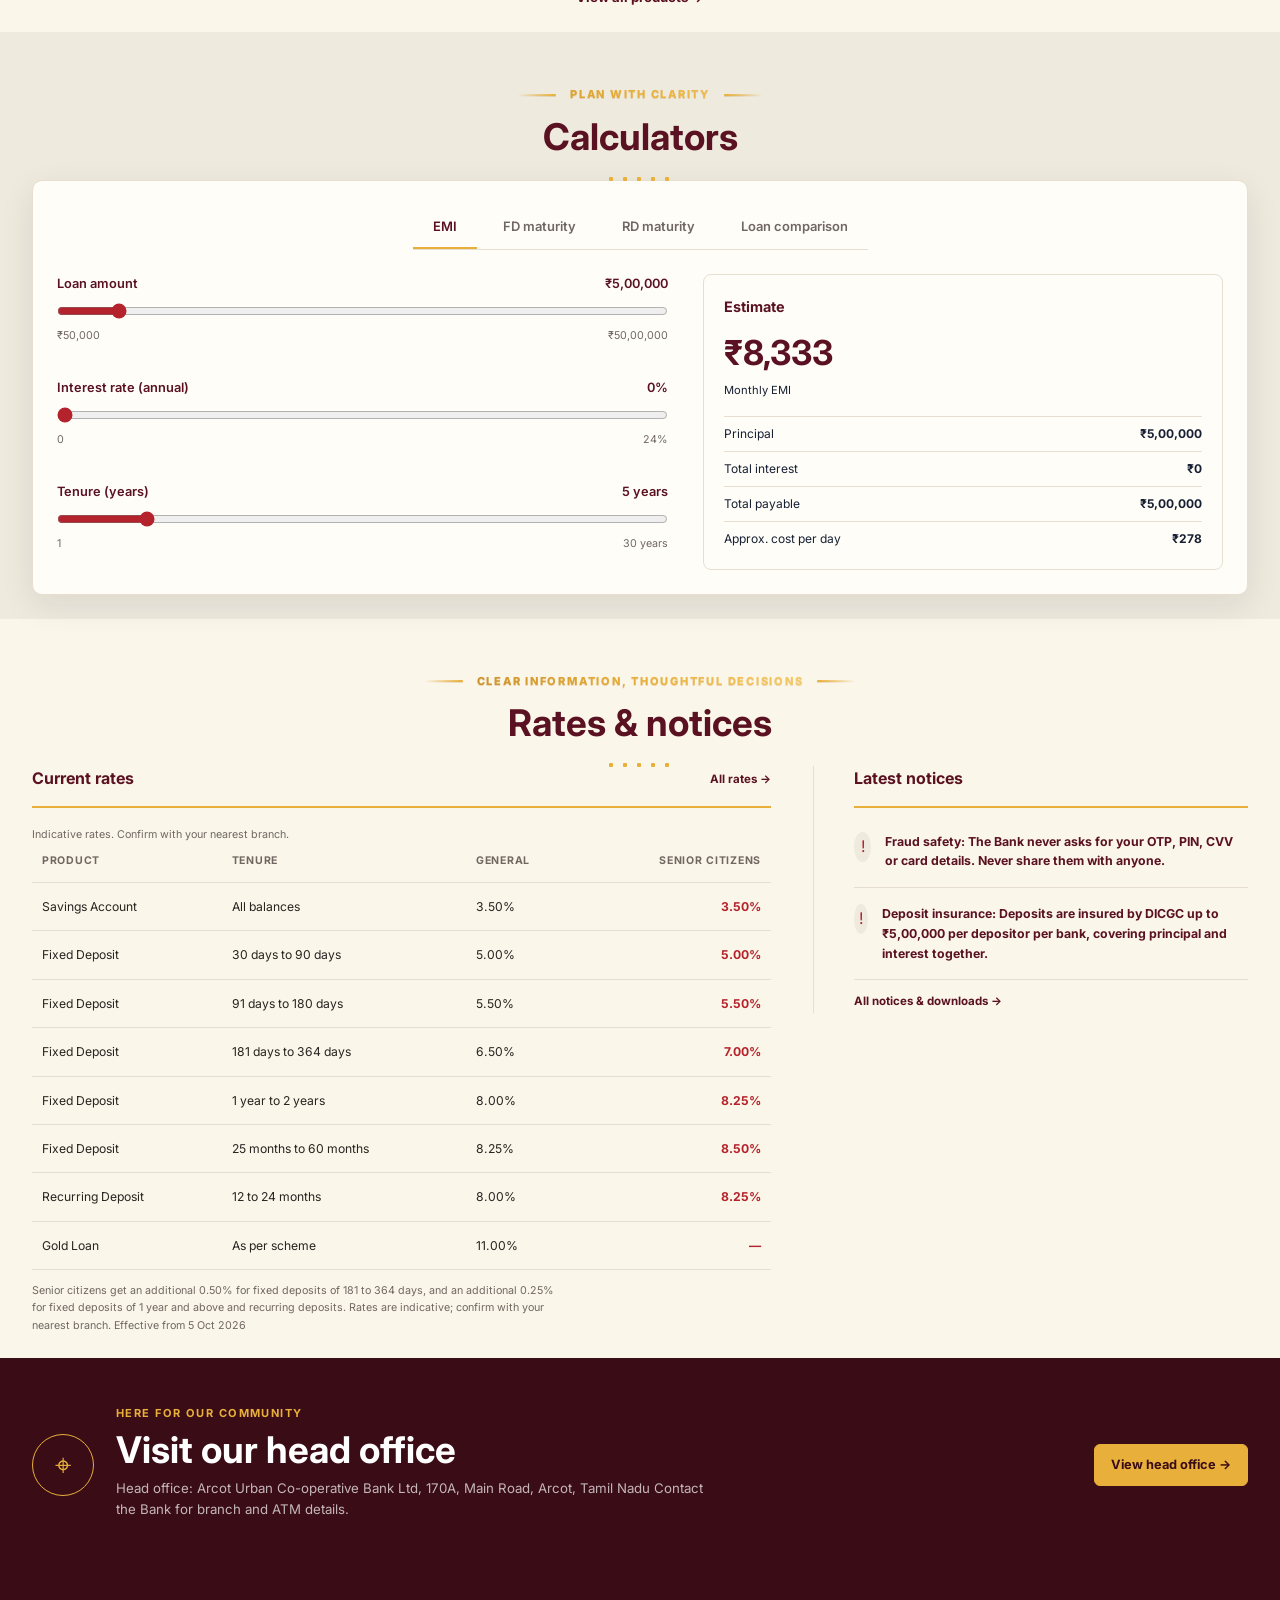
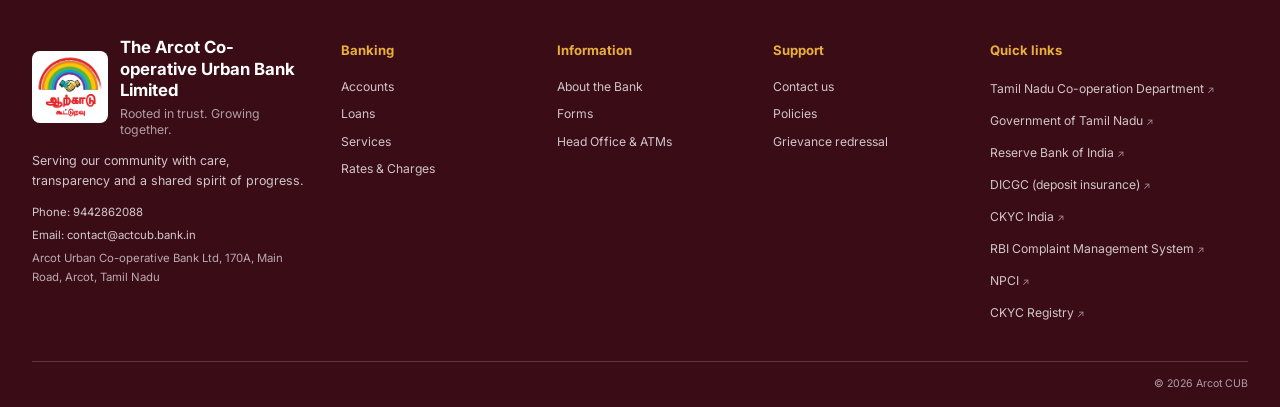
==== commit ab2f5722: "Centralize bank interest rates" ====
--- a/index.html
+++ b/index.html
@@ -22,9 +22,9 @@
 <div class="hero-slide" data-hero-slide="1" aria-hidden="true"><h1 data-i18n="slide2Title"></h1><p data-i18n="slide2Text"></p><div class="hero-actions"><a class="button button-light" href="accounts.html" data-i18n="exploreAccounts">Explore accounts</a><a class="button button-glass" href="about.html" data-i18n="ourStory">Our story</a></div></div>
 <div class="hero-slide" data-hero-slide="2" aria-hidden="true"><h1 data-i18n="slide3Title"></h1><p data-i18n="slide3Text"></p><div class="hero-actions"><a class="button button-light" href="accounts.html" data-i18n="exploreAccounts">Explore accounts</a><a class="button button-glass" href="about.html" data-i18n="ourStory">Our story</a></div></div>
 </div></div><div class="hero-side"><div class="hero-card-slides" aria-live="polite">
-<div class="hero-card is-active" data-hero-card="0" aria-hidden="false"><span class="rate-icon" aria-hidden="true">&#x25c8;</span><p data-i18n="slide1Rate"></p><strong>7.75<small>%</small></strong><a href="rates.html" data-i18n="viewRates">View rates →</a></div>
-<div class="hero-card" data-hero-card="1" aria-hidden="true"><span class="rate-icon" aria-hidden="true">&#x25c8;</span><p data-i18n="slide2Rate"></p><strong>7.75<small>%</small></strong><a href="rates.html" data-i18n="viewRates">View rates →</a></div>
-<div class="hero-card" data-hero-card="2" aria-hidden="true"><span class="rate-icon" aria-hidden="true">&#x25c8;</span><p data-i18n="slide3Rate"></p><strong>8<small>%</small></strong><a href="rates.html" data-i18n="viewRates">View rates →</a></div>
+<div class="hero-card is-active" data-hero-card="0" aria-hidden="false"><span class="rate-icon" aria-hidden="true">&#x25c8;</span><p data-i18n="slide1Rate"></p><strong><span data-rate-id="gold-loan-home"></span><small>%</small></strong><a href="rates.html" data-i18n="viewRates">View rates →</a></div>
+<div class="hero-card" data-hero-card="1" aria-hidden="true"><span class="rate-icon" aria-hidden="true">&#x25c8;</span><p data-i18n="slide2Rate"></p><strong><span data-rate-id="rd-12m-24m"></span><small>%</small></strong><a href="rates.html" data-i18n="viewRates">View rates →</a></div>
+<div class="hero-card" data-hero-card="2" aria-hidden="true"><span class="rate-icon" aria-hidden="true">&#x25c8;</span><p data-i18n="slide3Rate"></p><strong><span data-rate-id="fd-1y-2y"></span><small>%</small></strong><a href="rates.html" data-i18n="viewRates">View rates →</a></div>
 </div><div class="hero-dots" role="group" aria-label="Hero slides"><button type="button" class="active" data-hero-dot="0" aria-label="Show slide 1" aria-pressed="true"></button><button type="button" data-hero-dot="1" aria-label="Show slide 2" aria-pressed="false"></button><button type="button" data-hero-dot="2" aria-label="Show slide 3" aria-pressed="false"></button></div></div></div></section><section class="quick-services container" aria-label="Quick services" id="quick-services"></section>
 <section class="help-section section container"><div class="section-heading"><p class="eyebrow" data-i18n="helpEyebrow">A good place to begin</p><h2 data-i18n="helpTitle">How can we help you today?</h2><span class="heading-kolam" aria-hidden="true"></span></div><div class="goal-chips"><a href="#products" data-i18n="goalSave">I want to save <span>↗</span></a><a href="loans.html" data-i18n="goalLoan">I need a loan <span>↗</span></a><a href="services.html" data-i18n="goalSend">Send money digitally <span>↗</span></a><a href="#calculators" data-i18n="goalEmi">Plan my EMI <span>↗</span></a></div></section>
 <section class="trust-band">
@@ -34,11 +34,11 @@
 </section>
 <section class="section container" id="products"><div class="section-heading"><p class="eyebrow" data-i18n="productsEyebrow">Thoughtful banking for every milestone</p><h2 data-i18n="productsTitle">Explore our products & services</h2><span class="heading-kolam" aria-hidden="true"></span></div><div class="tabs" role="tablist" aria-label="Product categories"><button class="active" role="tab" aria-selected="true" data-tab="deposits" data-i18n="deposits">Deposits</button><button role="tab" aria-selected="false" data-tab="loans" data-i18n="loans">Loans</button><button role="tab" aria-selected="false" data-tab="services" data-i18n="services">Services</button></div><div class="product-grid" id="product-grid"></div><div class="center-link"><a href="accounts.html" data-i18n="allProducts">View all products →</a></div></section>
 <section class="calculator-section" id="calculators"><div class="container section"><div class="section-heading"><p class="eyebrow" data-i18n="calculatorEyebrow">Plan with clarity</p><h2 data-i18n="calculatorTitle">Calculators</h2><span class="heading-kolam" aria-hidden="true"></span></div><div class="calculator-shell"><div class="calc-tabs" role="tablist" aria-label="Calculators"><button class="active" role="tab" aria-selected="true" data-calc="emi" data-i18n="emi">EMI</button><button role="tab" aria-selected="false" data-calc="fd" data-i18n="fdCalc">FD maturity</button><button role="tab" aria-selected="false" data-calc="rd" data-i18n="rdCalc">RD maturity</button><button role="tab" aria-selected="false" data-calc="compare" data-i18n="loanCompare">Loan comparison</button></div><div id="calculator-content"></div></div></div></section>
-<section class="section container rates-section"><div class="section-heading"><p class="eyebrow" data-i18n="ratesEyebrow">Clear information, thoughtful decisions</p><h2 data-i18n="ratesTitle">Rates & notices</h2><span class="heading-kolam" aria-hidden="true"></span></div><div class="rates-notices"><div class="rates-card"><div class="card-title"><h3 data-i18n="currentRates">Current rates</h3><a href="rates.html" data-i18n="allRates">All rates →</a></div><p class="fine-print" data-i18n="ratesCurrentNote">Indicative rates. Confirm with your nearest branch.</p><div class="table-scroll"><table><thead><tr><th data-i18n="product">Product</th><th data-i18n="tenure">Tenure</th><th data-i18n="ratePa">Rate p.a.</th></tr></thead><tbody id="rates-table"></tbody></table></div><p class="fine-print" id="rates-footnote" data-i18n="ratesFootnote">Senior citizens: additional 0.50% on term deposits. Rates are indicative and may change without notice. Please confirm current terms directly with the Bank.</p></div><div class="notices-card"><h3 data-i18n="latestNotices">Latest notices</h3><div id="notice-list"></div><a class="text-link" href="downloads.html" data-i18n="allNotices">All notices & downloads →</a></div></div></section>
+<section class="section container rates-section"><div class="section-heading"><p class="eyebrow" data-i18n="ratesEyebrow">Clear information, thoughtful decisions</p><h2 data-i18n="ratesTitle">Rates & notices</h2><span class="heading-kolam" aria-hidden="true"></span></div><div class="rates-notices"><div class="rates-card"><div class="card-title"><h3 data-i18n="currentRates">Current rates</h3><a href="rates.html" data-i18n="allRates">All rates →</a></div><p class="fine-print" data-i18n="ratesCurrentNote">Indicative rates per annum. Confirm with your nearest branch.</p><div class="table-scroll"><table><thead><tr><th data-i18n="product">Product</th><th data-i18n="tenure">Tenure</th><th data-i18n="general">General</th><th data-i18n="seniorCitizens">Senior Citizens</th></tr></thead><tbody id="rates-table"></tbody></table></div><p class="fine-print" id="rates-footnote" data-i18n="ratesFootnote">Senior citizens: additional 0.50% on term deposits. Rates are indicative and may change without notice. Please confirm current terms directly with the Bank.</p></div><div class="notices-card"><h3 data-i18n="latestNotices">Latest notices</h3><div id="notice-list"></div><a class="text-link" href="downloads.html" data-i18n="allNotices">All notices & downloads →</a></div></div></section>
 <section class="branch-banner"><div class="container branch-banner-inner"><div class="branch-mark" aria-hidden="true">⌖</div><div><p class="eyebrow" data-i18n="branchEyebrow">Here for our community</p><h2 data-i18n="branchTitle">Visit our head office</h2><p data-i18n="branchText">Find our address, phone number and working hours.</p></div><a class="button button-light" href="branches.html" data-i18n="findBranch">View head office →</a></div></section>
 </main>
 
 <div class="theme-widget"><button class="theme-toggle" aria-expanded="false" aria-controls="theme-panel">◉ <span data-i18n="colourOptions">Colour options</span></button><div class="theme-panel" id="theme-panel" hidden><div class="theme-panel-head"><strong data-i18n="choosePalette">Choose a palette</strong><button class="theme-close" aria-label="Close colour options">×</button></div><div class="palette-list" id="palette-list"></div><label class="dark-toggle"><input id="dark-mode" type="checkbox"><span data-i18n="darkMode">Dark mode</span></label></div></div>
 <button class="back-top" aria-label="Back to top" title="Back to top">🪔</button>
 <script src="js/app.js" defer></script>
-</body></html>
+</body></html>
--- a/css/styles.css
+++ b/css/styles.css
@@ -1323,7 +1323,8 @@
 /* Rates & Charges page table layout */
 body[data-page="rates"] .rates-page-layout{display:grid;gap:0}
 body[data-page="rates"] .rates-page-top,
-body[data-page="rates"] .rates-page-service-grid{display:grid;grid-template-columns:repeat(2,minmax(0,1fr));gap:32px;align-items:start}
+body[data-page="rates"] .rates-page-service-grid{display:grid;width:100%;grid-template-columns:repeat(2,minmax(0,1fr));gap:1.5rem;align-items:start}
+body[data-page="rates"] .rates-page-service-grid>.table-scroll{min-width:0}
 body[data-page="rates"] .rates-page-block h2{margin:0 0 8px;font-size:1.35rem}
 body[data-page="rates"] .rates-page-services h2{margin:0 0 24px;font-size:1.35rem}
 body[data-page="rates"] .rates-page-note-slot{box-sizing:border-box;min-height:2.6em;margin:0 0 24px;line-height:1.3}
@@ -1349,7 +1350,8 @@
 body[data-page="rates"] .rates-page-charges td:last-child{width:38%}
 body[data-page="rates"] .rates-page-table th:last-child,
 body[data-page="rates"] .rates-page-table td:last-child{text-align:right;font-variant-numeric:tabular-nums}
-@media(max-width:899px){body[data-page="rates"] .rates-page-top,body[data-page="rates"] .rates-page-service-grid{grid-template-columns:minmax(0,1fr);gap:24px}}
+@media(max-width:899px){body[data-page="rates"] .rates-page-top{grid-template-columns:minmax(0,1fr);gap:24px}}
+@media(max-width:767px){body[data-page="rates"] .rates-page-service-grid{grid-template-columns:minmax(0,1fr);gap:24px}}
 
 /* Accounts page: compact opening steps */
 body[data-page="accounts"] .page-product-sections+.data-section .account-opening-steps{--step-badge-size:34px;position:relative;display:grid;gap:10px;margin:0;padding:0;list-style:none;counter-reset:principle}
@@ -1427,22 +1429,22 @@
 }
 
 /* Loans page: application steps (same style as account steps) */
-body[data-page="loans"] .page-product-sections+.data-section .account-opening-steps{--step-badge-size:34px;position:relative;display:grid;gap:10px;margin:0;padding:0;list-style:none;counter-reset:principle}
-body[data-page="loans"] .page-product-sections+.data-section .account-opening-steps::before{position:absolute;z-index:0;top:calc(11px + var(--step-badge-size)/2);bottom:calc(11px + var(--step-badge-size)/2);left:calc(15px + var(--step-badge-size)/2);width:2px;background:color-mix(in srgb,var(--gold) 60%,transparent);content:""}
-body[data-page="loans"] .page-product-sections+.data-section .account-opening-steps li{counter-increment:none;position:relative;z-index:1;display:grid;grid-template-columns:var(--step-badge-size) minmax(0,1fr) 18px;align-items:start;gap:12px;min-width:0;margin:0;padding:10px 14px;border:1px solid var(--card-border);border-radius:12px;background:var(--surface);cursor:pointer;transition:transform .25s ease,border-color .25s ease,box-shadow .25s ease}
-body[data-page="loans"] .page-product-sections+.data-section .account-opening-steps li::before{counter-increment:principle;content:counter(principle);position:relative;z-index:2;display:grid;place-items:center;box-sizing:border-box;width:var(--step-badge-size);height:var(--step-badge-size);border-radius:50%;background:var(--navy);color:var(--gold);font-size:14px;font-weight:500}
-body[data-page="loans"] .page-product-sections+.data-section .account-opening-steps li>span{min-width:0;padding-top:7px;color:var(--ink);font-size:14px;line-height:1.4;overflow-wrap:anywhere}
-body[data-page="loans"] .page-product-sections+.data-section .account-opening-steps li>p{grid-column:2;margin:0;color:var(--ink);font-size:14px;line-height:1.4;overflow-wrap:anywhere}
-body[data-page="loans"] .page-product-sections+.data-section .account-step-arrow{width:18px;height:18px;align-self:center;color:var(--gold);opacity:0;transition:opacity .25s ease;justify-self:end}
-body[data-page="loans"] .page-product-sections+.data-section .account-opening-steps li:hover,
-body[data-page="loans"] .page-product-sections+.data-section .account-opening-steps li:focus-within{transform:translateX(6px);border-color:var(--gold);box-shadow:0 2px 0 color-mix(in srgb,var(--gold) 60%,transparent)}
-body[data-page="loans"] .page-product-sections+.data-section .account-opening-steps li:hover::before,
-body[data-page="loans"] .page-product-sections+.data-section .account-opening-steps li:focus-within::before{transform:scale(1.1)}
-body[data-page="loans"] .page-product-sections+.data-section .account-opening-steps li:hover .account-step-arrow,
-body[data-page="loans"] .page-product-sections+.data-section .account-opening-steps li:focus-within .account-step-arrow{opacity:1}
-@media(hover:none){body[data-page="loans"] .page-product-sections+.data-section .account-step-arrow{opacity:1}}
-@media(max-width:639px){body[data-page="loans"] .page-product-sections+.data-section .account-opening-steps{--step-badge-size:30px}body[data-page="loans"] .page-product-sections+.data-section .account-opening-steps::before{left:calc(13px + var(--step-badge-size)/2)}body[data-page="loans"] .page-product-sections+.data-section .account-opening-steps li{grid-template-columns:var(--step-badge-size) minmax(0,1fr) 18px;gap:10px;padding:10px 12px}body[data-page="loans"] .page-product-sections+.data-section .account-opening-steps li>span,body[data-page="loans"] .page-product-sections+.data-section .account-opening-steps li>p{font-size:13.5px}}
-@media(prefers-reduced-motion:reduce){body[data-page="loans"] .page-product-sections+.data-section .account-opening-steps li,body[data-page="loans"] .page-product-sections+.data-section .account-opening-steps li::before,body[data-page="loans"] .page-product-sections+.data-section .account-step-arrow{transition:none}body[data-page="loans"] .page-product-sections+.data-section .account-opening-steps li:hover,body[data-page="loans"] .page-product-sections+.data-section .account-opening-steps li:focus-within{transform:none}body[data-page="loans"] .page-product-sections+.data-section .account-opening-steps li:hover::before,body[data-page="loans"] .page-product-sections+.data-section .account-opening-steps li:focus-within::before{transform:none}}
+body:is([data-page="loans"],[data-page="services"]) .page-product-sections+.data-section .account-opening-steps{--step-badge-size:34px;position:relative;display:grid;gap:10px;margin:0;padding:0;list-style:none;counter-reset:principle}
+body:is([data-page="loans"],[data-page="services"]) .page-product-sections+.data-section .account-opening-steps::before{position:absolute;z-index:0;top:calc(11px + var(--step-badge-size)/2);bottom:calc(11px + var(--step-badge-size)/2);left:calc(15px + var(--step-badge-size)/2);width:2px;background:color-mix(in srgb,var(--gold) 60%,transparent);content:""}
+body:is([data-page="loans"],[data-page="services"]) .page-product-sections+.data-section .account-opening-steps li{counter-increment:none;position:relative;z-index:1;display:grid;grid-template-columns:var(--step-badge-size) minmax(0,1fr) 18px;align-items:start;gap:12px;min-width:0;margin:0;padding:10px 14px;border:1px solid var(--card-border);border-radius:12px;background:var(--surface);cursor:pointer;transition:transform .25s ease,border-color .25s ease,box-shadow .25s ease}
+body:is([data-page="loans"],[data-page="services"]) .page-product-sections+.data-section .account-opening-steps li::before{counter-increment:principle;content:counter(principle);position:relative;z-index:2;display:grid;place-items:center;box-sizing:border-box;width:var(--step-badge-size);height:var(--step-badge-size);border-radius:50%;background:var(--navy);color:var(--gold);font-size:14px;font-weight:500}
+body:is([data-page="loans"],[data-page="services"]) .page-product-sections+.data-section .account-opening-steps li>span{min-width:0;padding-top:7px;color:var(--ink);font-size:14px;line-height:1.4;overflow-wrap:anywhere}
+body:is([data-page="loans"],[data-page="services"]) .page-product-sections+.data-section .account-opening-steps li>p{grid-column:2;margin:0;color:var(--ink);font-size:14px;line-height:1.4;overflow-wrap:anywhere}
+body:is([data-page="loans"],[data-page="services"]) .page-product-sections+.data-section .account-step-arrow{width:18px;height:18px;align-self:center;color:var(--gold);opacity:0;transition:opacity .25s ease;justify-self:end}
+body:is([data-page="loans"],[data-page="services"]) .page-product-sections+.data-section .account-opening-steps li:hover,
+body:is([data-page="loans"],[data-page="services"]) .page-product-sections+.data-section .account-opening-steps li:focus-within{transform:translateX(6px);border-color:var(--gold);box-shadow:0 2px 0 color-mix(in srgb,var(--gold) 60%,transparent)}
+body:is([data-page="loans"],[data-page="services"]) .page-product-sections+.data-section .account-opening-steps li:hover::before,
+body:is([data-page="loans"],[data-page="services"]) .page-product-sections+.data-section .account-opening-steps li:focus-within::before{transform:scale(1.1)}
+body:is([data-page="loans"],[data-page="services"]) .page-product-sections+.data-section .account-opening-steps li:hover .account-step-arrow,
+body:is([data-page="loans"],[data-page="services"]) .page-product-sections+.data-section .account-opening-steps li:focus-within .account-step-arrow{opacity:1}
+@media(hover:none){body:is([data-page="loans"],[data-page="services"]) .page-product-sections+.data-section .account-step-arrow{opacity:1}}
+@media(max-width:639px){body:is([data-page="loans"],[data-page="services"]) .page-product-sections+.data-section .account-opening-steps{--step-badge-size:30px}body:is([data-page="loans"],[data-page="services"]) .page-product-sections+.data-section .account-opening-steps::before{left:calc(13px + var(--step-badge-size)/2)}body:is([data-page="loans"],[data-page="services"]) .page-product-sections+.data-section .account-opening-steps li{grid-template-columns:var(--step-badge-size) minmax(0,1fr) 18px;gap:10px;padding:10px 12px}body:is([data-page="loans"],[data-page="services"]) .page-product-sections+.data-section .account-opening-steps li>span,body:is([data-page="loans"],[data-page="services"]) .page-product-sections+.data-section .account-opening-steps li>p{font-size:13.5px}}
+@media(prefers-reduced-motion:reduce){body:is([data-page="loans"],[data-page="services"]) .page-product-sections+.data-section .account-opening-steps li,body:is([data-page="loans"],[data-page="services"]) .page-product-sections+.data-section .account-opening-steps li::before,body:is([data-page="loans"],[data-page="services"]) .page-product-sections+.data-section .account-step-arrow{transition:none}body:is([data-page="loans"],[data-page="services"]) .page-product-sections+.data-section .account-opening-steps li:hover,body:is([data-page="loans"],[data-page="services"]) .page-product-sections+.data-section .account-opening-steps li:focus-within{transform:none}body:is([data-page="loans"],[data-page="services"]) .page-product-sections+.data-section .account-opening-steps li:hover::before,body:is([data-page="loans"],[data-page="services"]) .page-product-sections+.data-section .account-opening-steps li:focus-within::before{transform:none}}
 
 /* Header: keep action buttons readable in Tamil (longer text) */
 .brand-actions>.button{flex:none;white-space:nowrap;overflow:visible}
@@ -2112,21 +2114,21 @@
 
 
 /* ===== Accounts page: travelling dot on account opening steps ===== */
-body[data-page="accounts"] .account-opening-steps{--dot:10px;--t:5.6s;--n:5}
-body[data-page="accounts"] .account-opening-steps::after{content:"";position:absolute;z-index:3;box-sizing:border-box;left:calc(15px + var(--step-badge-size)/2 + 1px);margin-left:calc(var(--dot)/-2);top:calc(var(--step-badge-size)/2 + 11px - var(--dot)/2);width:var(--dot);height:var(--dot);border-radius:50%;background:var(--gold);border:2px solid var(--navy);pointer-events:none;animation:acct-dot 7s linear infinite}
-body[data-page="accounts"] .account-opening-steps li{outline:1.5px solid transparent;outline-offset:-1px;animation:acct-nudge 7s ease-in-out infinite;animation-delay:calc(var(--i,0) * var(--t) / (var(--n) - 1) - .56s)}
-body[data-page="accounts"] .account-opening-steps li:nth-child(1){--i:0}
-body[data-page="accounts"] .account-opening-steps li:nth-child(2){--i:1}
-body[data-page="accounts"] .account-opening-steps li:nth-child(3){--i:2}
-body[data-page="accounts"] .account-opening-steps li:nth-child(4){--i:3}
-body[data-page="accounts"] .account-opening-steps li:nth-child(5){--i:4}
-body[data-page="accounts"] .account-opening-steps li:nth-child(6){--i:5}
-body[data-page="accounts"] .account-opening-steps li:nth-child(7){--i:6}
-body[data-page="accounts"] .account-opening-steps li:nth-child(8){--i:7}
+body:is([data-page="accounts"],[data-page="loans"],[data-page="services"]) .account-opening-steps{--dot:10px;--t:5.6s;--n:5}
+body:is([data-page="accounts"],[data-page="loans"],[data-page="services"]) .account-opening-steps::after{content:"";position:absolute;z-index:3;box-sizing:border-box;left:calc(15px + var(--step-badge-size)/2 + 1px);margin-left:calc(var(--dot)/-2);top:calc(var(--step-badge-size)/2 + 11px - var(--dot)/2);width:var(--dot);height:var(--dot);border-radius:50%;background:var(--gold);border:2px solid var(--navy);pointer-events:none;animation:acct-dot 7s linear infinite}
+body:is([data-page="accounts"],[data-page="loans"],[data-page="services"]) .account-opening-steps li{outline:1.5px solid transparent;outline-offset:-1px;animation:acct-nudge 7s ease-in-out infinite;animation-delay:calc(var(--i,0) * var(--t) / (var(--n) - 1) - .56s)}
+body:is([data-page="accounts"],[data-page="loans"],[data-page="services"]) .account-opening-steps li:nth-child(1){--i:0}
+body:is([data-page="accounts"],[data-page="loans"],[data-page="services"]) .account-opening-steps li:nth-child(2){--i:1}
+body:is([data-page="accounts"],[data-page="loans"],[data-page="services"]) .account-opening-steps li:nth-child(3){--i:2}
+body:is([data-page="accounts"],[data-page="loans"],[data-page="services"]) .account-opening-steps li:nth-child(4){--i:3}
+body:is([data-page="accounts"],[data-page="loans"],[data-page="services"]) .account-opening-steps li:nth-child(5){--i:4}
+body:is([data-page="accounts"],[data-page="loans"],[data-page="services"]) .account-opening-steps li:nth-child(6){--i:5}
+body:is([data-page="accounts"],[data-page="loans"],[data-page="services"]) .account-opening-steps li:nth-child(7){--i:6}
+body:is([data-page="accounts"],[data-page="loans"],[data-page="services"]) .account-opening-steps li:nth-child(8){--i:7}
 @keyframes acct-dot{0%{top:calc(var(--step-badge-size)/2 + 11px - var(--dot)/2);opacity:0}3%{opacity:1}80%{top:calc(100% - var(--step-badge-size)/2 - 11px - var(--dot)/2);opacity:1}92%,100%{top:calc(100% - var(--step-badge-size)/2 - 11px - var(--dot)/2);opacity:0}}
 @keyframes acct-nudge{0%{translate:0 0;outline-color:transparent}4%,12%{translate:8px 0;outline-color:var(--gold)}22%,100%{translate:0 0;outline-color:transparent}}
-@media(max-width:639px){body[data-page="accounts"] .account-opening-steps::after{left:calc(13px + var(--step-badge-size)/2 + 1px)}}
-@media(prefers-reduced-motion:reduce){body[data-page="accounts"] .account-opening-steps::after{display:none}body[data-page="accounts"] .account-opening-steps li{animation:none}}
+@media(max-width:639px){body:is([data-page="accounts"],[data-page="loans"],[data-page="services"]) .account-opening-steps::after{left:calc(13px + var(--step-badge-size)/2 + 1px)}}
+@media(prefers-reduced-motion:reduce){body:is([data-page="accounts"],[data-page="loans"],[data-page="services"]) .account-opening-steps::after{display:none}body:is([data-page="accounts"],[data-page="loans"],[data-page="services"]) .account-opening-steps li{animation:none}}
 
 /* ===== Downloads page: "Fill form" button (KYC) + pop-up PDF viewer ===== */
 body[data-page="downloads"] .info-card.download-row button.button.dl-fill{
@@ -2182,4 +2184,220 @@
 @media(prefers-reduced-motion:reduce){
   body[data-page="downloads"] .info-card.download-row button.button.dl-fill{transition:none}
   body[data-page="downloads"] .info-card.download-row button.button.dl-fill:hover{transform:none}
-}+}
+/* Colour options widget hidden: site uses the default maroon palette */
+.theme-widget{display:none!important}
+
+/* =========================================================
+   LOANS PAGE: rate list + detail popup
+   Paste at the very END of css/styles.css
+   Works with the "Loans page: rate list with a centred detail popup" block in app.js
+   ========================================================= */
+
+/* The original long product articles stay in the page (the script reads them) but are not shown */
+.page-product-sections--loans>article.content-product{display:none!important}
+
+/* ---------- Rate list ---------- */
+.loan-list{
+  --loan-amber:color-mix(in srgb,var(--gold) 78%,#c88719);
+  --loan-amber-soft:color-mix(in srgb,var(--gold) 10%,transparent);
+  --loan-amber-pill:color-mix(in srgb,var(--gold) 15%,var(--surface));
+  --loan-divider:color-mix(in srgb,var(--navy) 12%,transparent);
+  --loan-row-pad:18px;
+  --loan-motion:200ms;
+  --loan-row-duration:400ms;
+  --loan-stagger:50ms;
+  --loan-heading-duration:600ms;
+  --loan-column-gap:1.5rem;
+  margin:0 0 2.5rem;
+}
+.loan-list-title{
+  position:relative;width:100%;max-width:none;box-sizing:border-box;
+  margin:0 0 .4rem;padding:0 0 14px;
+  border:0;color:var(--navy);font-size:1.35rem;font-weight:700;line-height:1.3;
+}
+.loan-list-title::before,.loan-list-title::after{
+  position:absolute;bottom:0;left:0;content:"";transform:scaleX(0);transform-origin:left;
+}
+.loan-list-title::before{width:100%;height:1px;background:color-mix(in srgb,var(--loan-amber) 48%,transparent)}
+.loan-list-title::after{width:48px;height:3px;background:var(--loan-amber);transition:transform var(--loan-heading-duration) ease-out}
+.loan-list.in-view .loan-list-title::before{animation:loanUnderline var(--loan-heading-duration) ease-out both}
+.loan-list.in-view .loan-list-title::after{transform:scaleX(1)}
+.loan-list-rows{
+  list-style:none;margin:0;padding:0;display:grid;
+  grid-template-columns:repeat(2,minmax(0,1fr));
+  grid-template-rows:repeat(var(--rows,6),auto);grid-auto-flow:column;column-gap:var(--loan-column-gap);
+}
+.loan-list-rows>li{position:relative;min-width:0;margin:0;padding:0;border-bottom:1px solid var(--loan-divider)}
+.loan-list-rows>li.is-column-end{border-bottom-color:transparent}
+.loan-row{
+  position:relative;isolation:isolate;display:flex;align-items:center;gap:12px;
+  width:100%;min-height:64px;margin:0;padding:var(--loan-row-pad) 12px;
+  border:0;border-radius:6px;background:transparent;color:var(--ink);
+  font:inherit;text-align:left;cursor:pointer;
+  transition:background-color var(--loan-motion) ease,transform var(--loan-motion) ease;
+}
+.loan-row::before{
+  position:absolute;z-index:-1;top:12px;bottom:12px;left:0;width:2px;
+  border-radius:2px;background:var(--loan-amber);content:"";
+  transform:scaleY(0);transform-origin:center;transition:transform var(--loan-motion) ease;
+}
+.loan-row-name{
+  flex:1 1 auto;min-width:0;color:var(--navy);font-size:.96rem;font-weight:500;line-height:1.4;
+  overflow-wrap:anywhere;transition:transform var(--loan-motion) ease;
+}
+.loan-row-rate{
+  flex:0 0 58px;min-width:58px;padding:4px 8px;border-radius:999px;
+  background:var(--loan-amber-pill);color:var(--navy);font-size:.92rem;font-weight:600;
+  line-height:1.2;text-align:right;font-variant-numeric:tabular-nums;white-space:nowrap;
+  transition:background-color var(--loan-motion) ease,color var(--loan-motion) ease,font-weight var(--loan-motion) ease;
+}
+.loan-row::after{
+  flex:none;width:7px;height:7px;margin-left:-7px;border-top:2px solid var(--loan-amber);border-right:2px solid var(--loan-amber);
+  content:"";opacity:0;transform:translateX(-4px) rotate(45deg);transition:transform var(--loan-motion) ease,opacity var(--loan-motion) ease;
+}
+.loan-row:hover,.loan-row:focus-visible,.loan-row.is-selected{background:var(--loan-amber-soft)}
+.loan-row:hover::before,.loan-row:focus-visible::before,.loan-row.is-selected::before{transform:scaleY(1)}
+.loan-row:hover .loan-row-name,.loan-row:focus-visible .loan-row-name{transform:translateX(4px)}
+.loan-row:hover .loan-row-rate,.loan-row:focus-visible .loan-row-rate,.loan-row.is-selected .loan-row-rate{background:var(--loan-amber);color:var(--navy);font-weight:700}
+.loan-row:hover::after,.loan-row:focus-visible::after,.loan-row.is-selected::after{opacity:1;transform:translateX(0) rotate(45deg)}
+.loan-row:focus-visible{outline:2px solid var(--loan-amber);outline-offset:-2px}
+.loan-row:active{transform:scale(.99)}
+.loan-list-hint{display:flex;align-items:center;gap:7px;margin:1rem 0 0;color:var(--muted);font-size:.82rem}
+.loan-list-hint::before{color:var(--loan-amber);content:"ⓘ";font-size:.92rem}
+@keyframes loanUnderline{from{transform:scaleX(0)}to{transform:scaleX(1)}}
+@keyframes loanRowIn{from{opacity:0;transform:translateY(12px)}to{opacity:1;transform:translateY(0)}}
+.loan-list.in-view .loan-list-rows>li{animation:loanRowIn var(--loan-row-duration) ease-out both;animation-delay:calc(var(--i)*var(--loan-stagger))}
+@media(max-width:767px){
+  .loan-list-rows{grid-template-columns:minmax(0,1fr);grid-template-rows:none;grid-auto-flow:row;row-gap:0}
+  .loan-list-rows>li.is-column-end{border-bottom-color:var(--loan-divider)}
+  .loan-list-rows>li:last-child{border-bottom-color:transparent}
+  .loan-row{min-height:58px;padding:15px 10px;gap:9px}
+  .loan-row-name{font-size:.9rem}
+  .loan-row-rate{flex-basis:54px;min-width:54px;font-size:.86rem}
+  .loan-list-title{font-size:1.2rem}
+}
+@media(prefers-reduced-motion:reduce){
+  .loan-list-rows>li{opacity:1;transform:none;animation:none!important}
+  .loan-list-title::before{transform:scaleX(1);animation:none!important}
+  .loan-list-title::after{transform:scaleX(1);transition:none}
+  .loan-row,.loan-row::before,.loan-row::after,.loan-row-name,.loan-row-rate{transition:none}
+  .loan-row,.loan-row:active,.loan-row-name,.loan-row:hover .loan-row-name,.loan-row:focus-visible .loan-row-name{transform:none}
+  .loan-row::after,.loan-row:hover::after,.loan-row:focus-visible::after,.loan-row.is-selected::after{transform:rotate(45deg)}
+}
+
+/* ---------- Detail popup ---------- */
+html.loan-modal-open{overflow:hidden}
+.loan-modal{position:fixed;inset:0;z-index:1000;display:grid;place-items:center;padding:20px}
+.loan-modal-backdrop{
+  position:absolute;inset:0;background:rgba(40,8,16,.55);
+  opacity:0;transition:opacity .25s ease;
+}
+.loan-modal.is-open .loan-modal-backdrop{opacity:1}
+
+.loan-modal-panel{
+  position:relative;width:min(640px,100%);max-height:min(88vh,780px);overflow-y:auto;
+  background:var(--surface);color:var(--ink);
+  border:1px solid color-mix(in srgb,var(--gold) 45%,transparent);
+  border-top:5px solid var(--gold);border-radius:16px;
+  box-shadow:0 28px 70px rgba(0,0,0,.36);
+  opacity:0;transform:translateY(18px) scale(.98);
+  transition:opacity .25s ease,transform .3s ease;
+}
+.loan-modal.is-open .loan-modal-panel{opacity:1;transform:none}
+.loan-modal-panel:focus{outline:none}
+
+.loan-modal-close{
+  position:absolute;top:10px;right:12px;z-index:2;
+  width:40px;height:40px;padding:0;border:0;border-radius:50%;
+  background:transparent;color:var(--navy);font-size:1.8rem;line-height:1;cursor:pointer;
+  transition:background-color .2s ease;
+}
+.loan-modal-close:hover{background:color-mix(in srgb,var(--navy) 12%,transparent)}
+
+.loan-modal-inner{padding:1.7rem 1.8rem 1.4rem}
+.loan-modal-inner.is-swap{animation:loanSwap .3s ease both}
+
+.loan-modal-head{padding-right:2.4rem}
+.loan-modal-count{margin:0;color:var(--muted);font-size:.82rem;font-variant-numeric:tabular-nums}
+.loan-modal-head h2{margin:.25rem 0 .5rem;color:var(--navy);font-size:clamp(1.35rem,3.4vw,1.7rem);line-height:1.25}
+.loan-modal-sum{margin:0;color:var(--muted);font-size:.95rem;line-height:1.6}
+.loan-modal-meta{display:flex;flex-wrap:wrap;align-items:center;gap:.8rem 1rem;margin-top:1.1rem}
+.loan-modal-rate{
+  padding:.55rem 1.1rem;border-left:4px solid var(--gold);border-radius:0 8px 8px 0;
+  background:color-mix(in srgb,var(--gold) 14%,var(--surface));
+}
+.loan-modal-rate span{display:block;color:var(--muted);font-size:.78rem;line-height:1.3}
+.loan-modal-rate b{display:block;color:var(--navy);font-size:1.7rem;line-height:1.2;font-variant-numeric:tabular-nums}
+.loan-modal-tenure{
+  padding:.35rem .9rem;border:1px solid var(--card-border);border-radius:999px;
+  color:var(--ink);font-size:.86rem;font-weight:600;
+}
+
+/* tabs: Features / Eligibility / Documents */
+.loan-modal-tabs{display:flex;flex-wrap:wrap;gap:8px;margin:1.5rem 0 1rem}
+.loan-modal-tab{
+  padding:8px 16px;border:1px solid var(--navy);border-radius:999px;
+  background:var(--surface);color:var(--navy);
+  font-size:.84rem;font-weight:700;line-height:1.3;cursor:pointer;
+  transition:background-color .18s ease,color .18s ease,box-shadow .18s ease;
+}
+.loan-modal-tab:hover{background:color-mix(in srgb,var(--gold) 16%,var(--surface))}
+.loan-modal-tab.is-active{background:var(--navy);color:#fff;box-shadow:inset 0 0 0 1px var(--gold)}
+.loan-modal-tab:focus-visible{outline:3px solid var(--gold);outline-offset:2px}
+
+.loan-modal-body{min-height:9rem}
+.loan-modal-body ul{list-style:none;margin:0;padding:0}
+.loan-modal-body li{position:relative;padding:.42rem 0 .42rem 1.5rem;line-height:1.55}
+.loan-modal-body li::before{content:"✦";position:absolute;left:0;top:.55rem;font-size:.8rem;color:var(--gold)}
+.loan-modal-body.is-in li{animation:loanItem .35s ease both;animation-delay:calc(var(--i,0)*40ms)}
+
+/* footer: previous / next + contact */
+.loan-modal-foot{
+  display:flex;align-items:center;justify-content:space-between;gap:1rem;
+  margin-top:1.4rem;padding-top:1.1rem;border-top:1px solid var(--card-border);
+}
+.loan-modal-nav{display:flex;gap:8px}
+.loan-modal-nav button{
+  width:42px;height:42px;padding:0 0 3px;border:1.5px solid var(--navy);border-radius:50%;
+  background:var(--surface);color:var(--navy);font-size:1.6rem;line-height:1;cursor:pointer;
+  transition:background-color .2s ease,color .2s ease;
+}
+.loan-modal-nav button:hover{background:var(--navy);color:#fff}
+.loan-modal-nav button:focus-visible{outline:3px solid var(--gold);outline-offset:2px}
+.loan-modal-cta,.loan-modal-cta:hover{
+  display:inline-flex;align-items:center;justify-content:center;
+  padding:.7rem 1.5rem;border-radius:8px;background:var(--navy);
+  color:#fff;font-weight:700;text-decoration:none;
+}
+.loan-modal-cta:hover{filter:brightness(1.12)}
+.loan-modal-cta:focus-visible{outline:3px solid var(--gold);outline-offset:2px}
+
+@keyframes loanSwap{from{opacity:0;transform:translateX(10px)}to{opacity:1;transform:none}}
+@keyframes loanItem{from{opacity:0;transform:translateY(6px)}to{opacity:1;transform:none}}
+
+/* phones: popup slides up as a bottom sheet */
+@media(max-width:600px){
+  .loan-modal{align-items:end;padding:0}
+  .loan-modal-panel{width:100%;max-height:92vh;border-radius:16px 16px 0 0;transform:translateY(40px)}
+  .loan-modal-inner{padding:1.4rem 1.2rem 1.2rem}
+  .loan-modal-rate b{font-size:1.5rem}
+}
+
+@media(prefers-reduced-motion:reduce){
+  .loan-row,.loan-row::after,.loan-modal-backdrop,.loan-modal-panel,
+  .loan-modal-tab,.loan-modal-nav button,.loan-modal-close{transition:none}
+  .loan-modal-inner.is-swap,.loan-modal-body.is-in li{animation:none}
+}
+
+
+
+
+
+
+
+
+
+/* Services: balance the existing item order across two columns. */
+body[data-page="services"] .page-product-sections--services{display:grid;grid-template-columns:1fr 1fr;grid-template-rows:repeat(var(--service-rows),auto);grid-auto-flow:column;gap:2rem}
+@media(max-width:767px){body[data-page="services"] .page-product-sections--services{grid-template-columns:1fr;grid-template-rows:none;grid-auto-flow:row}}
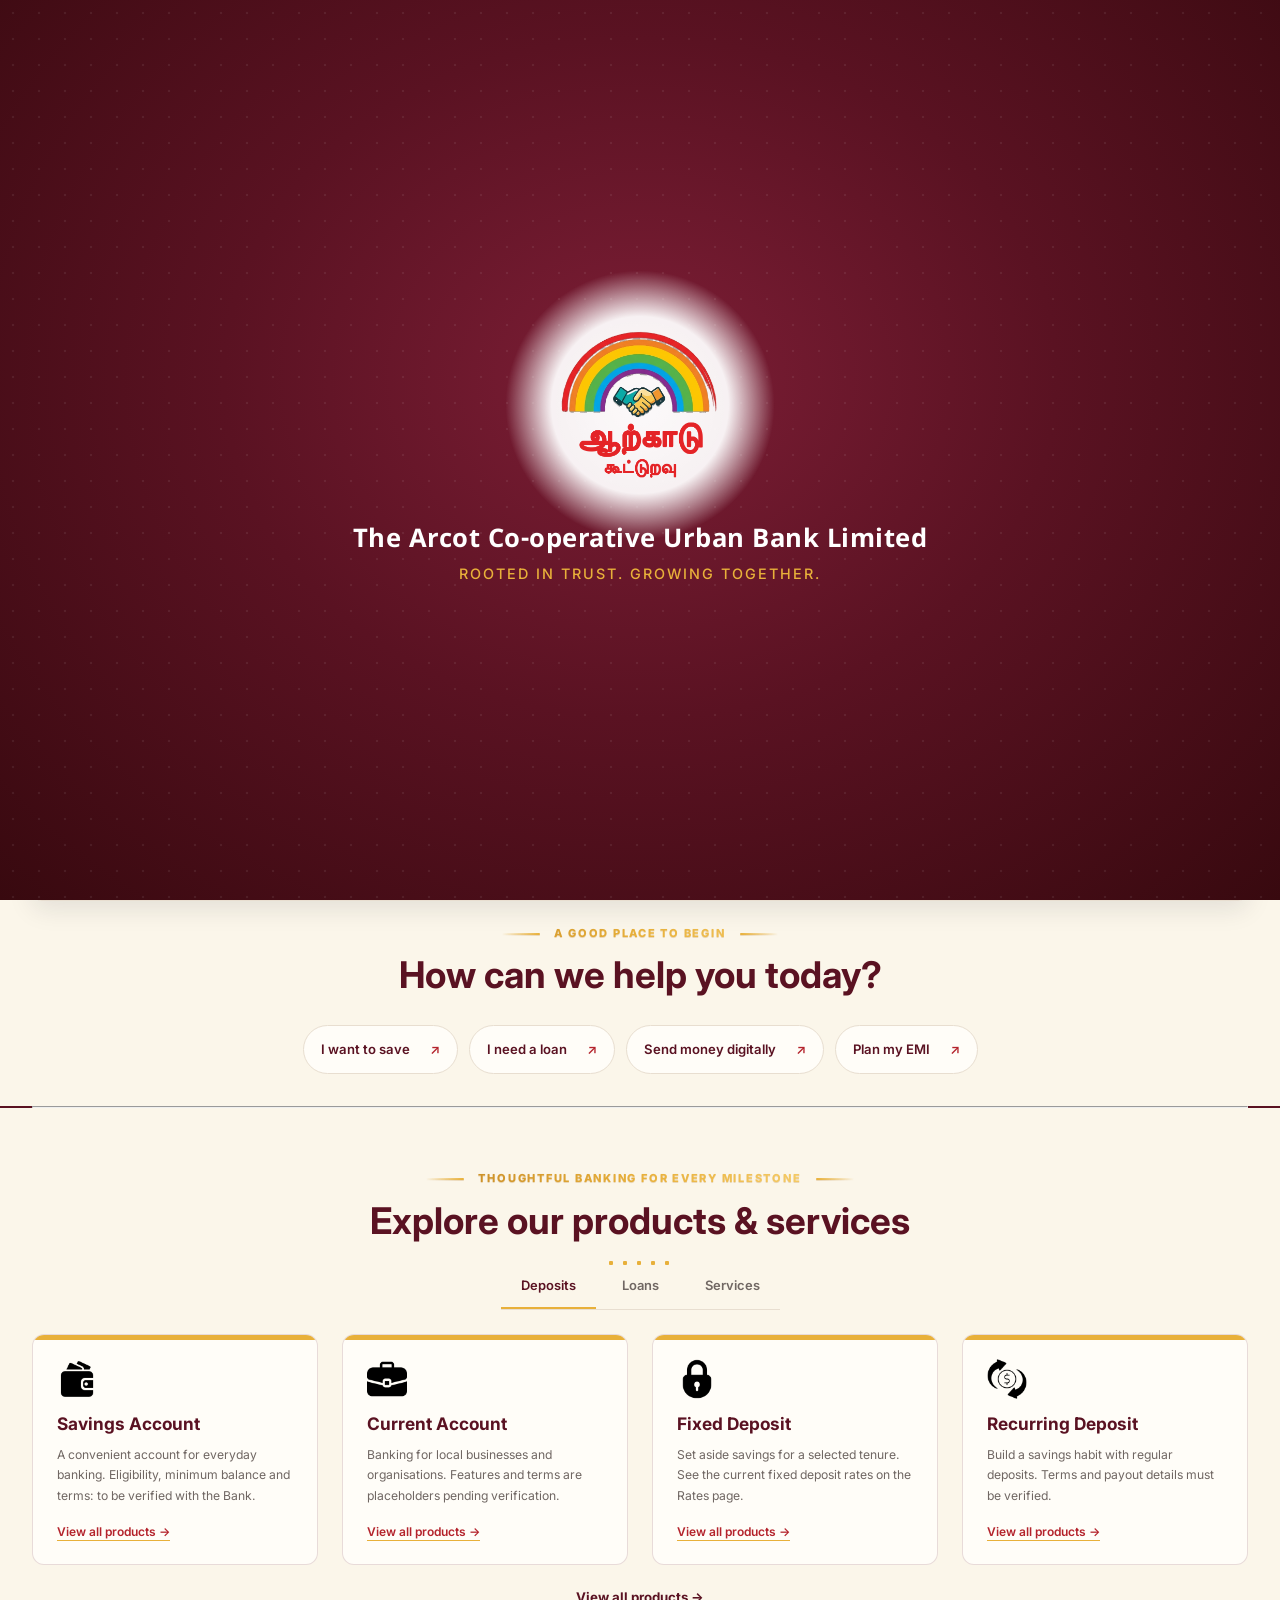
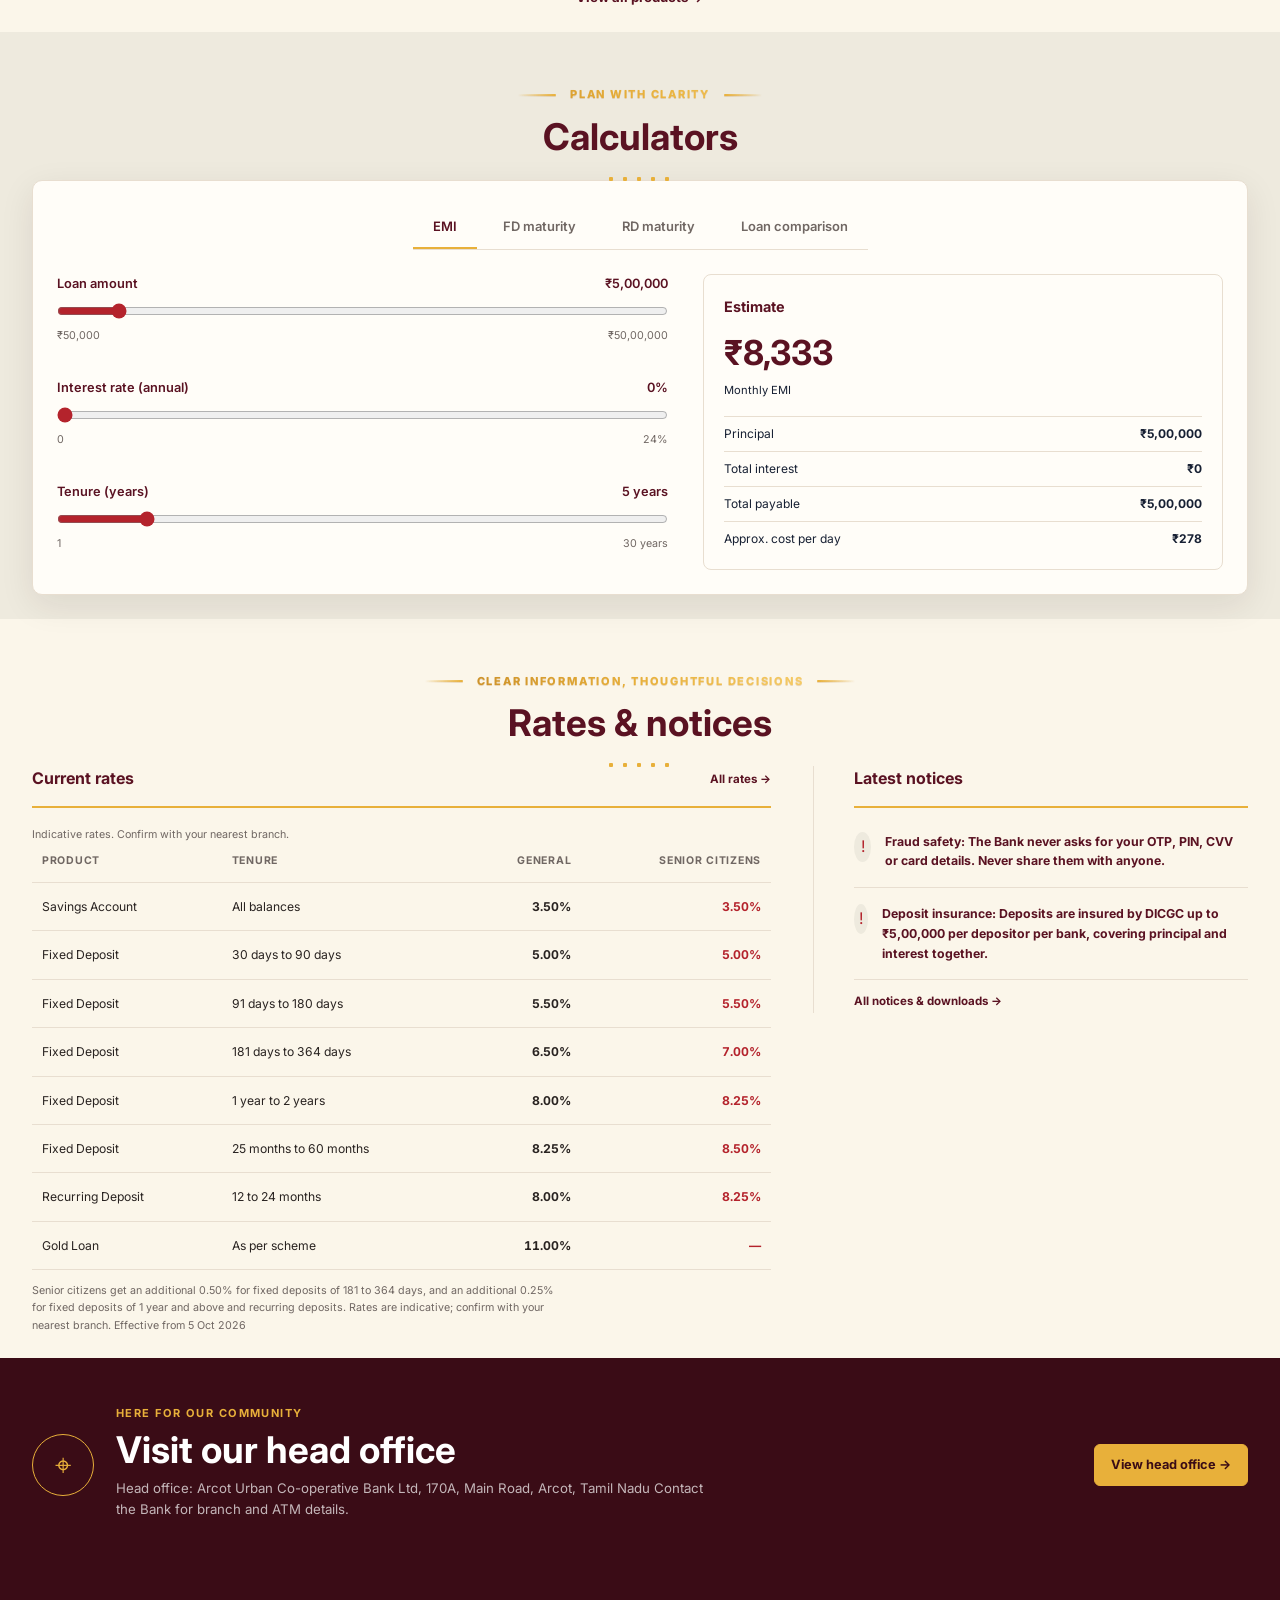
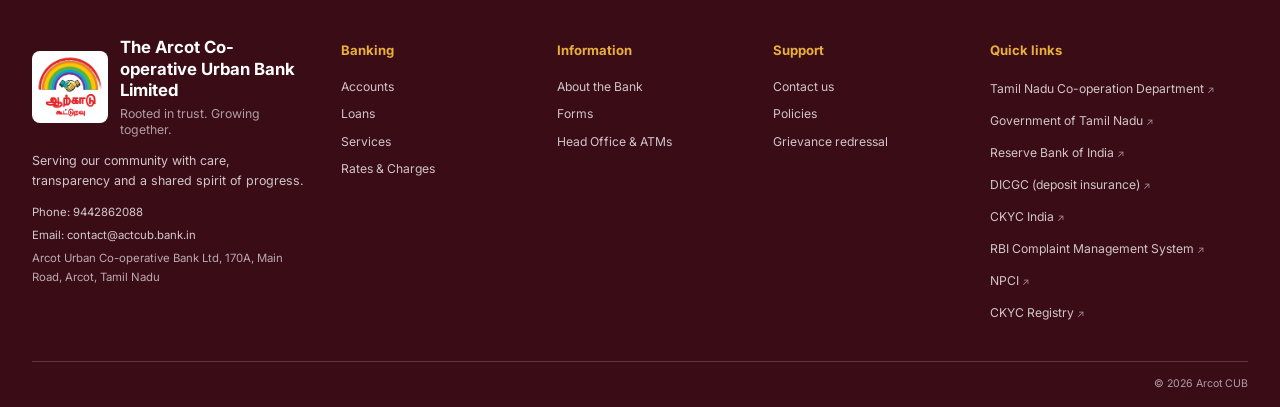
==== commit d310963f: "Rates page: Senior Citizens column and cache-busting" ====
--- a/index.html
+++ b/index.html
@@ -1,13 +1,13 @@
 <!doctype html>
 <html lang="en">
 <head>
-  <script src="js/intro.js"></script>
+  <script src="js/intro.js?v=2"></script>
   <meta charset="utf-8"><meta name="viewport" content="width=device-width, initial-scale=1">
   <meta name="theme-color" content="#5A1222"><meta name="description" content="Arcot Urban Co-operative Bank Ltd — a static demonstration of community banking services.">
   <title>Arcot Urban Co-operative Bank Ltd</title>
   <link rel="preconnect" href="https://fonts.googleapis.com"><link rel="preconnect" href="https://fonts.gstatic.com" crossorigin>
   <link href="https://fonts.googleapis.com/css2?family=Inter:wght@400;500;600;700&family=Noto+Sans+Tamil:wght@400;500;600;700&display=swap" rel="stylesheet">
-  <link rel="stylesheet" href="css/styles.css">
+  <link rel="stylesheet" href="css/styles.css?v=2">
   <style>.hero::before{background:url("assets/images/hero-family-clean.jpg?v=3") center/cover no-repeat!important}</style>
   <link rel="preload" as="image" href="assets/images/hero-family-clean.jpg?v=3" fetchpriority="high">
 </head>
@@ -40,5 +40,5 @@
 
 <div class="theme-widget"><button class="theme-toggle" aria-expanded="false" aria-controls="theme-panel">◉ <span data-i18n="colourOptions">Colour options</span></button><div class="theme-panel" id="theme-panel" hidden><div class="theme-panel-head"><strong data-i18n="choosePalette">Choose a palette</strong><button class="theme-close" aria-label="Close colour options">×</button></div><div class="palette-list" id="palette-list"></div><label class="dark-toggle"><input id="dark-mode" type="checkbox"><span data-i18n="darkMode">Dark mode</span></label></div></div>
 <button class="back-top" aria-label="Back to top" title="Back to top">🪔</button>
-<script src="js/app.js" defer></script>
+<script src="js/app.js?v=2" defer></script>
 </body></html>
--- a/css/styles.css
+++ b/css/styles.css
@@ -1334,12 +1334,19 @@
 body[data-page="rates"] .rates-page-table{table-layout:fixed;width:100%;}
 body[data-page="rates"] .rates-page-table th,
 body[data-page="rates"] .rates-page-table td{overflow-wrap:anywhere;word-break:normal;vertical-align:top}
+/* Rates page "Current rates": 4 columns (Product, Tenure, General, Senior Citizens) */
+body[data-page="rates"] .rates-page-current{min-width:34rem}
 body[data-page="rates"] .rates-page-current th:nth-child(1),
-body[data-page="rates"] .rates-page-current td:nth-child(1){width:38%}
+body[data-page="rates"] .rates-page-current td:nth-child(1){width:30%}
 body[data-page="rates"] .rates-page-current th:nth-child(2),
-body[data-page="rates"] .rates-page-current td:nth-child(2){width:34%}
+body[data-page="rates"] .rates-page-current td:nth-child(2){width:32%}
 body[data-page="rates"] .rates-page-current th:nth-child(3),
-body[data-page="rates"] .rates-page-current td:nth-child(3){width:28%}
+body[data-page="rates"] .rates-page-current td:nth-child(3),
+body[data-page="rates"] .rates-page-current th:nth-child(4),
+body[data-page="rates"] .rates-page-current td:nth-child(4){width:19%;text-align:right;font-variant-numeric:tabular-nums}
+body[data-page="rates"] .rates-page-current th:nth-child(4){white-space:normal}
+
+
 body[data-page="rates"] .rates-page-loans th:first-child,
 body[data-page="rates"] .rates-page-loans td:first-child,
 body[data-page="rates"] .rates-page-charges th:first-child,
@@ -1388,6 +1395,14 @@
 
 /* Home page rates table: right-align the last column heading so it sits above its values */
 .rates-card table thead th:last-child{text-align:right}
+
+/* Home rates table: General + Senior Citizens columns */
+.rates-card table th:nth-child(3),
+.rates-card table td:nth-child(3),
+.rates-card table th:nth-child(4),
+.rates-card table td:nth-child(4){text-align:right;font-variant-numeric:tabular-nums;white-space:nowrap}
+.rates-card table tbody td:nth-child(3){font-weight:700}
+@media (max-width:640px){.rates-card table{min-width:30rem}}
 
 /* Co-operative principles intro: centre the label, title, rule and summary together */
 .coop-intro,body[data-page="about"] .coop-intro{display:block;width:100%;text-align:center}
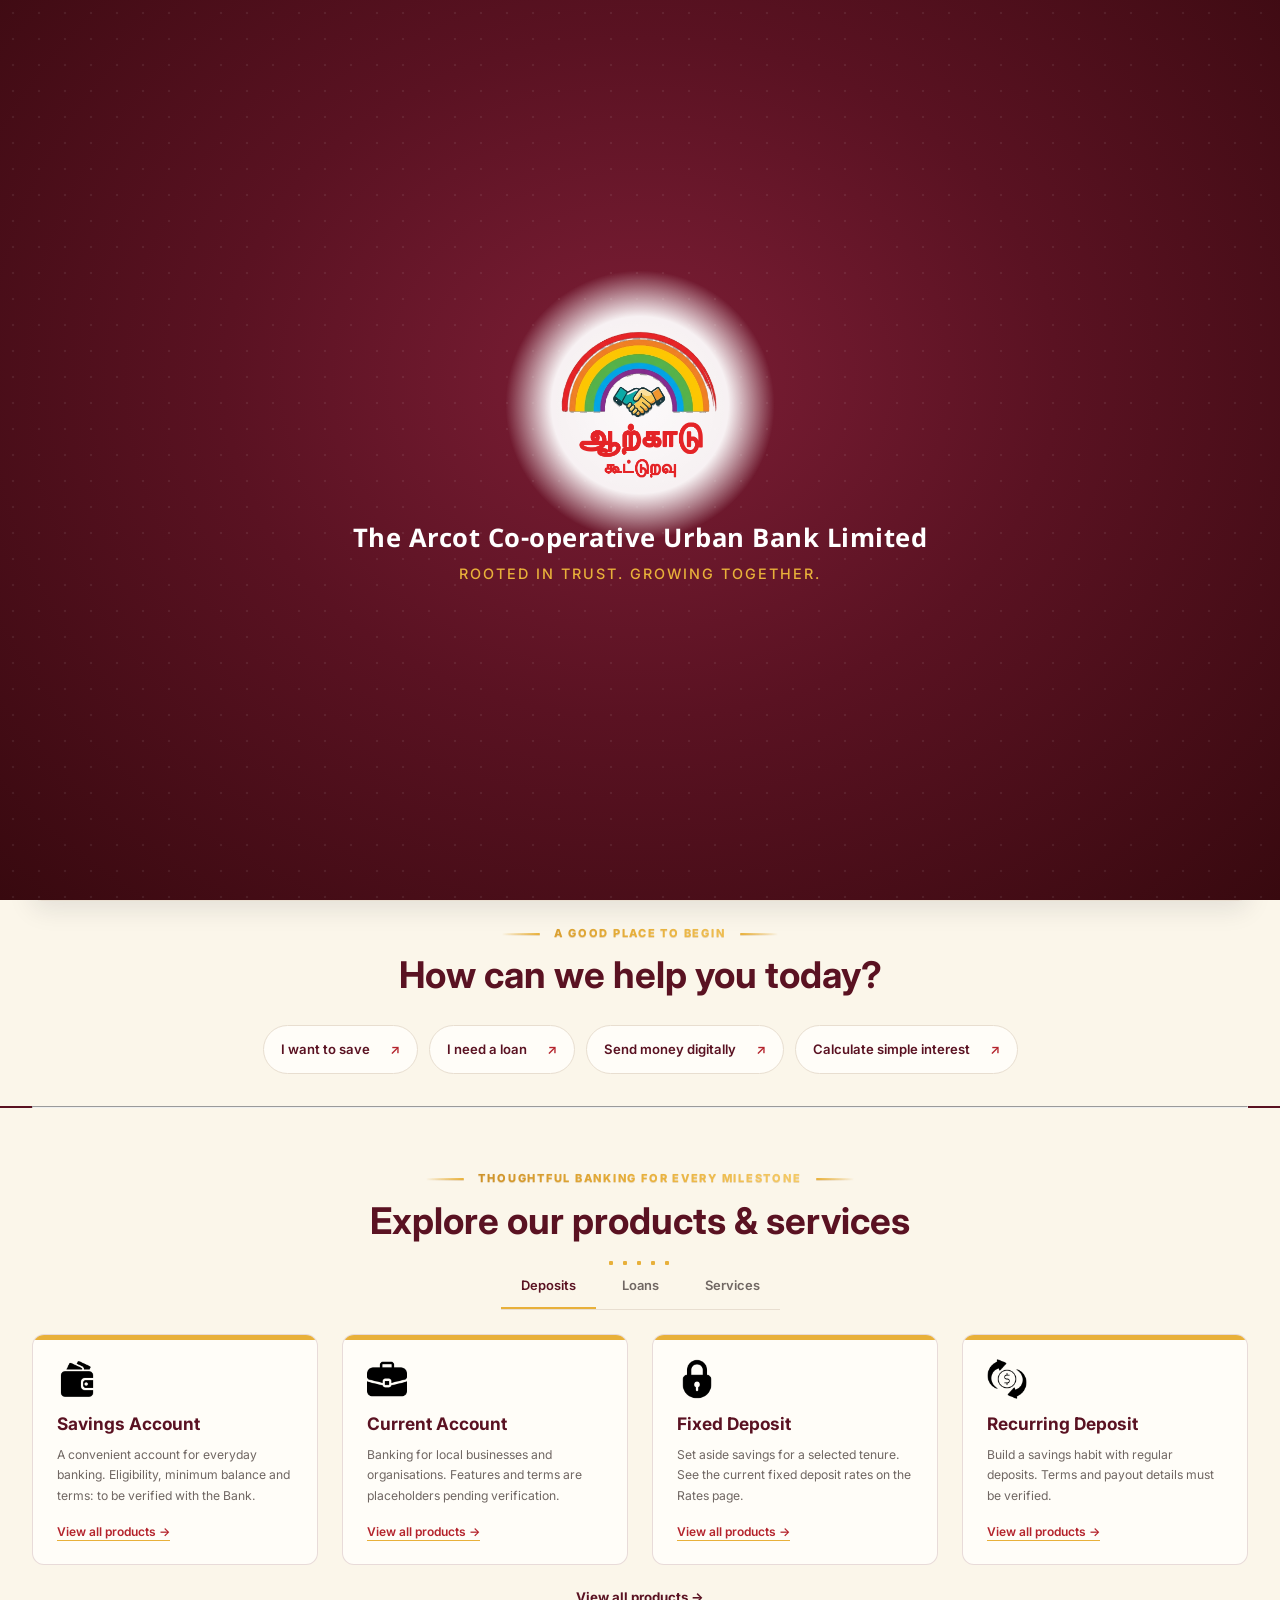
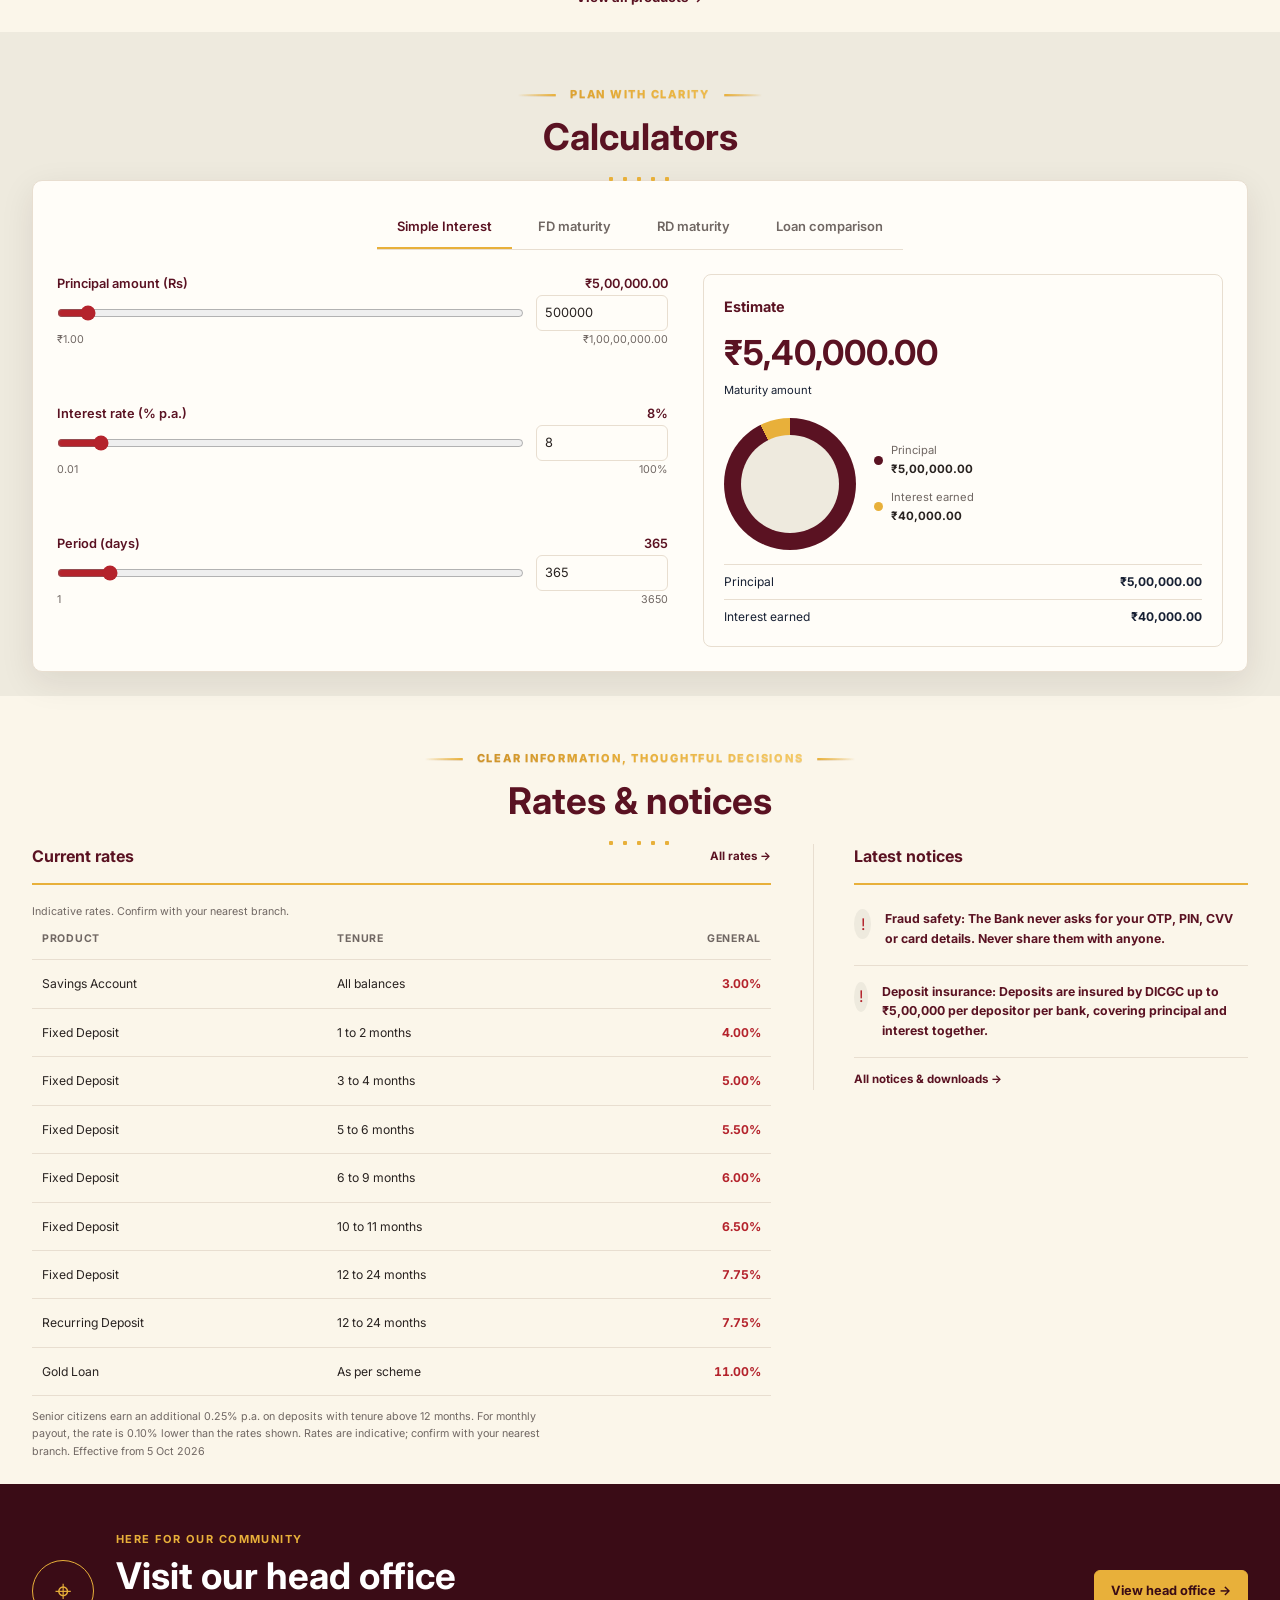
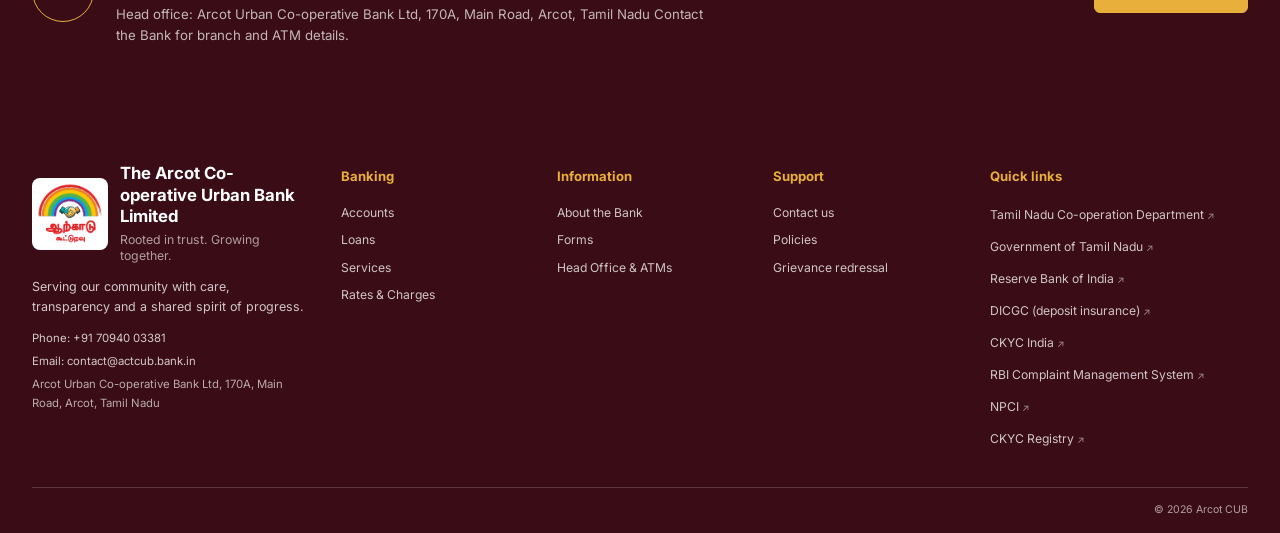
==== commit 025d3c77: "Update simple interest and RD calculators" ====
--- a/index.html
+++ b/index.html
@@ -26,14 +26,14 @@
 <div class="hero-card" data-hero-card="1" aria-hidden="true"><span class="rate-icon" aria-hidden="true">&#x25c8;</span><p data-i18n="slide2Rate"></p><strong><span data-rate-id="rd-12m-24m"></span><small>%</small></strong><a href="rates.html" data-i18n="viewRates">View rates →</a></div>
 <div class="hero-card" data-hero-card="2" aria-hidden="true"><span class="rate-icon" aria-hidden="true">&#x25c8;</span><p data-i18n="slide3Rate"></p><strong><span data-rate-id="fd-1y-2y"></span><small>%</small></strong><a href="rates.html" data-i18n="viewRates">View rates →</a></div>
 </div><div class="hero-dots" role="group" aria-label="Hero slides"><button type="button" class="active" data-hero-dot="0" aria-label="Show slide 1" aria-pressed="true"></button><button type="button" data-hero-dot="1" aria-label="Show slide 2" aria-pressed="false"></button><button type="button" data-hero-dot="2" aria-label="Show slide 3" aria-pressed="false"></button></div></div></div></section><section class="quick-services container" aria-label="Quick services" id="quick-services"></section>
-<section class="help-section section container"><div class="section-heading"><p class="eyebrow" data-i18n="helpEyebrow">A good place to begin</p><h2 data-i18n="helpTitle">How can we help you today?</h2><span class="heading-kolam" aria-hidden="true"></span></div><div class="goal-chips"><a href="#products" data-i18n="goalSave">I want to save <span>↗</span></a><a href="loans.html" data-i18n="goalLoan">I need a loan <span>↗</span></a><a href="services.html" data-i18n="goalSend">Send money digitally <span>↗</span></a><a href="#calculators" data-i18n="goalEmi">Plan my EMI <span>↗</span></a></div></section>
+<section class="help-section section container"><div class="section-heading"><p class="eyebrow" data-i18n="helpEyebrow">A good place to begin</p><h2 data-i18n="helpTitle">How can we help you today?</h2><span class="heading-kolam" aria-hidden="true"></span></div><div class="goal-chips"><a href="#products" data-i18n="goalSave">I want to save <span>↗</span></a><a href="loans.html" data-i18n="goalLoan">I need a loan <span>↗</span></a><a href="services.html" data-i18n="goalSend">Send money digitally <span>↗</span></a><a href="#calculators" data-i18n="goalEmi">Calculate simple interest <span>↗</span></a></div></section>
 <section class="trust-band">
   <div class="container">
     <hr class="trust-line">
   </div>
 </section>
 <section class="section container" id="products"><div class="section-heading"><p class="eyebrow" data-i18n="productsEyebrow">Thoughtful banking for every milestone</p><h2 data-i18n="productsTitle">Explore our products & services</h2><span class="heading-kolam" aria-hidden="true"></span></div><div class="tabs" role="tablist" aria-label="Product categories"><button class="active" role="tab" aria-selected="true" data-tab="deposits" data-i18n="deposits">Deposits</button><button role="tab" aria-selected="false" data-tab="loans" data-i18n="loans">Loans</button><button role="tab" aria-selected="false" data-tab="services" data-i18n="services">Services</button></div><div class="product-grid" id="product-grid"></div><div class="center-link"><a href="accounts.html" data-i18n="allProducts">View all products →</a></div></section>
-<section class="calculator-section" id="calculators"><div class="container section"><div class="section-heading"><p class="eyebrow" data-i18n="calculatorEyebrow">Plan with clarity</p><h2 data-i18n="calculatorTitle">Calculators</h2><span class="heading-kolam" aria-hidden="true"></span></div><div class="calculator-shell"><div class="calc-tabs" role="tablist" aria-label="Calculators"><button class="active" role="tab" aria-selected="true" data-calc="emi" data-i18n="emi">EMI</button><button role="tab" aria-selected="false" data-calc="fd" data-i18n="fdCalc">FD maturity</button><button role="tab" aria-selected="false" data-calc="rd" data-i18n="rdCalc">RD maturity</button><button role="tab" aria-selected="false" data-calc="compare" data-i18n="loanCompare">Loan comparison</button></div><div id="calculator-content"></div></div></div></section>
+<section class="calculator-section" id="calculators"><div class="container section"><div class="section-heading"><p class="eyebrow" data-i18n="calculatorEyebrow">Plan with clarity</p><h2 data-i18n="calculatorTitle">Calculators</h2><span class="heading-kolam" aria-hidden="true"></span></div><div class="calculator-shell"><div class="calc-tabs" role="tablist" aria-label="Calculators"><button class="active" role="tab" aria-selected="true" data-calc="emi" data-i18n="emi">Simple Interest</button><button role="tab" aria-selected="false" data-calc="fd" data-i18n="fdCalc">FD maturity</button><button role="tab" aria-selected="false" data-calc="rd" data-i18n="rdCalc">RD maturity</button><button role="tab" aria-selected="false" data-calc="compare" data-i18n="loanCompare">Loan comparison</button></div><div id="calculator-content"></div></div></div></section>
 <section class="section container rates-section"><div class="section-heading"><p class="eyebrow" data-i18n="ratesEyebrow">Clear information, thoughtful decisions</p><h2 data-i18n="ratesTitle">Rates & notices</h2><span class="heading-kolam" aria-hidden="true"></span></div><div class="rates-notices"><div class="rates-card"><div class="card-title"><h3 data-i18n="currentRates">Current rates</h3><a href="rates.html" data-i18n="allRates">All rates →</a></div><p class="fine-print" data-i18n="ratesCurrentNote">Indicative rates per annum. Confirm with your nearest branch.</p><div class="table-scroll"><table><thead><tr><th data-i18n="product">Product</th><th data-i18n="tenure">Tenure</th><th data-i18n="general">General</th><th data-i18n="seniorCitizens">Senior Citizens</th></tr></thead><tbody id="rates-table"></tbody></table></div><p class="fine-print" id="rates-footnote" data-i18n="ratesFootnote">Senior citizens: additional 0.50% on term deposits. Rates are indicative and may change without notice. Please confirm current terms directly with the Bank.</p></div><div class="notices-card"><h3 data-i18n="latestNotices">Latest notices</h3><div id="notice-list"></div><a class="text-link" href="downloads.html" data-i18n="allNotices">All notices & downloads →</a></div></div></section>
 <section class="branch-banner"><div class="container branch-banner-inner"><div class="branch-mark" aria-hidden="true">⌖</div><div><p class="eyebrow" data-i18n="branchEyebrow">Here for our community</p><h2 data-i18n="branchTitle">Visit our head office</h2><p data-i18n="branchText">Find our address, phone number and working hours.</p></div><a class="button button-light" href="branches.html" data-i18n="findBranch">View head office →</a></div></section>
 </main>
--- a/css/styles.css
+++ b/css/styles.css
@@ -1357,6 +1357,11 @@
 body[data-page="rates"] .rates-page-charges td:last-child{width:38%}
 body[data-page="rates"] .rates-page-table th:last-child,
 body[data-page="rates"] .rates-page-table td:last-child{text-align:right;font-variant-numeric:tabular-nums}
+body[data-page="rates"] .rates-page-charges .charge-value{display:inline-block;max-width:100%;overflow-wrap:anywhere;white-space:normal}
+body[data-page="rates"] .rates-page-charges .charge-coming-soon .charge-value{padding:2px 9px;border:1px solid color-mix(in srgb,var(--gold) 55%,var(--line));border-radius:999px;background:color-mix(in srgb,var(--gold) 18%,var(--surface));color:var(--muted);font-size:.78em;font-weight:600;line-height:1.5}
+body[data-page="rates"] .rates-page-charges .charge-benefit .charge-value,
+body[data-page="rates"] .rates-page-charges .charge-best-value .charge-value{color:var(--navy);font-weight:800}
+body[data-page="rates"] .rates-page-charges .charge-row-coming-soon:hover{background:transparent!important}
 @media(max-width:899px){body[data-page="rates"] .rates-page-top{grid-template-columns:minmax(0,1fr);gap:24px}}
 @media(max-width:767px){body[data-page="rates"] .rates-page-service-grid{grid-template-columns:minmax(0,1fr);gap:24px}}
 
@@ -2416,3 +2421,23 @@
 /* Services: balance the existing item order across two columns. */
 body[data-page="services"] .page-product-sections--services{display:grid;grid-template-columns:1fr 1fr;grid-template-rows:repeat(var(--service-rows),auto);grid-auto-flow:column;gap:2rem}
 @media(max-width:767px){body[data-page="services"] .page-product-sections--services{grid-template-columns:1fr;grid-template-rows:none;grid-auto-flow:row}}
+/* ATM / Mobile Banking "Coming soon" panel - same flat look as the How to use panel */
+.split-col.coming-soon-col .soon-lead{margin:.6rem 0 .3rem;color:var(--ink);line-height:1.6}
+.split-col.coming-soon-col .coming-soon-note{margin:.9rem 0 0;color:var(--muted);font-size:.95rem;line-height:1.55}
+
+/* Simple interest and recurring deposit calculator controls and chart */
+.calc-dual-inputs{display:flex;align-items:center;gap:12px}
+.calc-dual-inputs input[type="range"]{flex:1;min-width:0}
+.calc-dual-inputs input[type="number"]{width:132px;min-width:0;padding:7px 8px;border:1px solid var(--line);border-radius:6px;background:var(--surface);color:var(--ink);font:inherit;font-size:.8rem}
+.calc-dual-inputs input[type="number"]:invalid{border-color:var(--blue)}
+.calc-input-error{display:block;min-height:0;color:var(--blue);font-size:.68rem}
+.calc-input-error:not(:empty){margin-top:5px}
+.calc-donut-wrap{display:flex;align-items:center;gap:18px;margin:16px 0 8px}
+.calc-donut{position:relative;display:grid;width:132px;height:132px;flex:none;place-items:center;border-radius:50%}
+.calc-donut::before{position:absolute;inset:17px;border-radius:50%;background:var(--tint);content:""}
+.calc-donut-legend{display:grid;gap:10px;min-width:0}
+.calc-donut-legend>div{display:grid;grid-template-columns:10px minmax(0,1fr);align-items:center;gap:0 7px;font-size:.7rem;color:var(--muted)}
+.calc-donut-legend i{grid-row:span 2;width:9px;height:9px;border-radius:50%;background:var(--navy)}
+.calc-donut-legend .legend-interest{background:var(--gold)}
+.calc-donut-legend b{grid-column:2;color:var(--ink);font-size:.72rem;overflow-wrap:anywhere}
+@media(max-width:480px){.calc-dual-inputs{gap:8px}.calc-dual-inputs input[type="number"]{width:108px}.calc-donut{width:110px;height:110px}.calc-donut::before{inset:15px}.calc-donut-wrap{gap:12px}}
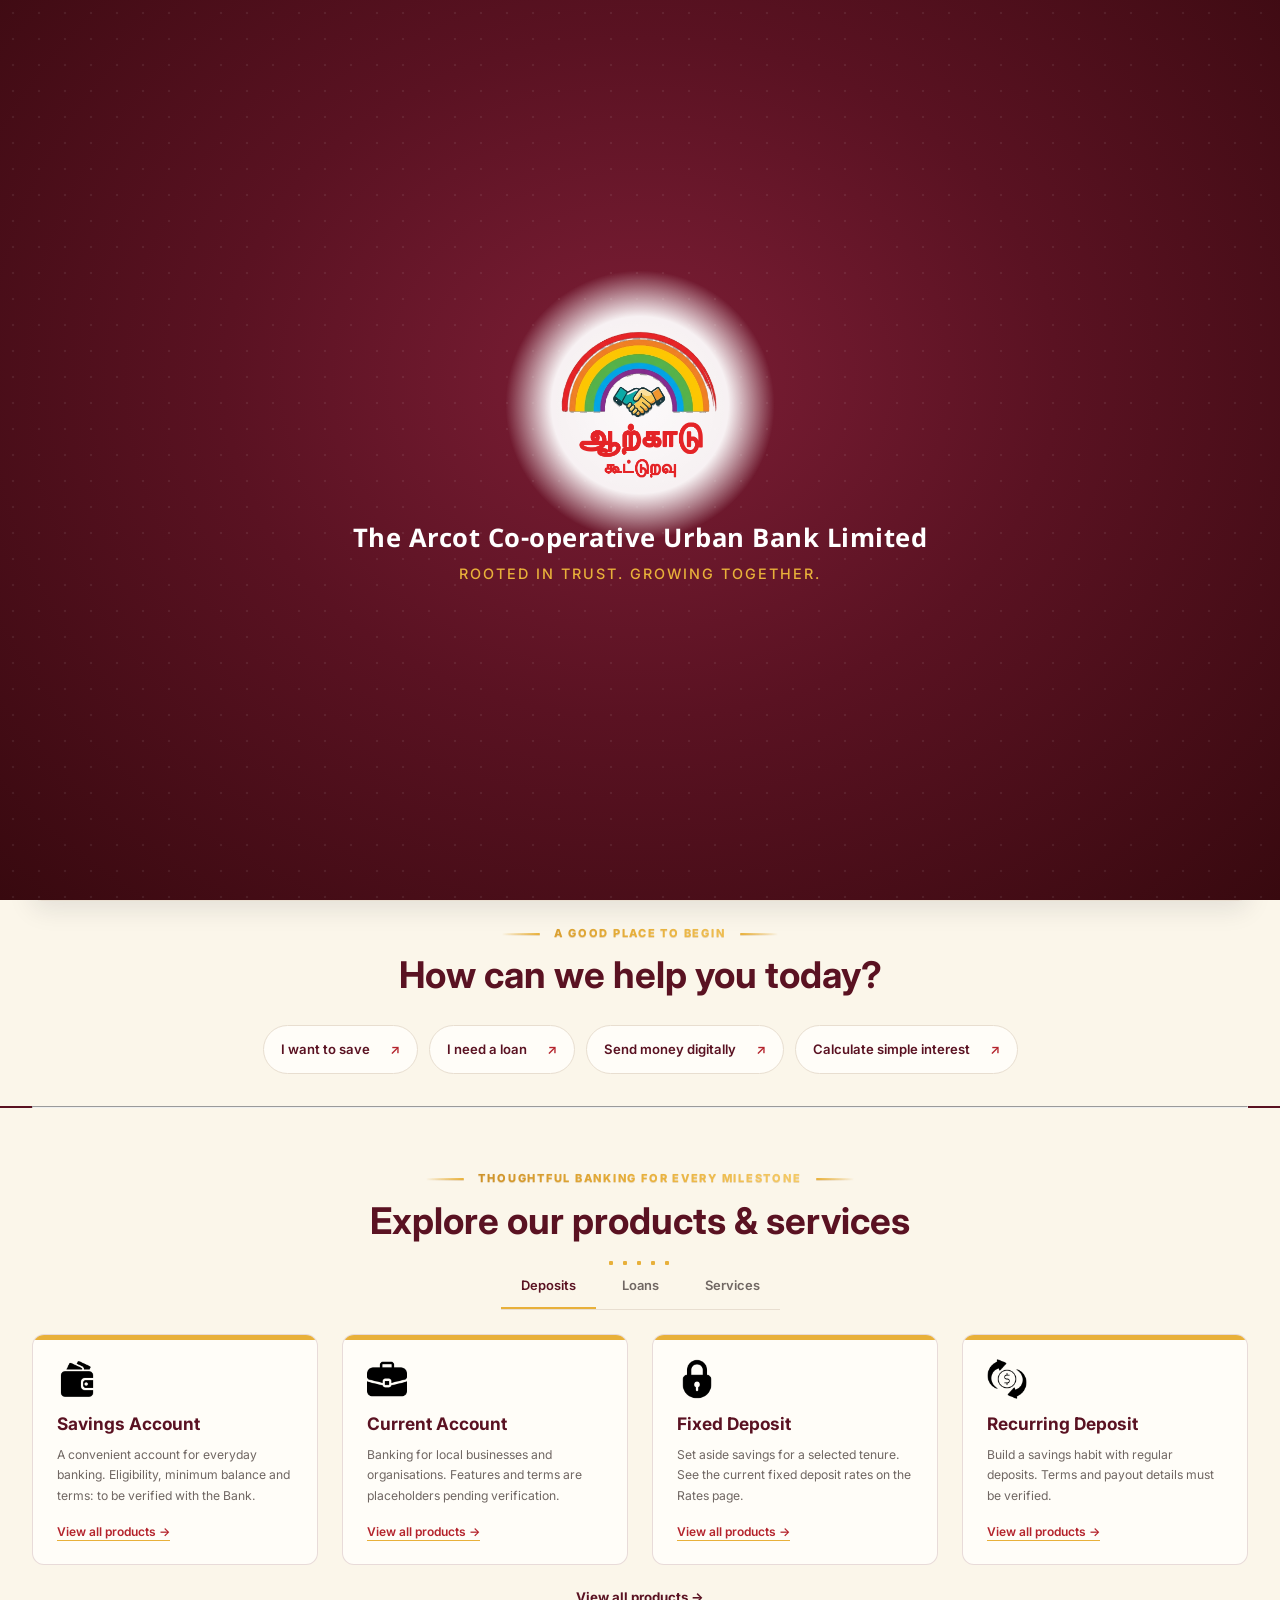
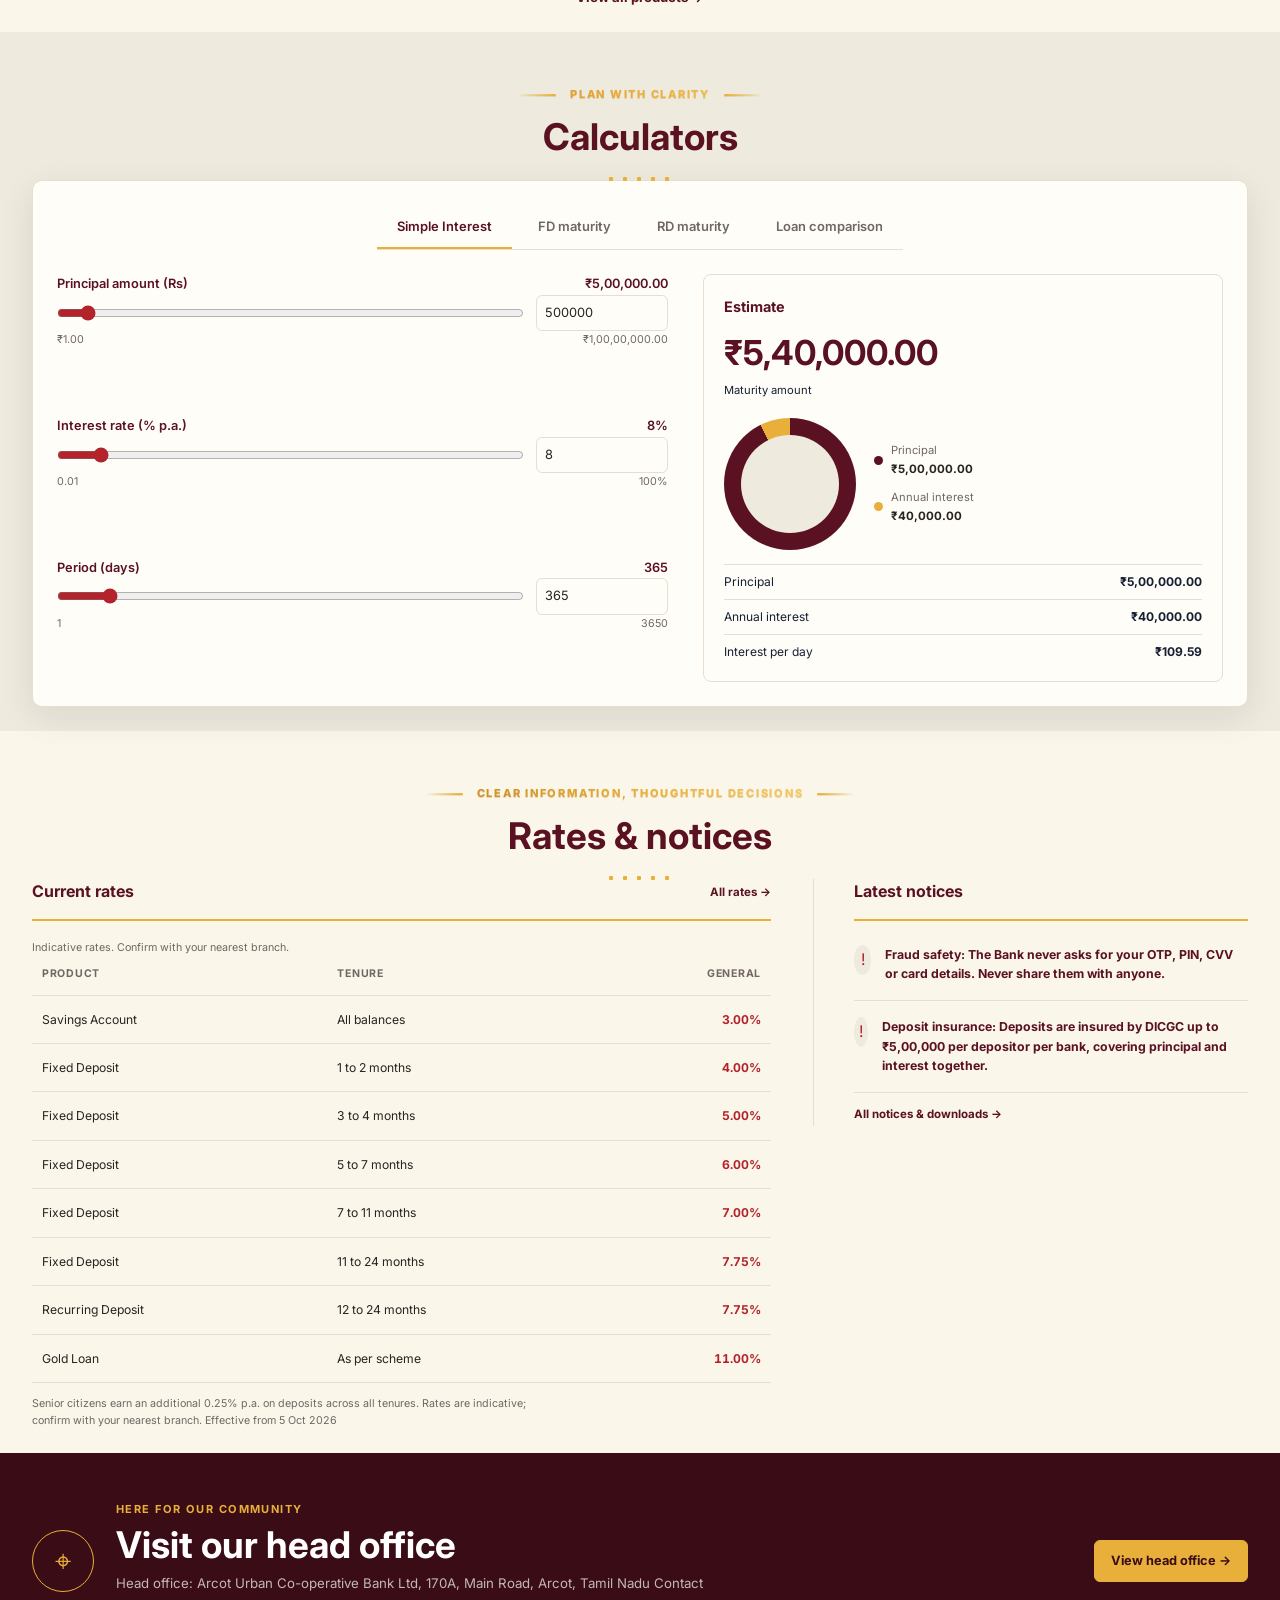
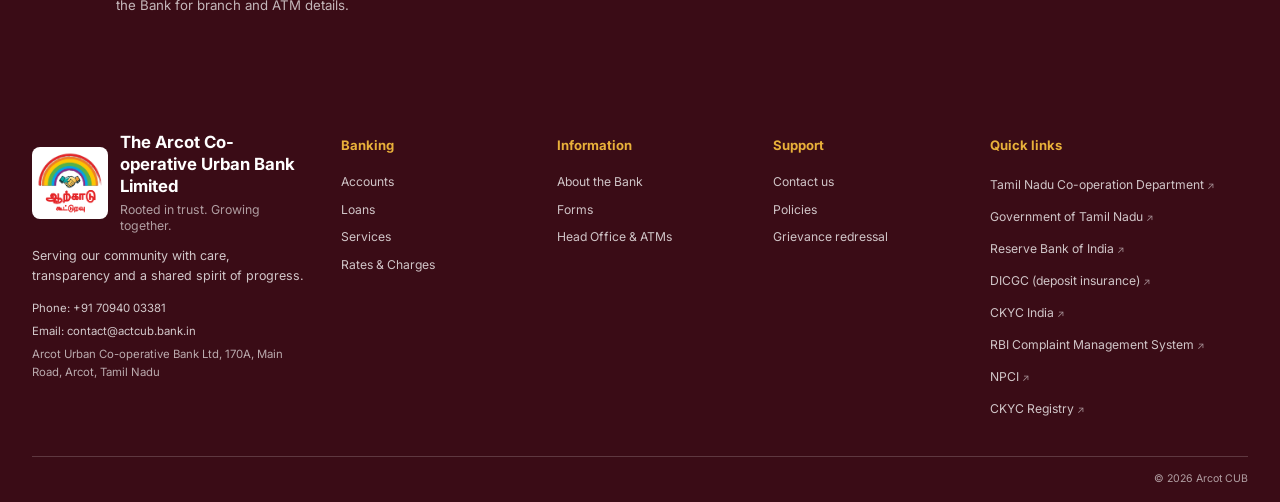
==== commit c45769e6: "Update deposit interest rates and calculators" ====
--- a/index.html
+++ b/index.html
@@ -24,7 +24,7 @@
 </div></div><div class="hero-side"><div class="hero-card-slides" aria-live="polite">
 <div class="hero-card is-active" data-hero-card="0" aria-hidden="false"><span class="rate-icon" aria-hidden="true">&#x25c8;</span><p data-i18n="slide1Rate"></p><strong><span data-rate-id="gold-loan-home"></span><small>%</small></strong><a href="rates.html" data-i18n="viewRates">View rates →</a></div>
 <div class="hero-card" data-hero-card="1" aria-hidden="true"><span class="rate-icon" aria-hidden="true">&#x25c8;</span><p data-i18n="slide2Rate"></p><strong><span data-rate-id="rd-12m-24m"></span><small>%</small></strong><a href="rates.html" data-i18n="viewRates">View rates →</a></div>
-<div class="hero-card" data-hero-card="2" aria-hidden="true"><span class="rate-icon" aria-hidden="true">&#x25c8;</span><p data-i18n="slide3Rate"></p><strong><span data-rate-id="fd-1y-2y"></span><small>%</small></strong><a href="rates.html" data-i18n="viewRates">View rates →</a></div>
+<div class="hero-card" data-hero-card="2" aria-hidden="true"><span class="rate-icon" aria-hidden="true">&#x25c8;</span><p data-i18n="slide3Rate"></p><strong><span data-rate-id="fd-11m-24m"></span><small>%</small></strong><a href="rates.html" data-i18n="viewRates">View rates →</a></div>
 </div><div class="hero-dots" role="group" aria-label="Hero slides"><button type="button" class="active" data-hero-dot="0" aria-label="Show slide 1" aria-pressed="true"></button><button type="button" data-hero-dot="1" aria-label="Show slide 2" aria-pressed="false"></button><button type="button" data-hero-dot="2" aria-label="Show slide 3" aria-pressed="false"></button></div></div></div></section><section class="quick-services container" aria-label="Quick services" id="quick-services"></section>
 <section class="help-section section container"><div class="section-heading"><p class="eyebrow" data-i18n="helpEyebrow">A good place to begin</p><h2 data-i18n="helpTitle">How can we help you today?</h2><span class="heading-kolam" aria-hidden="true"></span></div><div class="goal-chips"><a href="#products" data-i18n="goalSave">I want to save <span>↗</span></a><a href="loans.html" data-i18n="goalLoan">I need a loan <span>↗</span></a><a href="services.html" data-i18n="goalSend">Send money digitally <span>↗</span></a><a href="#calculators" data-i18n="goalEmi">Calculate simple interest <span>↗</span></a></div></section>
 <section class="trust-band">
@@ -34,11 +34,11 @@
 </section>
 <section class="section container" id="products"><div class="section-heading"><p class="eyebrow" data-i18n="productsEyebrow">Thoughtful banking for every milestone</p><h2 data-i18n="productsTitle">Explore our products & services</h2><span class="heading-kolam" aria-hidden="true"></span></div><div class="tabs" role="tablist" aria-label="Product categories"><button class="active" role="tab" aria-selected="true" data-tab="deposits" data-i18n="deposits">Deposits</button><button role="tab" aria-selected="false" data-tab="loans" data-i18n="loans">Loans</button><button role="tab" aria-selected="false" data-tab="services" data-i18n="services">Services</button></div><div class="product-grid" id="product-grid"></div><div class="center-link"><a href="accounts.html" data-i18n="allProducts">View all products →</a></div></section>
 <section class="calculator-section" id="calculators"><div class="container section"><div class="section-heading"><p class="eyebrow" data-i18n="calculatorEyebrow">Plan with clarity</p><h2 data-i18n="calculatorTitle">Calculators</h2><span class="heading-kolam" aria-hidden="true"></span></div><div class="calculator-shell"><div class="calc-tabs" role="tablist" aria-label="Calculators"><button class="active" role="tab" aria-selected="true" data-calc="emi" data-i18n="emi">Simple Interest</button><button role="tab" aria-selected="false" data-calc="fd" data-i18n="fdCalc">FD maturity</button><button role="tab" aria-selected="false" data-calc="rd" data-i18n="rdCalc">RD maturity</button><button role="tab" aria-selected="false" data-calc="compare" data-i18n="loanCompare">Loan comparison</button></div><div id="calculator-content"></div></div></div></section>
-<section class="section container rates-section"><div class="section-heading"><p class="eyebrow" data-i18n="ratesEyebrow">Clear information, thoughtful decisions</p><h2 data-i18n="ratesTitle">Rates & notices</h2><span class="heading-kolam" aria-hidden="true"></span></div><div class="rates-notices"><div class="rates-card"><div class="card-title"><h3 data-i18n="currentRates">Current rates</h3><a href="rates.html" data-i18n="allRates">All rates →</a></div><p class="fine-print" data-i18n="ratesCurrentNote">Indicative rates per annum. Confirm with your nearest branch.</p><div class="table-scroll"><table><thead><tr><th data-i18n="product">Product</th><th data-i18n="tenure">Tenure</th><th data-i18n="general">General</th><th data-i18n="seniorCitizens">Senior Citizens</th></tr></thead><tbody id="rates-table"></tbody></table></div><p class="fine-print" id="rates-footnote" data-i18n="ratesFootnote">Senior citizens: additional 0.50% on term deposits. Rates are indicative and may change without notice. Please confirm current terms directly with the Bank.</p></div><div class="notices-card"><h3 data-i18n="latestNotices">Latest notices</h3><div id="notice-list"></div><a class="text-link" href="downloads.html" data-i18n="allNotices">All notices & downloads →</a></div></div></section>
+<section class="section container rates-section"><div class="section-heading"><p class="eyebrow" data-i18n="ratesEyebrow">Clear information, thoughtful decisions</p><h2 data-i18n="ratesTitle">Rates & notices</h2><span class="heading-kolam" aria-hidden="true"></span></div><div class="rates-notices"><div class="rates-card"><div class="card-title"><h3 data-i18n="currentRates">Current rates</h3><a href="rates.html" data-i18n="allRates">All rates →</a></div><p class="fine-print" data-i18n="ratesCurrentNote">Indicative rates per annum. Confirm with your nearest branch.</p><div class="table-scroll"><table><thead><tr><th data-i18n="product">Product</th><th data-i18n="tenure">Tenure</th><th data-i18n="general">General</th></tr></thead><tbody id="rates-table"></tbody></table></div><p class="fine-print" id="rates-footnote" data-i18n="ratesFootnote">Senior citizens: additional 0.25% on term deposits. Rates are indicative and may change without notice. Please confirm current terms directly with the Bank.</p></div><div class="notices-card"><h3 data-i18n="latestNotices">Latest notices</h3><div id="notice-list"></div><a class="text-link" href="downloads.html" data-i18n="allNotices">All notices & downloads →</a></div></div></section>
 <section class="branch-banner"><div class="container branch-banner-inner"><div class="branch-mark" aria-hidden="true">⌖</div><div><p class="eyebrow" data-i18n="branchEyebrow">Here for our community</p><h2 data-i18n="branchTitle">Visit our head office</h2><p data-i18n="branchText">Find our address, phone number and working hours.</p></div><a class="button button-light" href="branches.html" data-i18n="findBranch">View head office →</a></div></section>
 </main>
 
 <div class="theme-widget"><button class="theme-toggle" aria-expanded="false" aria-controls="theme-panel">◉ <span data-i18n="colourOptions">Colour options</span></button><div class="theme-panel" id="theme-panel" hidden><div class="theme-panel-head"><strong data-i18n="choosePalette">Choose a palette</strong><button class="theme-close" aria-label="Close colour options">×</button></div><div class="palette-list" id="palette-list"></div><label class="dark-toggle"><input id="dark-mode" type="checkbox"><span data-i18n="darkMode">Dark mode</span></label></div></div>
 <button class="back-top" aria-label="Back to top" title="Back to top">🪔</button>
 <script src="js/app.js?v=2" defer></script>
-</body></html>+</body></html>
--- a/css/styles.css
+++ b/css/styles.css
@@ -1390,6 +1390,8 @@
 body[data-page="downloads"] .download-tab{position:relative;z-index:1;flex:0 0 auto;border:0;border-radius:9px;background:transparent;padding:8px 16px;color:var(--muted);font-size:13.5px;font-weight:600;white-space:nowrap;transition:color .25s ease}
 body[data-page="downloads"] .download-tab.active{border:0;background:transparent;color:#fff}
 body[data-page="downloads"] .download-tab:focus-visible{z-index:2;outline:2px solid var(--gold);outline-offset:-1px}
+body[data-page="downloads"] .download-tab-count{display:inline-grid;min-width:1.35rem;height:1.35rem;margin-left:.45rem;padding:0 .28rem;place-items:center;border-radius:999px;background:color-mix(in srgb,var(--gold) 22%,transparent);color:var(--navy);font-size:.72rem;font-weight:700;line-height:1}
+body[data-page="downloads"] .download-tab.active .download-tab-count{background:rgba(255,255,255,.2);color:#fff}
 body[data-page="downloads"] .download-list{min-width:0}
 body[data-page="downloads"] .download-row.is-entering{animation:download-row-enter .4s ease both;animation-delay:calc(var(--row-index,0)*70ms)}
 @keyframes download-row-enter{from{opacity:0;transform:translateY(10px)}to{opacity:1;transform:translateY(0)}}
@@ -2441,3 +2443,40 @@
 .calc-donut-legend .legend-interest{background:var(--gold)}
 .calc-donut-legend b{grid-column:2;color:var(--ink);font-size:.72rem;overflow-wrap:anywhere}
 @media(max-width:480px){.calc-dual-inputs{gap:8px}.calc-dual-inputs input[type="number"]{width:108px}.calc-donut{width:110px;height:110px}.calc-donut::before{inset:15px}.calc-donut-wrap{gap:12px}}
+
+.fd-payout-select{width:100%;padding:10px 12px;border:1px solid var(--line);border-radius:8px;background:#fff;color:#172033;font:inherit}
+.fd-payout-control{margin-top:8px}
+.result-row[hidden]{display:none}
+/* ===== DEAF accounts search page ===== */
+.deaf-section{max-width:760px;margin-inline:auto}
+.deaf-form label{display:block;margin:18px 0 6px;font-size:.78rem;font-weight:700;letter-spacing:.06em;text-transform:uppercase;opacity:.8}
+.deaf-form input{width:100%;box-sizing:border-box;padding:12px 14px;font:inherit;color:inherit;background:transparent;border:1px solid rgba(128,128,128,.4);border-radius:10px}
+.deaf-form input:focus{outline:2px solid var(--blue,#1455D9);outline-offset:1px}
+.deaf-hint{margin:6px 0 0;font-size:.8rem;opacity:.7}
+.deaf-actions{display:flex;gap:12px;margin-top:18px;flex-wrap:wrap}
+.deaf-reset{font:inherit;font-weight:700;padding:11px 22px;color:inherit;background:transparent;border:1px solid rgba(128,128,128,.4);border-radius:10px;cursor:pointer}
+.deaf-status{min-height:1.4em;margin:12px 0 0;color:#b3261e;font-weight:600}
+.deaf-table-wrap{margin-top:18px;overflow-x:auto;border-radius:10px;border:1px solid rgba(128,128,128,.25)}
+.deaf-table{width:100%;border-collapse:collapse;min-width:420px}
+.deaf-table th{background:var(--navy,#0B2341);color:#fff;text-align:left;padding:12px 16px;font-size:.9rem}
+.deaf-table td{padding:12px 16px;border-top:1px solid rgba(128,128,128,.2);font-variant-numeric:tabular-nums}
+.deaf-table tbody tr:nth-child(even){background:rgba(128,128,128,.06)}
+.deaf-pager{display:flex;align-items:center;gap:14px;margin-top:14px;flex-wrap:wrap;font-weight:600}
+.deaf-page-btn{font:inherit;padding:8px 16px;color:inherit;background:transparent;border:1px solid rgba(128,128,128,.4);border-radius:8px;cursor:pointer}
+.deaf-page-btn:disabled{opacity:.4;cursor:not-allowed}
+.deaf-empty{margin:18px 0 0;font-weight:600}
+.deaf-note{margin:26px 0 8px}
+.deaf-disclaimer{margin:0 0 22px;line-height:1.7;opacity:.85}
+.deaf-pdf{display:flex;align-items:center;gap:14px;padding:18px 20px;color:inherit;text-decoration:none;border:1px solid rgba(128,128,128,.3);border-radius:12px}
+.deaf-pdf:hover{border-color:var(--blue,#1455D9)}
+.deaf-pdf-icon{display:grid;place-items:center;width:44px;height:44px;border-radius:8px;background:#d93025;color:#fff;font-size:.72rem;font-weight:800}
+.deaf-pdf small{display:block;opacity:.7;margin-top:2px}
+
+.deaf-table td{color:inherit;font-weight:400}
+.deaf-table td:first-child{font-variant-numeric:tabular-nums;letter-spacing:.02em}
+
+.deaf-pdf,.deaf-pdf *{text-decoration:none}
+.deaf-pdf strong{color:var(--navy,#0B2341)}
+
+.deaf-pdf[hidden]{display:none}
+.deaf-pdf-missing{margin:0;padding:14px 18px;border:1px dashed rgba(128,128,128,.45);border-radius:12px;opacity:.8}
